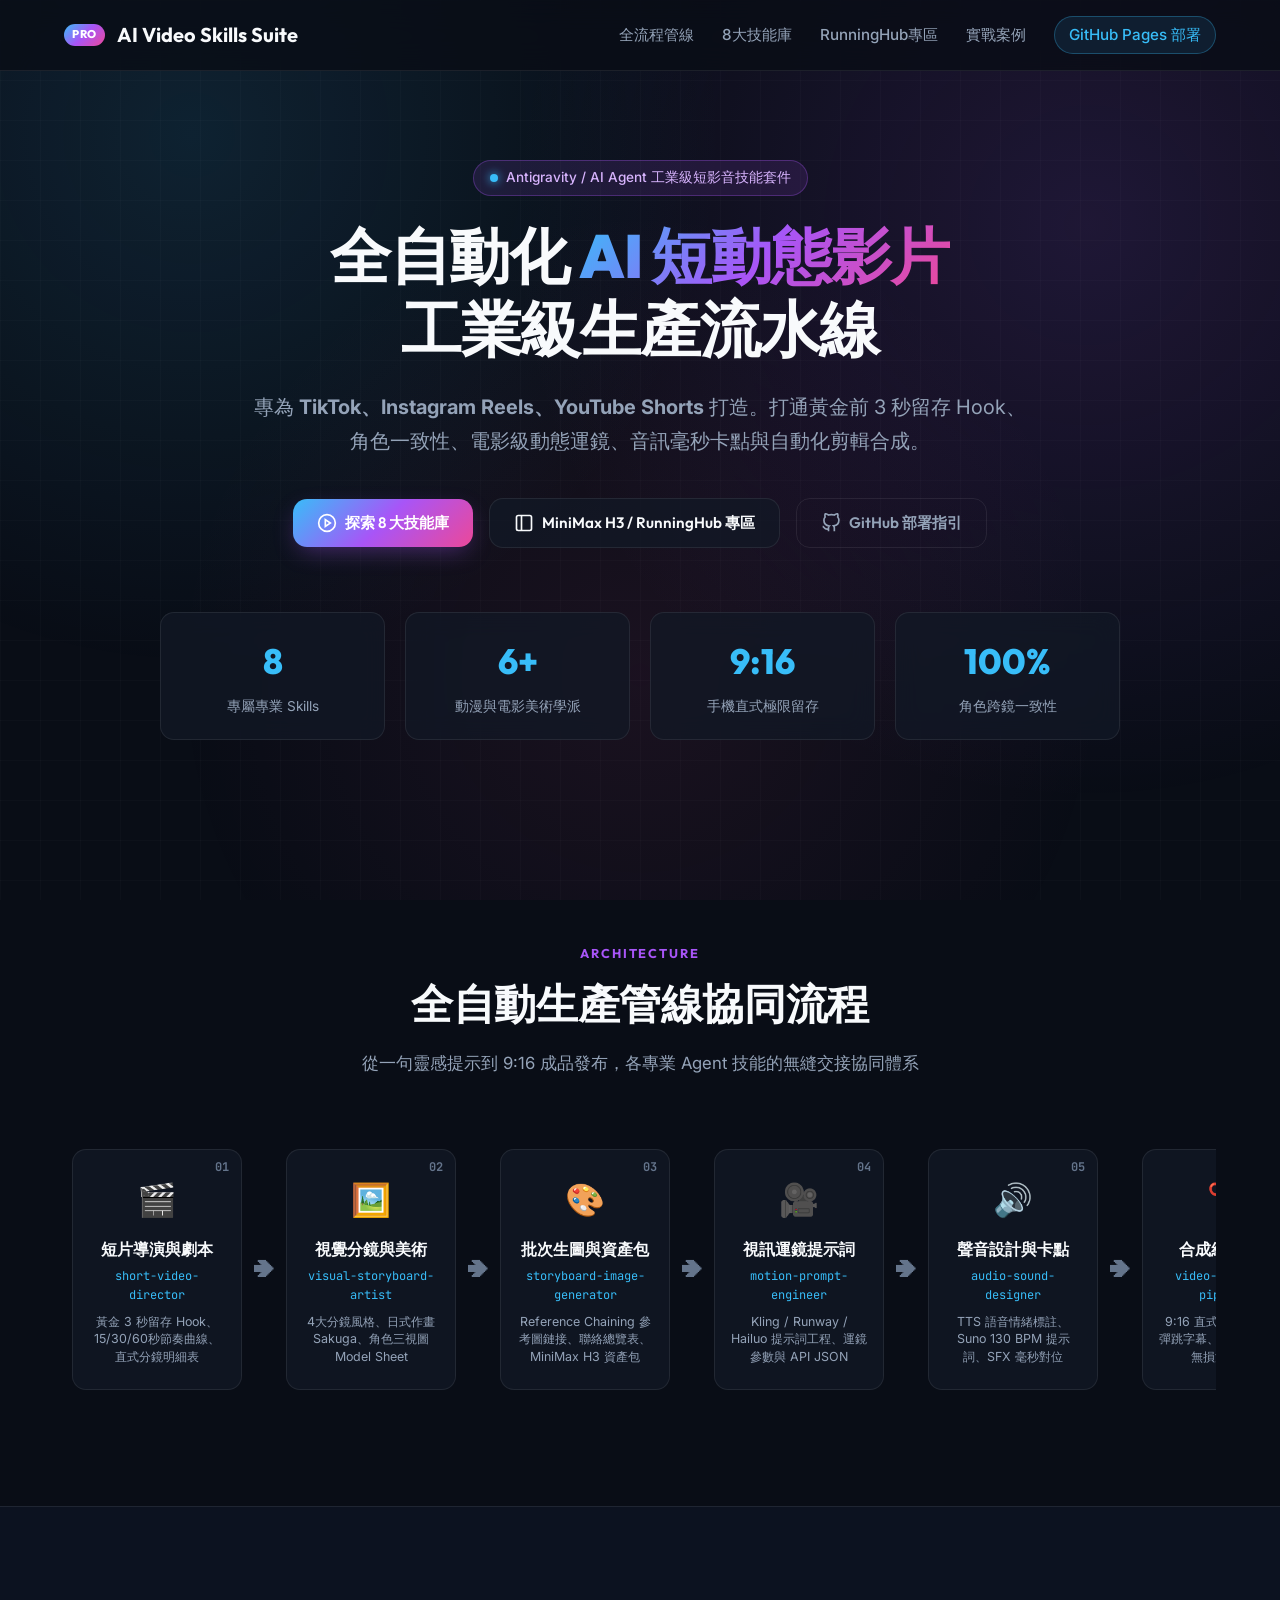
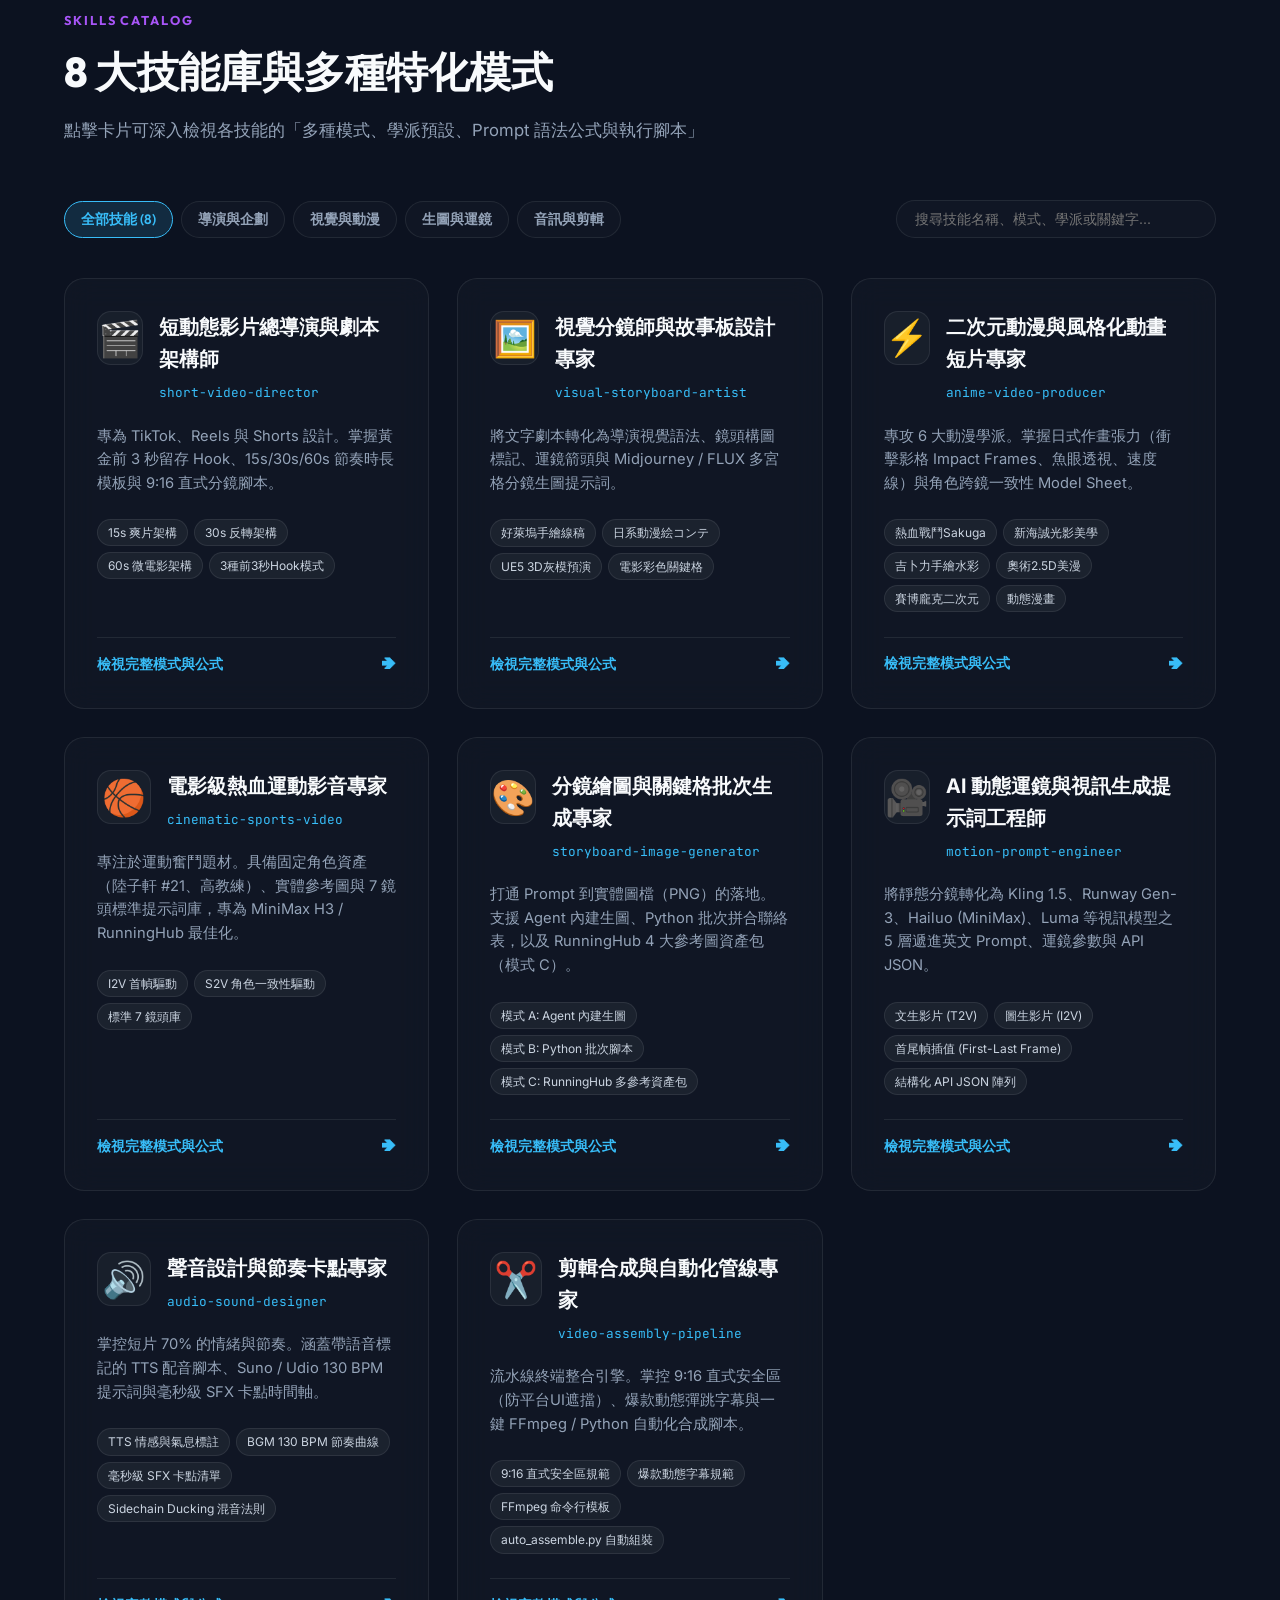
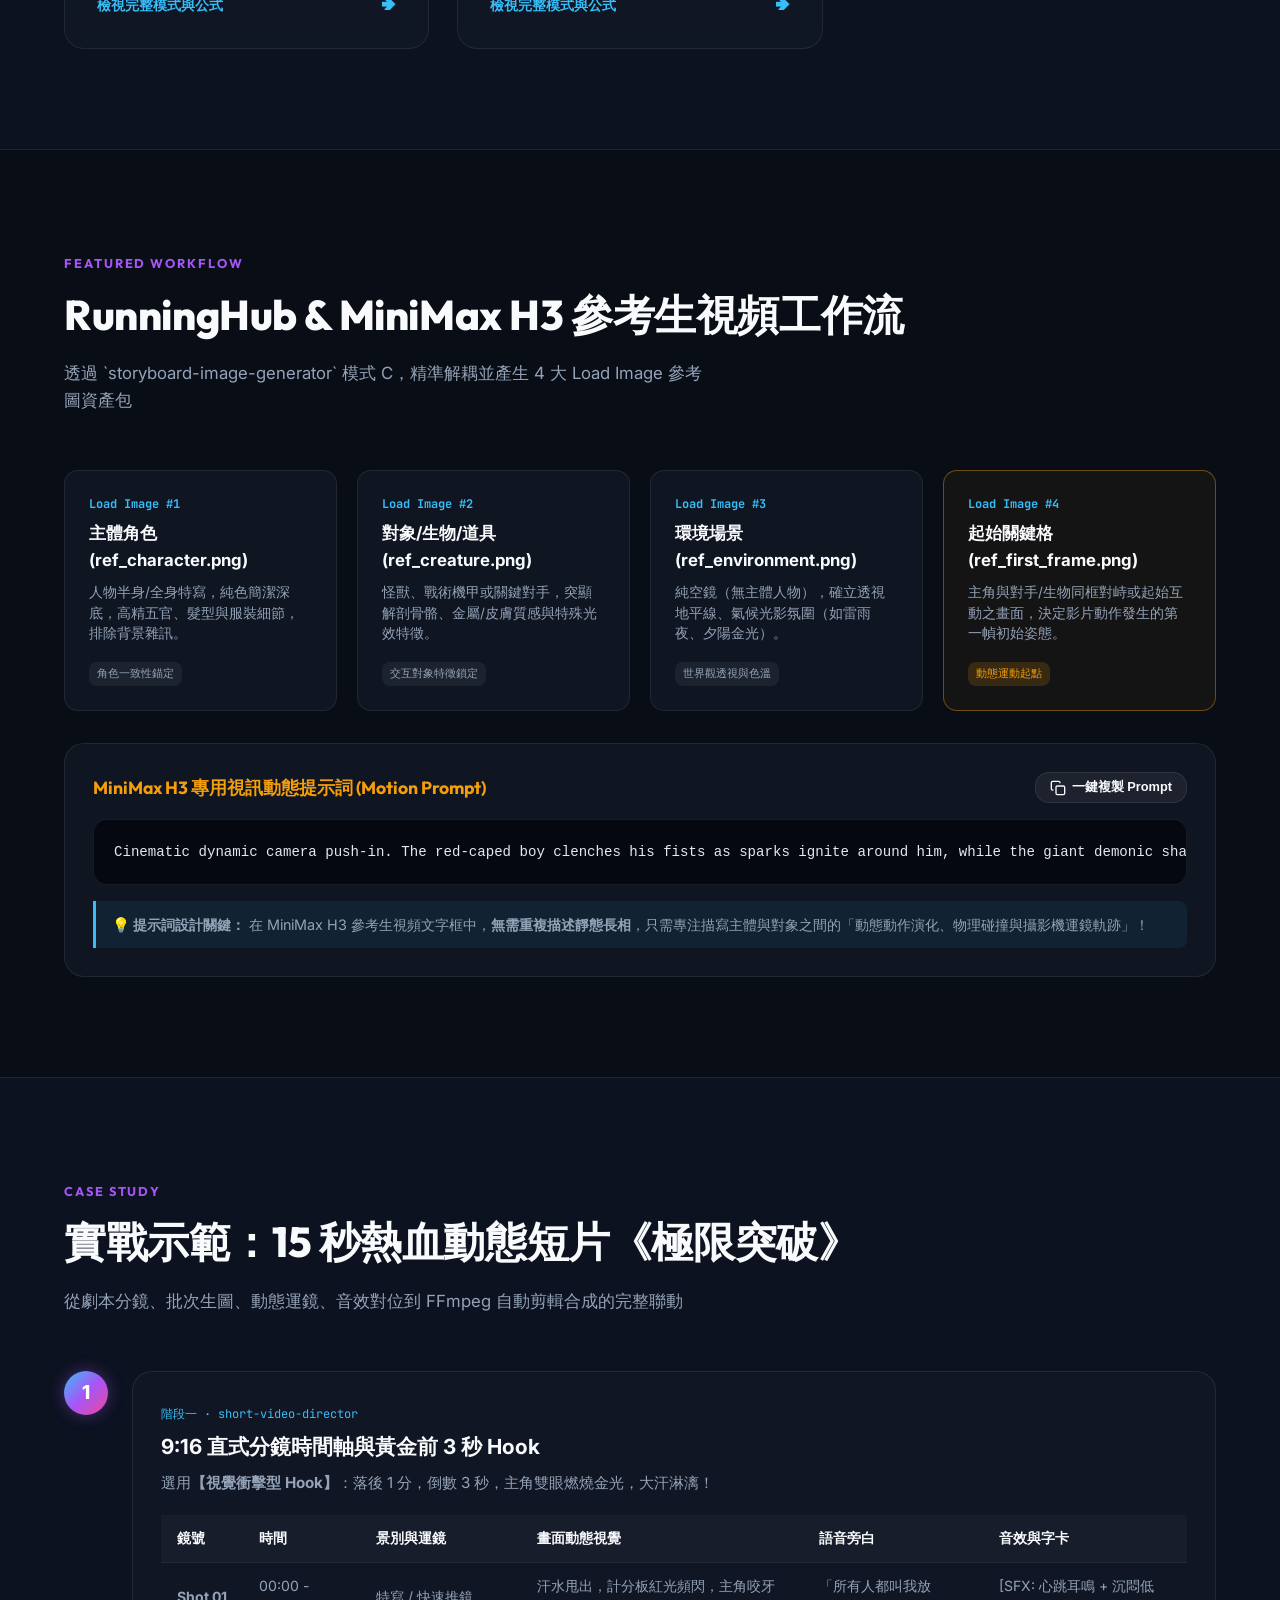
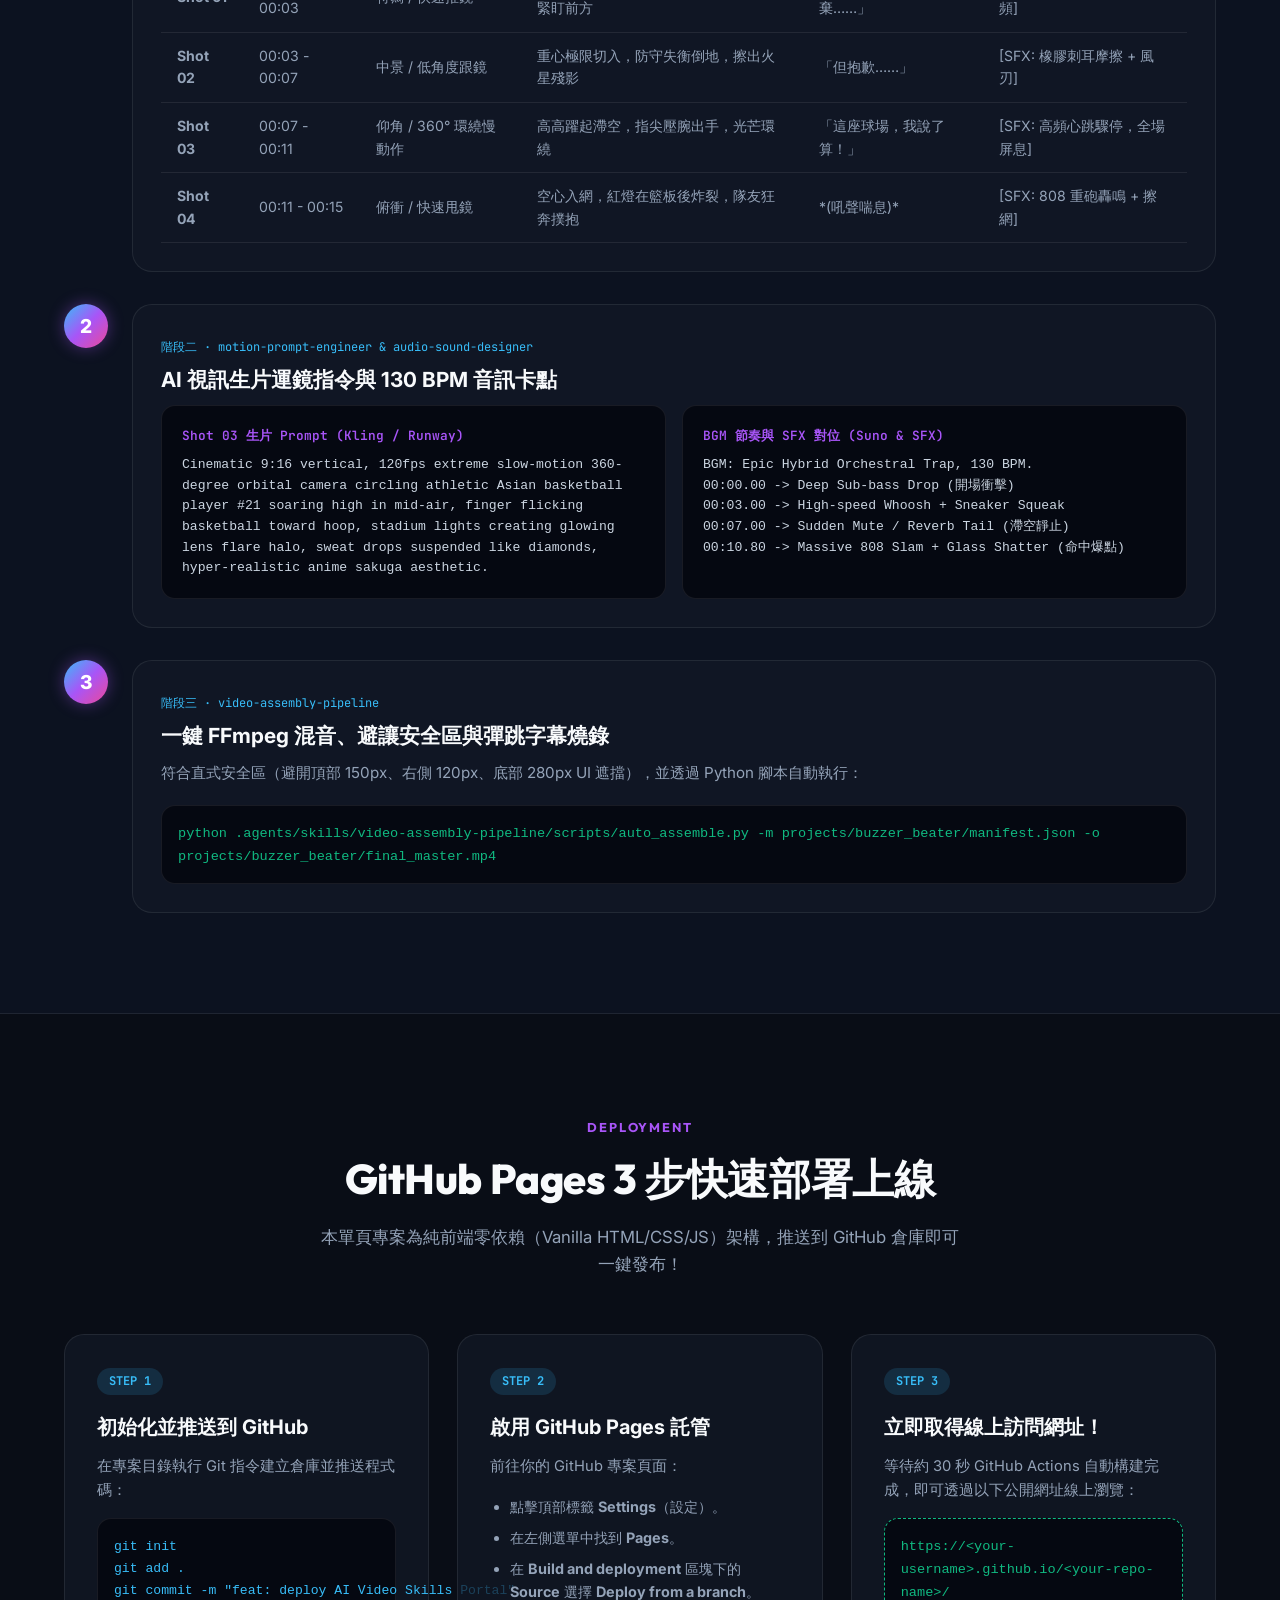
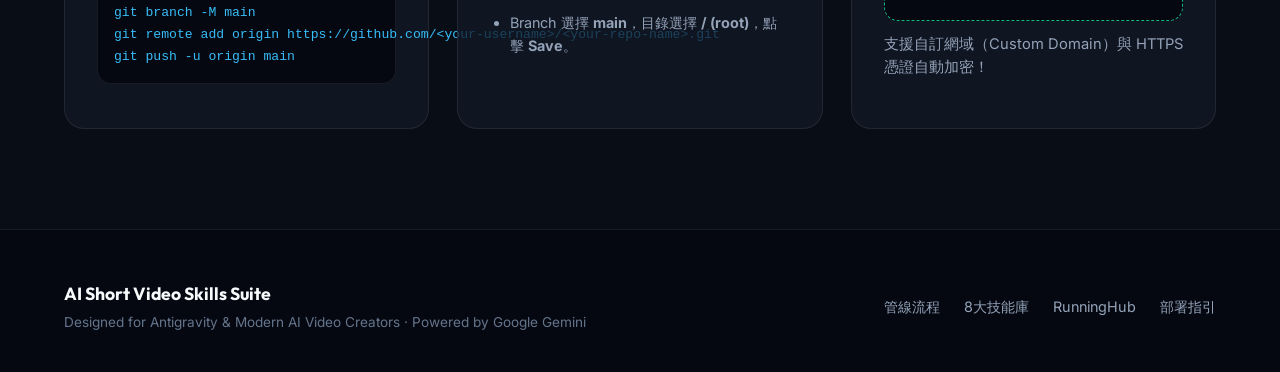
==== index.html @ 3db04e6a "first commit" ====
<!DOCTYPE html>
<html lang="zh-TW">
<head>
  <meta charset="UTF-8">
  <meta name="viewport" content="width=device-width, initial-scale=1.0">
  <title>AI 短動態影片生產管線 Skills 套件 | GitHub Pages 官方入口</title>
  <meta name="description" content="專為 Antigravity / AI Agent 與創作者打造的短影音全流程技能套件：劇本導演、多風格分鏡、批次生圖、Kling/Runway運鏡驅動、TTS與BGM音訊卡點、FFmpeg自動剪輯合成。">
  <meta property="og:title" content="AI 短動態影片生產管線 Skills 套件">
  <meta property="og:description" content="8 大模組化 AI Skills，打通從創意腳本到 9:16 直式短影音成片的工業化生產流程。">
  <meta property="og:type" content="website">

  <!-- Google Fonts -->
  <link rel="preconnect" href="https://fonts.googleapis.com">
  <link rel="preconnect" href="https://fonts.gstatic.com" crossorigin>
  <link href="https://fonts.googleapis.com/css2?family=Inter:wght@300;400;500;600;700&family=JetBrains+Mono:wght@400;500;700&family=Outfit:wght@500;600;700;800;900&display=swap" rel="stylesheet">

  <link rel="stylesheet" href="style.css">
</head>
<body>
  <!-- 背景流光與網格特效 -->
  <div class="glow-bg"></div>
  <div class="grid-overlay"></div>

  <!-- 頂部導航列 -->
  <header class="navbar" id="navbar">
    <div class="nav-container">
      <a href="#" class="nav-brand">
        <span class="brand-badge">PRO</span>
        <span class="brand-title">AI Video Skills Suite</span>
      </a>
      <nav class="nav-links">
        <a href="#pipeline">全流程管線</a>
        <a href="#skills">8大技能庫</a>
        <a href="#runninghub">RunningHub專區</a>
        <a href="#case-study">實戰案例</a>
        <a href="#deploy-guide" class="btn-nav-highlight">GitHub Pages 部署</a>
      </nav>
      <button class="mobile-toggle" id="mobileToggle" aria-label="Toggle Menu">
        <span></span><span></span><span></span>
      </button>
    </div>
  </header>

  <main>
    <!-- HERO 區塊 -->
    <section class="hero-section">
      <div class="container hero-content">
        <div class="hero-badge">
          <span class="pulsing-dot"></span> Antigravity / AI Agent 工業級短影音技能套件
        </div>
        <h1 class="hero-title">
          全自動化 <span class="gradient-text">AI 短動態影片</span><br>工業級生產流水線
        </h1>
        <p class="hero-subtitle">
          專為 <strong>TikTok、Instagram Reels、YouTube Shorts</strong> 打造。打通黃金前 3 秒留存 Hook、角色一致性、電影級動態運鏡、音訊毫秒卡點與自動化剪輯合成。
        </p>

        <div class="hero-actions">
          <a href="#skills" class="btn btn-primary">
            <svg width="20" height="20" viewBox="0 0 24 24" fill="none" stroke="currentColor" stroke-width="2"><circle cx="12" cy="12" r="10"/><polygon points="10 8 16 12 10 16 10 8"/></svg>
            探索 8 大技能庫
          </a>
          <a href="#runninghub" class="btn btn-secondary">
            <svg width="20" height="20" viewBox="0 0 24 24" fill="none" stroke="currentColor" stroke-width="2"><rect x="3" y="3" width="18" height="18" rx="2"/><line x1="9" y1="3" x2="9" y2="21"/></svg>
            MiniMax H3 / RunningHub 專區
          </a>
          <a href="#deploy-guide" class="btn btn-outline">
            <svg width="20" height="20" viewBox="0 0 24 24" fill="none" stroke="currentColor" stroke-width="2"><path d="M9 19c-5 1.5-5-2.5-7-3m14 6v-3.87a3.37 3.37 0 0 0-.94-2.61c3.14-.35 6.44-1.54 6.44-7A5.44 5.44 0 0 0 20 4.77 5.07 5.07 0 0 0 19.91 1S18.73.65 16 2.48a13.38 13.38 0 0 0-7 0C6.27.65 5.09 1 5.09 1A5.07 5.07 0 0 0 5 4.77a5.44 5.44 0 0 0-1.5 3.78c0 5.42 3.3 6.61 6.44 7A3.37 3.37 0 0 0 9 18.13V22"/></svg>
            GitHub 部署指引
          </a>
        </div>

        <!-- 數據指標列 -->
        <div class="hero-stats">
          <div class="stat-card">
            <span class="stat-num">8</span>
            <span class="stat-label">專屬專業 Skills</span>
          </div>
          <div class="stat-card">
            <span class="stat-num">6+</span>
            <span class="stat-label">動漫與電影美術學派</span>
          </div>
          <div class="stat-card">
            <span class="stat-num">9:16</span>
            <span class="stat-label">手機直式極限留存</span>
          </div>
          <div class="stat-card">
            <span class="stat-num">100%</span>
            <span class="stat-label">角色跨鏡一致性</span>
          </div>
        </div>
      </div>
    </section>

    <!-- 管線全景圖 (PIPELINE WORKFLOW) -->
    <section class="section" id="pipeline">
      <div class="container">
        <div class="section-header text-center">
          <span class="section-tag">ARCHITECTURE</span>
          <h2 class="section-title">全自動生產管線協同流程</h2>
          <p class="section-desc">從一句靈感提示到 9:16 成品發布，各專業 Agent 技能的無縫交接協同體系</p>
        </div>

        <div class="pipeline-flow-wrapper">
          <div class="pipeline-step-card" data-step="1">
            <div class="step-num">01</div>
            <div class="step-icon">🎬</div>
            <h4>短片導演與劇本</h4>
            <p class="step-skill">short-video-director</p>
            <p class="step-text">黃金 3 秒留存 Hook、15/30/60秒節奏曲線、直式分鏡明細表</p>
          </div>

          <div class="flow-arrow">➔</div>

          <div class="pipeline-step-card" data-step="2">
            <div class="step-num">02</div>
            <div class="step-icon">🖼️</div>
            <h4>視覺分鏡與美術</h4>
            <p class="step-skill">visual-storyboard-artist</p>
            <p class="step-text">4大分鏡風格、日式作畫 Sakuga、角色三視圖 Model Sheet</p>
          </div>

          <div class="flow-arrow">➔</div>

          <div class="pipeline-step-card" data-step="3">
            <div class="step-num">03</div>
            <div class="step-icon">🎨</div>
            <h4>批次生圖與資產包</h4>
            <p class="step-skill">storyboard-image-generator</p>
            <p class="step-text">Reference Chaining 參考圖鏈接、聯絡總覽表、MiniMax H3 資產包</p>
          </div>

          <div class="flow-arrow">➔</div>

          <div class="pipeline-step-card" data-step="4">
            <div class="step-num">04</div>
            <div class="step-icon">🎥</div>
            <h4>視訊運鏡提示詞</h4>
            <p class="step-skill">motion-prompt-engineer</p>
            <p class="step-text">Kling / Runway / Hailuo 提示詞工程、運鏡參數與 API JSON</p>
          </div>

          <div class="flow-arrow">➔</div>

          <div class="pipeline-step-card" data-step="5">
            <div class="step-num">05</div>
            <div class="step-icon">🔊</div>
            <h4>聲音設計與卡點</h4>
            <p class="step-skill">audio-sound-designer</p>
            <p class="step-text">TTS 語音情緒標註、Suno 130 BPM 提示詞、SFX 毫秒對位</p>
          </div>

          <div class="flow-arrow">➔</div>

          <div class="pipeline-step-card" data-step="6">
            <div class="step-num">06</div>
            <div class="step-icon">✂️</div>
            <h4>合成組裝剪輯</h4>
            <p class="step-skill">video-assembly-pipeline</p>
            <p class="step-text">9:16 直式安全區、爆款彈跳字幕、FFmpeg 一鍵無損混音組裝</p>
          </div>
        </div>
      </div>
    </section>

    <!-- 8 大技能庫展示區 (SKILLS HUB) -->
    <section class="section bg-alt" id="skills">
      <div class="container">
        <div class="section-header">
          <span class="section-tag">SKILLS CATALOG</span>
          <h2 class="section-title">8 大技能庫與多種特化模式</h2>
          <p class="section-desc">點擊卡片可深入檢視各技能的「多種模式、學派預設、Prompt 語法公式與執行腳本」</p>
        </div>

        <!-- 篩選器與搜尋列 -->
        <div class="filter-bar">
          <div class="filter-pills" id="filterPills">
            <button class="pill-btn active" data-filter="all">全部技能 (8)</button>
            <button class="pill-btn" data-filter="director">導演與企劃</button>
            <button class="pill-btn" data-filter="visual">視覺與動漫</button>
            <button class="pill-btn" data-filter="generate">生圖與運鏡</button>
            <button class="pill-btn" data-filter="audio-post">音訊與剪輯</button>
          </div>
          <div class="search-box">
            <input type="text" id="skillSearch" placeholder="搜尋技能名稱、模式、學派或關鍵字..." aria-label="Search Skills">
          </div>
        </div>

        <!-- 技能卡片網格 -->
        <div class="skills-grid" id="skillsGrid">
          <!-- 由 app.js 動態渲染 8 大 Skills 卡片 -->
        </div>
      </div>
    </section>

    <!-- RunningHub / MiniMax H3 專題展示區 (RUNNINGHUB SHOWCASE) -->
    <section class="section" id="runninghub">
      <div class="container">
        <div class="section-header">
          <span class="section-tag">FEATURED WORKFLOW</span>
          <h2 class="section-title">RunningHub & MiniMax H3 參考生視頻工作流</h2>
          <p class="section-desc">透過 `storyboard-image-generator` 模式 C，精準解耦並產生 4 大 Load Image 參考圖資產包</p>
        </div>

        <div class="rh-workflow-container">
          <div class="rh-nodes-grid">
            <div class="rh-node-card">
              <div class="node-badge">Load Image #1</div>
              <div class="node-title">主體角色 (ref_character.png)</div>
              <p class="node-desc">人物半身/全身特寫，純色簡潔深底，高精五官、髮型與服裝細節，排除背景雜訊。</p>
              <div class="node-tag">角色一致性錨定</div>
            </div>

            <div class="rh-node-card">
              <div class="node-badge">Load Image #2</div>
              <div class="node-title">對象/生物/道具 (ref_creature.png)</div>
              <p class="node-desc">怪獸、戰術機甲或關鍵對手，突顯解剖骨骼、金屬/皮膚質感與特殊光效特徵。</p>
              <div class="node-tag">交互對象特徵鎖定</div>
            </div>

            <div class="rh-node-card">
              <div class="node-badge">Load Image #3</div>
              <div class="node-title">環境場景 (ref_environment.png)</div>
              <p class="node-desc">純空鏡（無主體人物），確立透視地平線、氣候光影氛圍（如雷雨夜、夕陽金光）。</p>
              <div class="node-tag">世界觀透視與色溫</div>
            </div>

            <div class="rh-node-card highlight-node">
              <div class="node-badge">Load Image #4</div>
              <div class="node-title">起始關鍵格 (ref_first_frame.png)</div>
              <p class="node-desc">主角與對手/生物同框對峙或起始互動之畫面，決定影片動作發生的第一幀初始姿態。</p>
              <div class="node-tag highlight-tag">動態運動起點</div>
            </div>
          </div>

          <!-- 提示詞範本展示卡 -->
          <div class="rh-prompt-showcase">
            <div class="rh-prompt-header">
              <div class="tab-title">MiniMax H3 專用視訊動態提示詞 (Motion Prompt)</div>
              <button class="btn-copy" onclick="copyText('minimax-motion-prompt')">
                <svg width="16" height="16" viewBox="0 0 24 24" fill="none" stroke="currentColor" stroke-width="2"><rect x="9" y="9" width="13" height="13" rx="2" ry="2"/><path d="M5 15H4a2 2 0 0 1-2-2V4a2 2 0 0 1 2-2h9a2 2 0 0 1 2 2v1"/></svg>
                一鍵複製 Prompt
              </button>
            </div>
            <div class="code-container">
              <pre><code id="minimax-motion-prompt">Cinematic dynamic camera push-in. The red-caped boy clenches his fists as sparks ignite around him, while the giant demonic shadow beast roars violently, unleashing crackling electrical surges into the stormy sky. Heavy rain streams down, cape flapping fiercely in the wind, dramatic camera shudder on impact.</code></pre>
            </div>
            <div class="rh-tip">
              <strong>💡 提示詞設計關鍵：</strong> 在 MiniMax H3 參考生視頻文字框中，<strong>無需重複描述靜態長相</strong>，只需專注描寫主體與對象之間的「動態動作演化、物理碰撞與攝影機運鏡軌跡」！
            </div>
          </div>
        </div>
      </div>
    </section>

    <!-- 實戰全流程案例展示 (CASE STUDY) -->
    <section class="section bg-alt" id="case-study">
      <div class="container">
        <div class="section-header">
          <span class="section-tag">CASE STUDY</span>
          <h2 class="section-title">實戰示範：15 秒熱血動態短片《極限突破》</h2>
          <p class="section-desc">從劇本分鏡、批次生圖、動態運鏡、音效對位到 FFmpeg 自動剪輯合成的完整聯動</p>
        </div>

        <div class="case-timeline">
          <!-- 階段 1 -->
          <div class="case-item">
            <div class="case-marker">1</div>
            <div class="case-body">
              <div class="case-badge">階段一 · short-video-director</div>
              <h3>9:16 直式分鏡時間軸與黃金前 3 秒 Hook</h3>
              <p>選用<strong>【視覺衝擊型 Hook】</strong>：落後 1 分，倒數 3 秒，主角雙眼燃燒金光，大汗淋漓！</p>
              <div class="table-responsive">
                <table class="data-table">
                  <thead>
                    <tr>
                      <th>鏡號</th>
                      <th>時間</th>
                      <th>景別與運鏡</th>
                      <th>畫面動態視覺</th>
                      <th>語音旁白</th>
                      <th>音效與字卡</th>
                    </tr>
                  </thead>
                  <tbody>
                    <tr>
                      <td><strong>Shot 01</strong></td>
                      <td>00:00 - 00:03</td>
                      <td>特寫 / 快速推鏡</td>
                      <td>汗水甩出，計分板紅光頻閃，主角咬牙緊盯前方</td>
                      <td>「所有人都叫我放棄……」</td>
                      <td>[SFX: 心跳耳鳴 + 沉悶低頻]</td>
                    </tr>
                    <tr>
                      <td><strong>Shot 02</strong></td>
                      <td>00:03 - 00:07</td>
                      <td>中景 / 低角度跟鏡</td>
                      <td>重心極限切入，防守失衡倒地，擦出火星殘影</td>
                      <td>「但抱歉……」</td>
                      <td>[SFX: 橡膠刺耳摩擦 + 風刃]</td>
                    </tr>
                    <tr>
                      <td><strong>Shot 03</strong></td>
                      <td>00:07 - 00:11</td>
                      <td>仰角 / 360° 環繞慢動作</td>
                      <td>高高躍起滯空，指尖壓腕出手，光芒環繞</td>
                      <td>「這座球場，我說了算！」</td>
                      <td>[SFX: 高頻心跳驟停，全場屏息]</td>
                    </tr>
                    <tr>
                      <td><strong>Shot 04</strong></td>
                      <td>00:11 - 00:15</td>
                      <td>俯衝 / 快速甩鏡</td>
                      <td>空心入網，紅燈在籃板後炸裂，隊友狂奔撲抱</td>
                      <td>*(吼聲喘息)*</td>
                      <td>[SFX: 808 重砲轟鳴 + 擦網]</td>
                    </tr>
                  </tbody>
                </table>
              </div>
            </div>
          </div>

          <!-- 階段 2 -->
          <div class="case-item">
            <div class="case-marker">2</div>
            <div class="case-body">
              <div class="case-badge">階段二 · motion-prompt-engineer & audio-sound-designer</div>
              <h3>AI 視訊生片運鏡指令與 130 BPM 音訊卡點</h3>
              <div class="code-dual-grid">
                <div class="code-block-card">
                  <div class="code-title">Shot 03 生片 Prompt (Kling / Runway)</div>
                  <pre><code>Cinematic 9:16 vertical, 120fps extreme slow-motion 360-degree orbital camera circling athletic Asian basketball player #21 soaring high in mid-air, finger flicking basketball toward hoop, stadium lights creating glowing lens flare halo, sweat drops suspended like diamonds, hyper-realistic anime sakuga aesthetic.</code></pre>
                </div>
                <div class="code-block-card">
                  <div class="code-title">BGM 節奏與 SFX 對位 (Suno & SFX)</div>
                  <pre><code>BGM: Epic Hybrid Orchestral Trap, 130 BPM.
00:00.00 -> Deep Sub-bass Drop (開場衝擊)
00:03.00 -> High-speed Whoosh + Sneaker Squeak
00:07.00 -> Sudden Mute / Reverb Tail (滯空靜止)
00:10.80 -> Massive 808 Slam + Glass Shatter (命中爆點)</code></pre>
                </div>
              </div>
            </div>
          </div>

          <!-- 階段 3 -->
          <div class="case-item">
            <div class="case-marker">3</div>
            <div class="case-body">
              <div class="case-badge">階段三 · video-assembly-pipeline</div>
              <h3>一鍵 FFmpeg 混音、避讓安全區與彈跳字幕燒錄</h3>
              <p>符合直式安全區（避開頂部 150px、右側 120px、底部 280px UI 遮擋），並透過 Python 腳本自動執行：</p>
              <div class="command-box">
                <code>python .agents/skills/video-assembly-pipeline/scripts/auto_assemble.py -m projects/buzzer_beater/manifest.json -o projects/buzzer_beater/final_master.mp4</code>
              </div>
            </div>
          </div>
        </div>
      </div>
    </section>

    <!-- GITHUB PAGES 部署教學 (DEPLOY GUIDE) -->
    <section class="section" id="deploy-guide">
      <div class="container">
        <div class="section-header text-center">
          <span class="section-tag">DEPLOYMENT</span>
          <h2 class="section-title">GitHub Pages 3 步快速部署上線</h2>
          <p class="section-desc">本單頁專案為純前端零依賴（Vanilla HTML/CSS/JS）架構，推送到 GitHub 倉庫即可一鍵發布！</p>
        </div>

        <div class="deploy-steps-grid">
          <div class="deploy-card">
            <div class="step-badge">STEP 1</div>
            <h3>初始化並推送到 GitHub</h3>
            <p>在專案目錄執行 Git 指令建立倉庫並推送程式碼：</p>
            <div class="code-snippet">
              <pre><code>git init
git add .
git commit -m "feat: deploy AI Video Skills Portal"
git branch -M main
git remote add origin https://github.com/&lt;your-username&gt;/&lt;your-repo-name&gt;.git
git push -u origin main</code></pre>
            </div>
          </div>

          <div class="deploy-card">
            <div class="step-badge">STEP 2</div>
            <h3>啟用 GitHub Pages 託管</h3>
            <p>前往你的 GitHub 專案頁面：</p>
            <ul class="deploy-list">
              <li>點擊頂部標籤 <strong>Settings</strong>（設定）。</li>
              <li>在左側選單中找到 <strong>Pages</strong>。</li>
              <li>在 <strong>Build and deployment</strong> 區塊下的 <strong>Source</strong> 選擇 <strong>Deploy from a branch</strong>。</li>
              <li>Branch 選擇 <strong>main</strong>，目錄選擇 <strong>/ (root)</strong>，點擊 <strong>Save</strong>。</li>
            </ul>
          </div>

          <div class="deploy-card">
            <div class="step-badge">STEP 3</div>
            <h3>立即取得線上訪問網址！</h3>
            <p>等待約 30 秒 GitHub Actions 自動構建完成，即可透過以下公開網址線上瀏覽：</p>
            <div class="url-display">
              <code>https://&lt;your-username&gt;.github.io/&lt;your-repo-name&gt;/</code>
            </div>
            <p class="small-tip">支援自訂網域（Custom Domain）與 HTTPS 憑證自動加密！</p>
          </div>
        </div>
      </div>
    </section>
  </main>

  <!-- 技能詳細資訊彈窗抽屜 (Skill Detail Modal) -->
  <div class="modal-backdrop" id="modalBackdrop">
    <div class="modal-card" id="modalCard">
      <button class="modal-close" id="modalClose" aria-label="Close Modal">&times;</button>
      <div class="modal-header">
        <div class="modal-icon" id="modalIcon">🎬</div>
        <div>
          <h3 class="modal-title" id="modalTitle">Skill Title</h3>
          <p class="modal-id" id="modalId">skill-id</p>
        </div>
      </div>
      <div class="modal-body" id="modalBody">
        <!-- 動態注入該 Skill 的完整模式、核心職責與語法範本 -->
      </div>
    </div>
  </div>

  <!-- Toast 通知組件 -->
  <div class="toast" id="toast">已成功複製到剪貼簿！</div>

  <!-- 頁尾 -->
  <footer class="footer">
    <div class="container footer-content">
      <div class="footer-left">
        <p class="footer-title">AI Short Video Skills Suite</p>
        <p class="footer-sub">Designed for Antigravity & Modern AI Video Creators · Powered by Google Gemini</p>
      </div>
      <div class="footer-right">
        <a href="#pipeline">管線流程</a>
        <a href="#skills">8大技能庫</a>
        <a href="#runninghub">RunningHub</a>
        <a href="#deploy-guide">部署指引</a>
      </div>
    </div>
  </footer>

  <script src="app.js"></script>
</body>
</html>
---- style.css ----
/* ==========================================================================
   AI Video Skills Suite - Modern Cyberpunk / Cinematic Design System
   ========================================================================== */

:root {
  --bg-main: #090d16;
  --bg-card: rgba(18, 24, 38, 0.75);
  --bg-card-hover: rgba(26, 35, 54, 0.9);
  --bg-alt: #0c1220;
  --bg-glass: rgba(255, 255, 255, 0.03);
  
  --border-subtle: rgba(255, 255, 255, 0.08);
  --border-focus: rgba(56, 189, 248, 0.4);
  --border-glow: rgba(168, 85, 247, 0.5);

  --text-main: #f8fafc;
  --text-muted: #94a3b8;
  --text-dark: #64748b;

  --accent-cyan: #38bdf8;
  --accent-violet: #a855f7;
  --accent-gold: #f59e0b;
  --accent-emerald: #10b981;
  --accent-rose: #f43f5e;

  --gradient-brand: linear-gradient(135deg, #38bdf8 0%, #a855f7 50%, #ec4899 100%);
  --gradient-gold: linear-gradient(135deg, #fbbf24 0%, #f59e0b 100%);
  --gradient-dark: linear-gradient(180deg, rgba(15, 23, 42, 0.6) 0%, rgba(9, 13, 22, 0.9) 100%);

  --font-heading: 'Outfit', -apple-system, BlinkMacSystemFont, sans-serif;
  --font-body: 'Inter', -apple-system, BlinkMacSystemFont, sans-serif;
  --font-mono: 'JetBrains Mono', monospace;

  --radius-sm: 8px;
  --radius-md: 14px;
  --radius-lg: 20px;
  --radius-full: 9999px;

  --transition-fast: 0.2s cubic-bezier(0.4, 0, 0.2, 1);
  --transition-smooth: 0.35s cubic-bezier(0.16, 1, 0.3, 1);
}

/* Reset & Base */
*, *::before, *::after {
  box-sizing: border-box;
  margin: 0;
  padding: 0;
}

html {
  scroll-behavior: smooth;
  font-size: 16px;
}

body {
  font-family: var(--font-body);
  background-color: var(--bg-main);
  color: var(--text-main);
  line-height: 1.6;
  overflow-x: hidden;
  position: relative;
  min-height: 100vh;
}

/* Background Atmosphere */
.glow-bg {
  position: fixed;
  top: 0;
  left: 0;
  width: 100vw;
  height: 100vh;
  pointer-events: none;
  z-index: 0;
  background: 
    radial-gradient(circle at 15% 15%, rgba(56, 189, 248, 0.12) 0%, transparent 40%),
    radial-gradient(circle at 85% 25%, rgba(168, 85, 247, 0.14) 0%, transparent 45%),
    radial-gradient(circle at 50% 75%, rgba(236, 72, 153, 0.08) 0%, transparent 50%);
}

.grid-overlay {
  position: fixed;
  top: 0;
  left: 0;
  width: 100vw;
  height: 100vh;
  pointer-events: none;
  z-index: 0;
  background-image: 
    linear-gradient(to right, rgba(255, 255, 255, 0.02) 1px, transparent 1px),
    linear-gradient(to bottom, rgba(255, 255, 255, 0.02) 1px, transparent 1px);
  background-size: 40px 40px;
}

/* Containers */
.container {
  width: 100%;
  max-width: 1200px;
  margin: 0 auto;
  padding: 0 1.5rem;
  position: relative;
  z-index: 1;
}

/* Navbar */
.navbar {
  position: fixed;
  top: 0;
  left: 0;
  width: 100%;
  z-index: 1000;
  backdrop-filter: blur(16px);
  -webkit-backdrop-filter: blur(16px);
  background: rgba(9, 13, 22, 0.8);
  border-bottom: 1px solid var(--border-subtle);
  transition: var(--transition-fast);
}

.nav-container {
  display: flex;
  align-items: center;
  justify-content: space-between;
  height: 70px;
  max-width: 1200px;
  margin: 0 auto;
  padding: 0 1.5rem;
}

.nav-brand {
  display: flex;
  align-items: center;
  gap: 0.75rem;
  text-decoration: none;
  color: var(--text-main);
  font-family: var(--font-heading);
  font-weight: 700;
  font-size: 1.25rem;
}

.brand-badge {
  background: var(--gradient-brand);
  color: #fff;
  font-size: 0.7rem;
  font-weight: 800;
  padding: 2px 8px;
  border-radius: var(--radius-full);
  letter-spacing: 0.05em;
}

.nav-links {
  display: flex;
  align-items: center;
  gap: 1.75rem;
}

.nav-links a {
  text-decoration: none;
  color: var(--text-muted);
  font-size: 0.95rem;
  font-weight: 500;
  transition: var(--transition-fast);
}

.nav-links a:hover {
  color: var(--accent-cyan);
}

.btn-nav-highlight {
  background: rgba(56, 189, 248, 0.1);
  color: var(--accent-cyan) !important;
  padding: 6px 14px;
  border-radius: var(--radius-full);
  border: 1px solid rgba(56, 189, 248, 0.3);
}

.btn-nav-highlight:hover {
  background: var(--accent-cyan);
  color: #000 !important;
}

.mobile-toggle {
  display: none;
  flex-direction: column;
  gap: 5px;
  background: none;
  border: none;
  cursor: pointer;
  padding: 5px;
}

.mobile-toggle span {
  width: 24px;
  height: 2px;
  background: var(--text-main);
  border-radius: 2px;
  transition: var(--transition-fast);
}

/* Hero Section */
.hero-section {
  padding: 160px 0 100px;
  text-align: center;
  position: relative;
  z-index: 1;
}

.hero-badge {
  display: inline-flex;
  align-items: center;
  gap: 8px;
  background: rgba(168, 85, 247, 0.12);
  border: 1px solid rgba(168, 85, 247, 0.3);
  padding: 6px 16px;
  border-radius: var(--radius-full);
  color: #d8b4fe;
  font-size: 0.85rem;
  font-weight: 500;
  margin-bottom: 1.5rem;
}

.pulsing-dot {
  width: 8px;
  height: 8px;
  background: var(--accent-cyan);
  border-radius: 50%;
  box-shadow: 0 0 10px var(--accent-cyan);
  animation: pulse 2s infinite;
}

@keyframes pulse {
  0% { transform: scale(0.95); box-shadow: 0 0 0 0 rgba(56, 189, 248, 0.7); }
  70% { transform: scale(1); box-shadow: 0 0 0 10px rgba(56, 189, 248, 0); }
  100% { transform: scale(0.95); box-shadow: 0 0 0 0 rgba(56, 189, 248, 0); }
}

.hero-title {
  font-family: var(--font-heading);
  font-size: clamp(2.2rem, 5vw, 3.8rem);
  font-weight: 900;
  line-height: 1.2;
  letter-spacing: -0.02em;
  margin-bottom: 1.5rem;
}

.gradient-text {
  background: var(--gradient-brand);
  -webkit-background-clip: text;
  -webkit-text-fill-color: transparent;
}

.hero-subtitle {
  font-size: clamp(1rem, 2vw, 1.25rem);
  color: var(--text-muted);
  max-width: 780px;
  margin: 0 auto 2.5rem;
  line-height: 1.7;
}

.hero-actions {
  display: flex;
  flex-wrap: wrap;
  align-items: center;
  justify-content: center;
  gap: 1rem;
  margin-bottom: 4rem;
}

/* Buttons */
.btn {
  display: inline-flex;
  align-items: center;
  gap: 8px;
  font-family: var(--font-heading);
  font-weight: 600;
  font-size: 0.95rem;
  padding: 12px 24px;
  border-radius: var(--radius-md);
  text-decoration: none;
  cursor: pointer;
  transition: var(--transition-smooth);
}

.btn-primary {
  background: var(--gradient-brand);
  color: #fff;
  border: none;
  box-shadow: 0 8px 24px -6px rgba(168, 85, 247, 0.4);
}

.btn-primary:hover {
  transform: translateY(-2px);
  box-shadow: 0 12px 30px -4px rgba(168, 85, 247, 0.6);
}

.btn-secondary {
  background: var(--bg-card);
  color: var(--text-main);
  border: 1px solid var(--border-subtle);
}

.btn-secondary:hover {
  background: var(--bg-card-hover);
  border-color: var(--accent-cyan);
  color: var(--accent-cyan);
  transform: translateY(-2px);
}

.btn-outline {
  background: transparent;
  color: var(--text-muted);
  border: 1px solid var(--border-subtle);
}

.btn-outline:hover {
  color: var(--text-main);
  border-color: var(--text-muted);
  transform: translateY(-2px);
}

/* Hero Stats */
.hero-stats {
  display: grid;
  grid-template-columns: repeat(auto-fit, minmax(180px, 1fr));
  gap: 1.25rem;
  max-width: 960px;
  margin: 0 auto;
}

.stat-card {
  background: var(--bg-card);
  border: 1px solid var(--border-subtle);
  border-radius: var(--radius-md);
  padding: 1.25rem;
  backdrop-filter: blur(12px);
  transition: var(--transition-fast);
}

.stat-card:hover {
  border-color: rgba(255, 255, 255, 0.2);
  transform: translateY(-2px);
}

.stat-num {
  display: block;
  font-family: var(--font-heading);
  font-size: 2.2rem;
  font-weight: 800;
  color: var(--accent-cyan);
  margin-bottom: 4px;
}

.stat-label {
  font-size: 0.85rem;
  color: var(--text-muted);
}

/* Section Shared */
.section {
  padding: 100px 0;
  position: relative;
  z-index: 1;
}

.bg-alt {
  background-color: var(--bg-alt);
  border-top: 1px solid var(--border-subtle);
  border-bottom: 1px solid var(--border-subtle);
}

.section-header {
  margin-bottom: 3.5rem;
}

.section-header.text-center {
  text-align: center;
}

.section-tag {
  display: inline-block;
  color: var(--accent-violet);
  font-family: var(--font-heading);
  font-size: 0.8rem;
  font-weight: 700;
  letter-spacing: 0.15em;
  margin-bottom: 0.5rem;
}

.section-title {
  font-family: var(--font-heading);
  font-size: clamp(1.8rem, 3.5vw, 2.6rem);
  font-weight: 800;
  letter-spacing: -0.01em;
  margin-bottom: 0.75rem;
}

.section-desc {
  color: var(--text-muted);
  font-size: 1.05rem;
  max-width: 650px;
}

.text-center .section-desc {
  margin: 0 auto;
}

/* Pipeline Flow */
.pipeline-flow-wrapper {
  display: flex;
  align-items: center;
  justify-content: space-between;
  gap: 0.75rem;
  overflow-x: auto;
  padding: 1rem 0.5rem;
}

.pipeline-step-card {
  flex: 1;
  min-width: 170px;
  background: var(--bg-card);
  border: 1px solid var(--border-subtle);
  border-radius: var(--radius-md);
  padding: 1.5rem 1rem;
  text-align: center;
  position: relative;
  transition: var(--transition-smooth);
}

.pipeline-step-card:hover {
  transform: translateY(-6px);
  border-color: var(--accent-cyan);
  box-shadow: 0 10px 30px -10px rgba(56, 189, 248, 0.3);
}

.step-num {
  position: absolute;
  top: 8px;
  right: 12px;
  font-family: var(--font-mono);
  font-size: 0.75rem;
  font-weight: 700;
  color: var(--text-dark);
}

.step-icon {
  font-size: 2rem;
  margin-bottom: 0.75rem;
}

.pipeline-step-card h4 {
  font-size: 1rem;
  font-weight: 700;
  margin-bottom: 4px;
}

.step-skill {
  font-family: var(--font-mono);
  font-size: 0.75rem;
  color: var(--accent-cyan);
  margin-bottom: 8px;
}

.step-text {
  font-size: 0.78rem;
  color: var(--text-muted);
  line-height: 1.4;
}

.flow-arrow {
  color: var(--text-dark);
  font-size: 1.25rem;
  font-weight: bold;
}

/* Filter Bar */
.filter-bar {
  display: flex;
  flex-wrap: wrap;
  align-items: center;
  justify-content: space-between;
  gap: 1.5rem;
  margin-bottom: 2.5rem;
}

.filter-pills {
  display: flex;
  flex-wrap: wrap;
  gap: 0.5rem;
}

.pill-btn {
  background: var(--bg-card);
  border: 1px solid var(--border-subtle);
  color: var(--text-muted);
  font-family: var(--font-heading);
  font-size: 0.85rem;
  font-weight: 600;
  padding: 8px 16px;
  border-radius: var(--radius-full);
  cursor: pointer;
  transition: var(--transition-fast);
}

.pill-btn:hover {
  color: var(--text-main);
  border-color: var(--border-focus);
}

.pill-btn.active {
  background: rgba(56, 189, 248, 0.15);
  border-color: var(--accent-cyan);
  color: var(--accent-cyan);
}

.search-box {
  flex: 1;
  max-width: 320px;
}

.search-box input {
  width: 100%;
  background: var(--bg-card);
  border: 1px solid var(--border-subtle);
  border-radius: var(--radius-full);
  padding: 10px 18px;
  color: var(--text-main);
  font-size: 0.9rem;
  outline: none;
  transition: var(--transition-fast);
}

.search-box input:focus {
  border-color: var(--accent-cyan);
  box-shadow: 0 0 15px rgba(56, 189, 248, 0.25);
}

/* Skills Grid */
.skills-grid {
  display: grid;
  grid-template-columns: repeat(auto-fill, minmax(360px, 1fr));
  gap: 1.75rem;
}

.skill-card {
  background: var(--bg-card);
  border: 1px solid var(--border-subtle);
  border-radius: var(--radius-lg);
  padding: 2rem;
  display: flex;
  flex-direction: column;
  justify-content: space-between;
  position: relative;
  backdrop-filter: blur(14px);
  transition: var(--transition-smooth);
  cursor: pointer;
}

.skill-card:hover {
  transform: translateY(-5px);
  border-color: var(--border-glow);
  box-shadow: 0 16px 36px -12px rgba(168, 85, 247, 0.25);
}

.skill-card-header {
  display: flex;
  align-items: flex-start;
  gap: 1rem;
  margin-bottom: 1.25rem;
}

.skill-card-icon {
  font-size: 2.2rem;
  background: rgba(255, 255, 255, 0.04);
  width: 54px;
  height: 54px;
  display: flex;
  align-items: center;
  justify-content: center;
  border-radius: var(--radius-md);
  border: 1px solid var(--border-subtle);
}

.skill-card-title-group h3 {
  font-size: 1.25rem;
  font-weight: 700;
  margin-bottom: 4px;
}

.skill-card-id {
  font-family: var(--font-mono);
  font-size: 0.8rem;
  color: var(--accent-cyan);
}

.skill-card-desc {
  color: var(--text-muted);
  font-size: 0.92rem;
  line-height: 1.6;
  margin-bottom: 1.5rem;
}

.skill-card-modes {
  display: flex;
  flex-wrap: wrap;
  gap: 6px;
  margin-bottom: 1.5rem;
}

.mode-badge {
  background: rgba(255, 255, 255, 0.05);
  border: 1px solid var(--border-subtle);
  color: #cbd5e1;
  font-size: 0.75rem;
  padding: 3px 10px;
  border-radius: var(--radius-full);
}

.skill-card-footer {
  display: flex;
  align-items: center;
  justify-content: space-between;
  border-top: 1px solid var(--border-subtle);
  padding-top: 1rem;
  font-size: 0.85rem;
  color: var(--accent-cyan);
  font-weight: 600;
}

/* RunningHub Section */
.rh-workflow-container {
  display: flex;
  flex-direction: column;
  gap: 2rem;
}

.rh-nodes-grid {
  display: grid;
  grid-template-columns: repeat(auto-fit, minmax(250px, 1fr));
  gap: 1.25rem;
}

.rh-node-card {
  background: var(--bg-card);
  border: 1px solid var(--border-subtle);
  border-radius: var(--radius-md);
  padding: 1.5rem;
  position: relative;
  transition: var(--transition-fast);
}

.rh-node-card:hover {
  border-color: var(--accent-cyan);
}

.highlight-node {
  border-color: rgba(245, 158, 11, 0.4);
  background: rgba(245, 158, 11, 0.05);
}

.node-badge {
  font-family: var(--font-mono);
  font-size: 0.75rem;
  font-weight: 700;
  color: var(--accent-cyan);
  margin-bottom: 6px;
}

.node-title {
  font-size: 1.05rem;
  font-weight: 700;
  margin-bottom: 8px;
}

.node-desc {
  font-size: 0.85rem;
  color: var(--text-muted);
  line-height: 1.5;
  margin-bottom: 1rem;
}

.node-tag {
  display: inline-block;
  background: rgba(255, 255, 255, 0.06);
  font-size: 0.7rem;
  padding: 3px 8px;
  border-radius: var(--radius-sm);
  color: var(--text-muted);
}

.highlight-tag {
  background: rgba(245, 158, 11, 0.15);
  color: var(--accent-gold);
}

.rh-prompt-showcase {
  background: var(--bg-card);
  border: 1px solid var(--border-subtle);
  border-radius: var(--radius-lg);
  padding: 1.75rem;
}

.rh-prompt-header {
  display: flex;
  align-items: center;
  justify-content: space-between;
  margin-bottom: 1rem;
}

.tab-title {
  font-family: var(--font-heading);
  font-size: 1.1rem;
  font-weight: 700;
  color: var(--accent-gold);
}

.btn-copy {
  display: inline-flex;
  align-items: center;
  gap: 6px;
  background: rgba(255, 255, 255, 0.06);
  border: 1px solid var(--border-subtle);
  color: var(--text-main);
  padding: 6px 14px;
  border-radius: var(--radius-md);
  font-size: 0.8rem;
  font-weight: 600;
  cursor: pointer;
  transition: var(--transition-fast);
}

.btn-copy:hover {
  background: var(--accent-cyan);
  color: #000;
  border-color: var(--accent-cyan);
}

.code-container pre {
  background: #050811;
  padding: 1.25rem;
  border-radius: var(--radius-md);
  border: 1px solid var(--border-subtle);
  overflow-x: auto;
  font-family: var(--font-mono);
  font-size: 0.88rem;
  color: #e2e8f0;
  line-height: 1.6;
}

.rh-tip {
  margin-top: 1rem;
  font-size: 0.9rem;
  color: var(--text-muted);
  background: rgba(56, 189, 248, 0.08);
  border-left: 3px solid var(--accent-cyan);
  padding: 0.75rem 1rem;
  border-radius: 0 var(--radius-sm) var(--radius-sm) 0;
}

/* Case Study Timeline */
.case-timeline {
  display: flex;
  flex-direction: column;
  gap: 2rem;
  position: relative;
}

.case-item {
  display: flex;
  gap: 1.5rem;
}

.case-marker {
  width: 44px;
  height: 44px;
  background: var(--gradient-brand);
  color: #fff;
  font-weight: 800;
  border-radius: 50%;
  display: flex;
  align-items: center;
  justify-content: center;
  font-size: 1.2rem;
  flex-shrink: 0;
  box-shadow: 0 0 16px rgba(168, 85, 247, 0.4);
}

.case-body {
  flex: 1;
  background: var(--bg-card);
  border: 1px solid var(--border-subtle);
  border-radius: var(--radius-lg);
  padding: 1.75rem;
}

.case-badge {
  display: inline-block;
  font-family: var(--font-mono);
  font-size: 0.75rem;
  color: var(--accent-cyan);
  margin-bottom: 6px;
}

.case-body h3 {
  font-size: 1.3rem;
  font-weight: 700;
  margin-bottom: 8px;
}

.case-body p {
  color: var(--text-muted);
  margin-bottom: 1.25rem;
  font-size: 0.95rem;
}

/* Table Responsive */
.table-responsive {
  overflow-x: auto;
}

.data-table {
  width: 100%;
  border-collapse: collapse;
  font-size: 0.88rem;
  text-align: left;
}

.data-table th, .data-table td {
  padding: 12px 16px;
  border-bottom: 1px solid var(--border-subtle);
}

.data-table th {
  background: rgba(255, 255, 255, 0.03);
  color: var(--text-main);
  font-weight: 600;
}

.data-table td {
  color: var(--text-muted);
}

.code-dual-grid {
  display: grid;
  grid-template-columns: repeat(auto-fit, minmax(320px, 1fr));
  gap: 1rem;
}

.code-block-card {
  background: #050811;
  border: 1px solid var(--border-subtle);
  border-radius: var(--radius-md);
  padding: 1.25rem;
}

.code-title {
  font-family: var(--font-mono);
  font-size: 0.8rem;
  color: var(--accent-violet);
  margin-bottom: 8px;
  font-weight: 600;
}

.code-block-card pre {
  font-family: var(--font-mono);
  font-size: 0.82rem;
  color: #cbd5e1;
  line-height: 1.5;
  white-space: pre-wrap;
}

.command-box {
  background: #050811;
  border: 1px solid var(--border-subtle);
  border-radius: var(--radius-md);
  padding: 1rem;
  font-family: var(--font-mono);
  font-size: 0.85rem;
  color: var(--accent-emerald);
  overflow-x: auto;
}

/* Deploy Steps Grid */
.deploy-steps-grid {
  display: grid;
  grid-template-columns: repeat(auto-fit, minmax(320px, 1fr));
  gap: 1.75rem;
}

.deploy-card {
  background: var(--bg-card);
  border: 1px solid var(--border-subtle);
  border-radius: var(--radius-lg);
  padding: 2rem;
  position: relative;
}

.step-badge {
  display: inline-block;
  background: rgba(56, 189, 248, 0.15);
  color: var(--accent-cyan);
  font-family: var(--font-mono);
  font-size: 0.75rem;
  font-weight: 700;
  padding: 4px 12px;
  border-radius: var(--radius-full);
  margin-bottom: 1rem;
}

.deploy-card h3 {
  font-size: 1.25rem;
  font-weight: 700;
  margin-bottom: 0.75rem;
}

.deploy-card p {
  color: var(--text-muted);
  font-size: 0.92rem;
  margin-bottom: 1rem;
}

.code-snippet pre {
  background: #050811;
  border: 1px solid var(--border-subtle);
  border-radius: var(--radius-md);
  padding: 1rem;
  font-family: var(--font-mono);
  font-size: 0.82rem;
  color: #38bdf8;
  line-height: 1.6;
}

.deploy-list {
  padding-left: 1.25rem;
  color: var(--text-muted);
  font-size: 0.9rem;
  display: flex;
  flex-direction: column;
  gap: 8px;
}

.url-display {
  background: #050811;
  border: 1px dashed var(--accent-emerald);
  border-radius: var(--radius-md);
  padding: 1rem;
  font-family: var(--font-mono);
  font-size: 0.85rem;
  color: var(--accent-emerald);
  margin-bottom: 0.75rem;
}

.small-tip {
  font-size: 0.8rem;
  color: var(--text-dark);
}

/* Modal */
.modal-backdrop {
  position: fixed;
  top: 0;
  left: 0;
  width: 100vw;
  height: 100vh;
  background: rgba(0, 0, 0, 0.8);
  backdrop-filter: blur(8px);
  z-index: 2000;
  display: flex;
  align-items: center;
  justify-content: center;
  padding: 1.5rem;
  opacity: 0;
  pointer-events: none;
  transition: var(--transition-fast);
}

.modal-backdrop.active {
  opacity: 1;
  pointer-events: auto;
}

.modal-card {
  background: #0d1322;
  border: 1px solid var(--border-glow);
  border-radius: var(--radius-lg);
  max-width: 820px;
  width: 100%;
  max-height: 85vh;
  overflow-y: auto;
  padding: 2.5rem;
  position: relative;
  box-shadow: 0 24px 60px -12px rgba(0, 0, 0, 0.8);
  transform: translateY(20px);
  transition: var(--transition-smooth);
}

.modal-backdrop.active .modal-card {
  transform: translateY(0);
}

.modal-close {
  position: absolute;
  top: 20px;
  right: 20px;
  background: none;
  border: none;
  color: var(--text-muted);
  font-size: 1.8rem;
  cursor: pointer;
  line-height: 1;
  transition: var(--transition-fast);
}

.modal-close:hover {
  color: #fff;
}

.modal-header {
  display: flex;
  align-items: center;
  gap: 1.25rem;
  margin-bottom: 2rem;
  border-bottom: 1px solid var(--border-subtle);
  padding-bottom: 1.5rem;
}

.modal-icon {
  font-size: 2.8rem;
  background: rgba(255, 255, 255, 0.05);
  width: 68px;
  height: 68px;
  display: flex;
  align-items: center;
  justify-content: center;
  border-radius: var(--radius-md);
}

.modal-title {
  font-size: 1.6rem;
  font-weight: 800;
  margin-bottom: 4px;
}

.modal-id {
  font-family: var(--font-mono);
  font-size: 0.88rem;
  color: var(--accent-cyan);
}

.modal-body {
  display: flex;
  flex-direction: column;
  gap: 2rem;
}

.modal-section-title {
  font-family: var(--font-heading);
  font-size: 1.15rem;
  font-weight: 700;
  color: var(--accent-violet);
  margin-bottom: 0.75rem;
  display: flex;
  align-items: center;
  gap: 8px;
}

.modal-modes-list {
  display: grid;
  grid-template-columns: repeat(auto-fit, minmax(280px, 1fr));
  gap: 1rem;
}

.modal-mode-item {
  background: rgba(255, 255, 255, 0.03);
  border: 1px solid var(--border-subtle);
  border-radius: var(--radius-md);
  padding: 1.25rem;
}

.modal-mode-item h4 {
  font-size: 1rem;
  font-weight: 700;
  color: var(--text-main);
  margin-bottom: 6px;
}

.modal-mode-item p {
  font-size: 0.85rem;
  color: var(--text-muted);
  line-height: 1.5;
}

/* Toast */
.toast {
  position: fixed;
  bottom: 30px;
  right: 30px;
  background: var(--gradient-brand);
  color: #fff;
  padding: 12px 24px;
  border-radius: var(--radius-full);
  font-weight: 600;
  font-size: 0.9rem;
  box-shadow: 0 10px 25px -5px rgba(0, 0, 0, 0.5);
  z-index: 3000;
  opacity: 0;
  transform: translateY(20px);
  pointer-events: none;
  transition: var(--transition-fast);
}

.toast.show {
  opacity: 1;
  transform: translateY(0);
}

/* Footer */
.footer {
  border-top: 1px solid var(--border-subtle);
  padding: 50px 0;
  background: #050811;
  position: relative;
  z-index: 1;
}

.footer-content {
  display: flex;
  flex-wrap: wrap;
  align-items: center;
  justify-content: space-between;
  gap: 1.5rem;
}

.footer-title {
  font-family: var(--font-heading);
  font-weight: 700;
  font-size: 1.1rem;
  margin-bottom: 4px;
}

.footer-sub {
  color: var(--text-dark);
  font-size: 0.85rem;
}

.footer-right {
  display: flex;
  gap: 1.5rem;
}

.footer-right a {
  text-decoration: none;
  color: var(--text-muted);
  font-size: 0.9rem;
  transition: var(--transition-fast);
}

.footer-right a:hover {
  color: var(--accent-cyan);
}

/* Responsive */
@media (max-width: 900px) {
  .pipeline-flow-wrapper {
    flex-direction: column;
  }
  .flow-arrow {
    transform: rotate(90deg);
  }
  .nav-links {
    display: none;
  }
  .mobile-toggle {
    display: flex;
  }
}
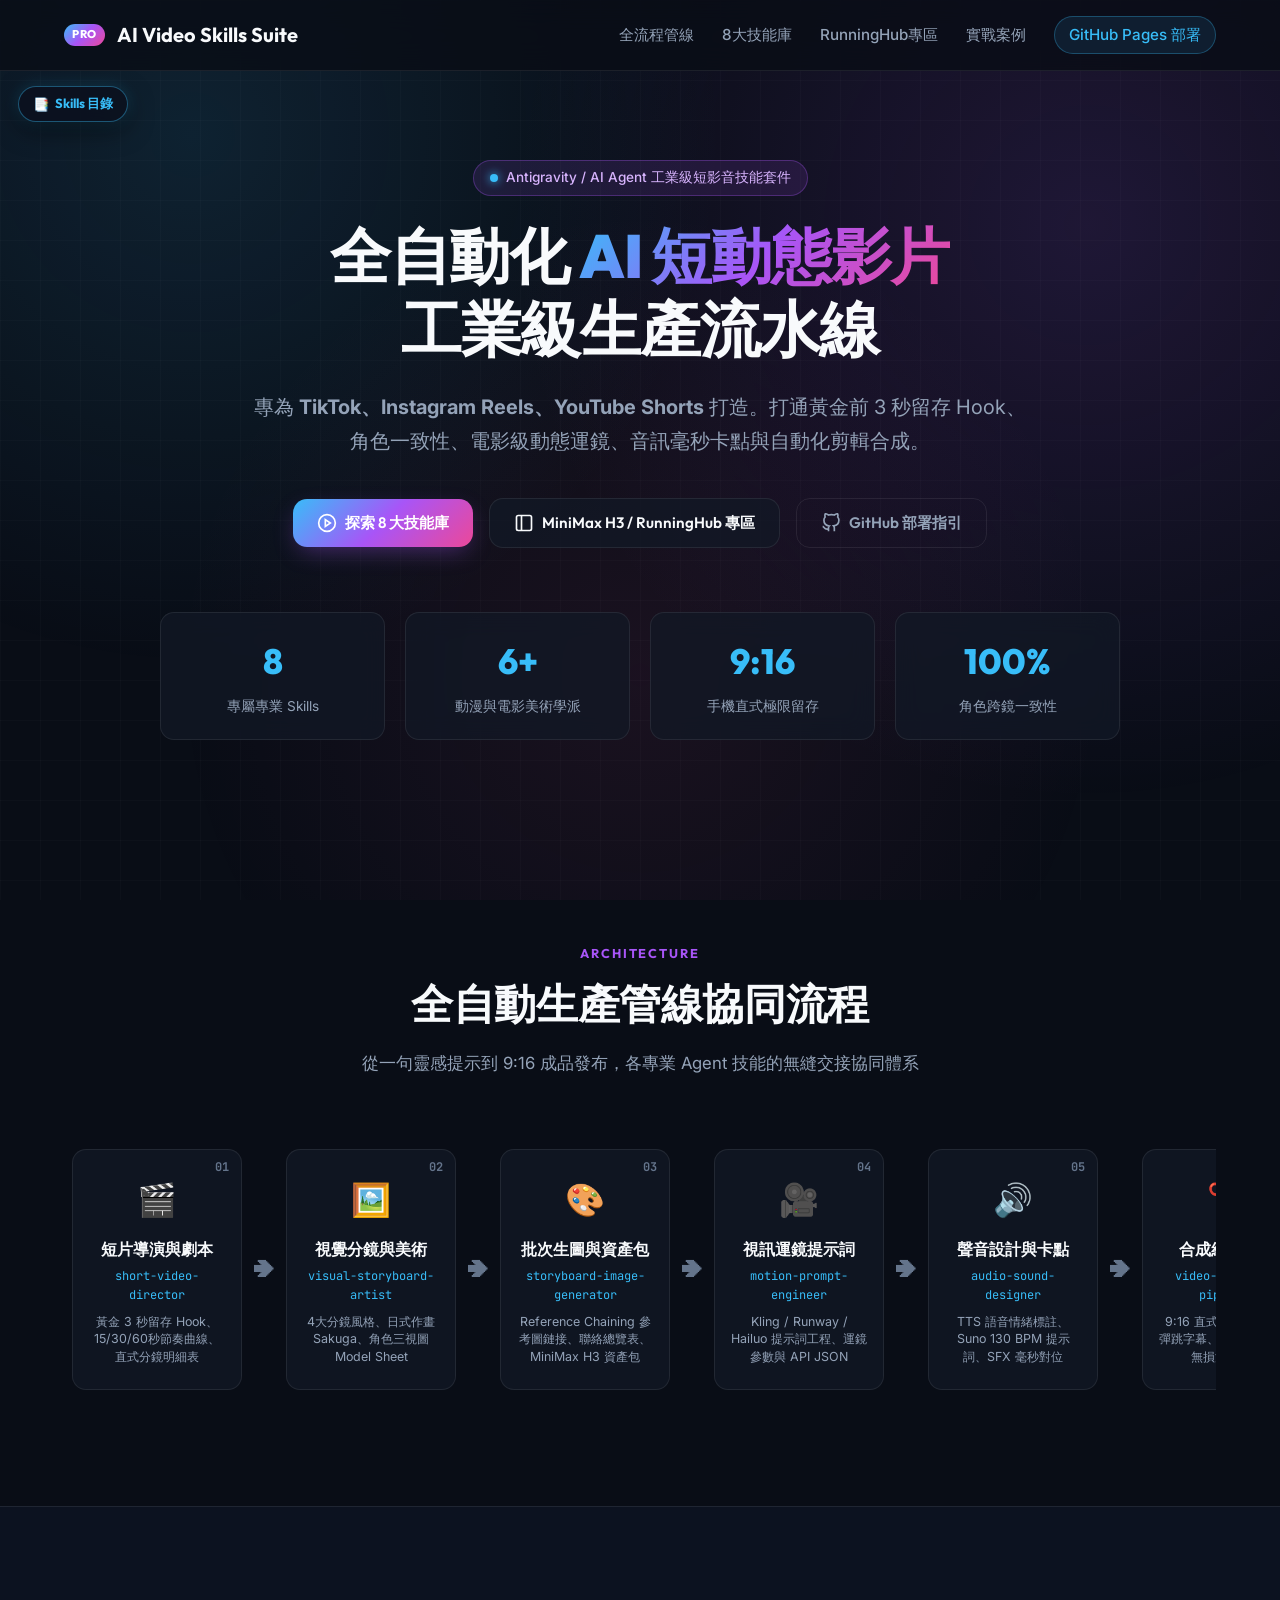
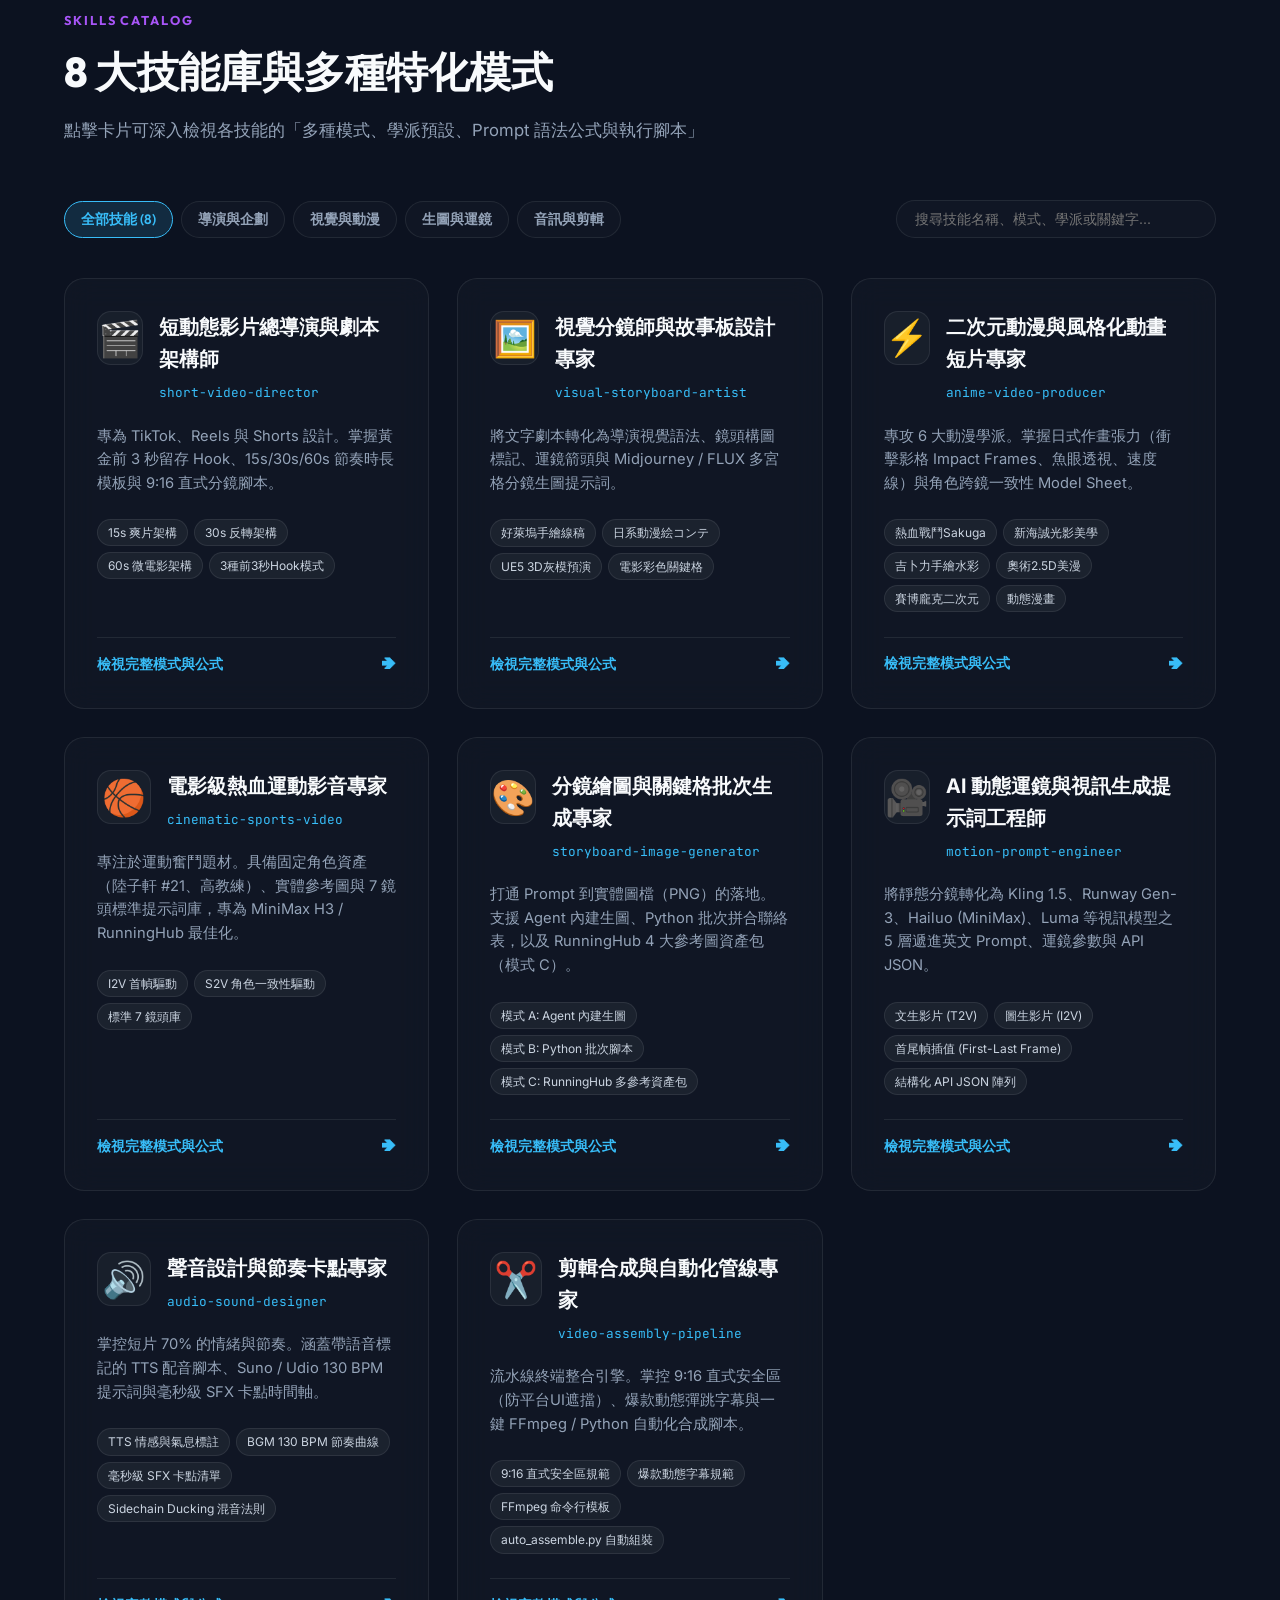
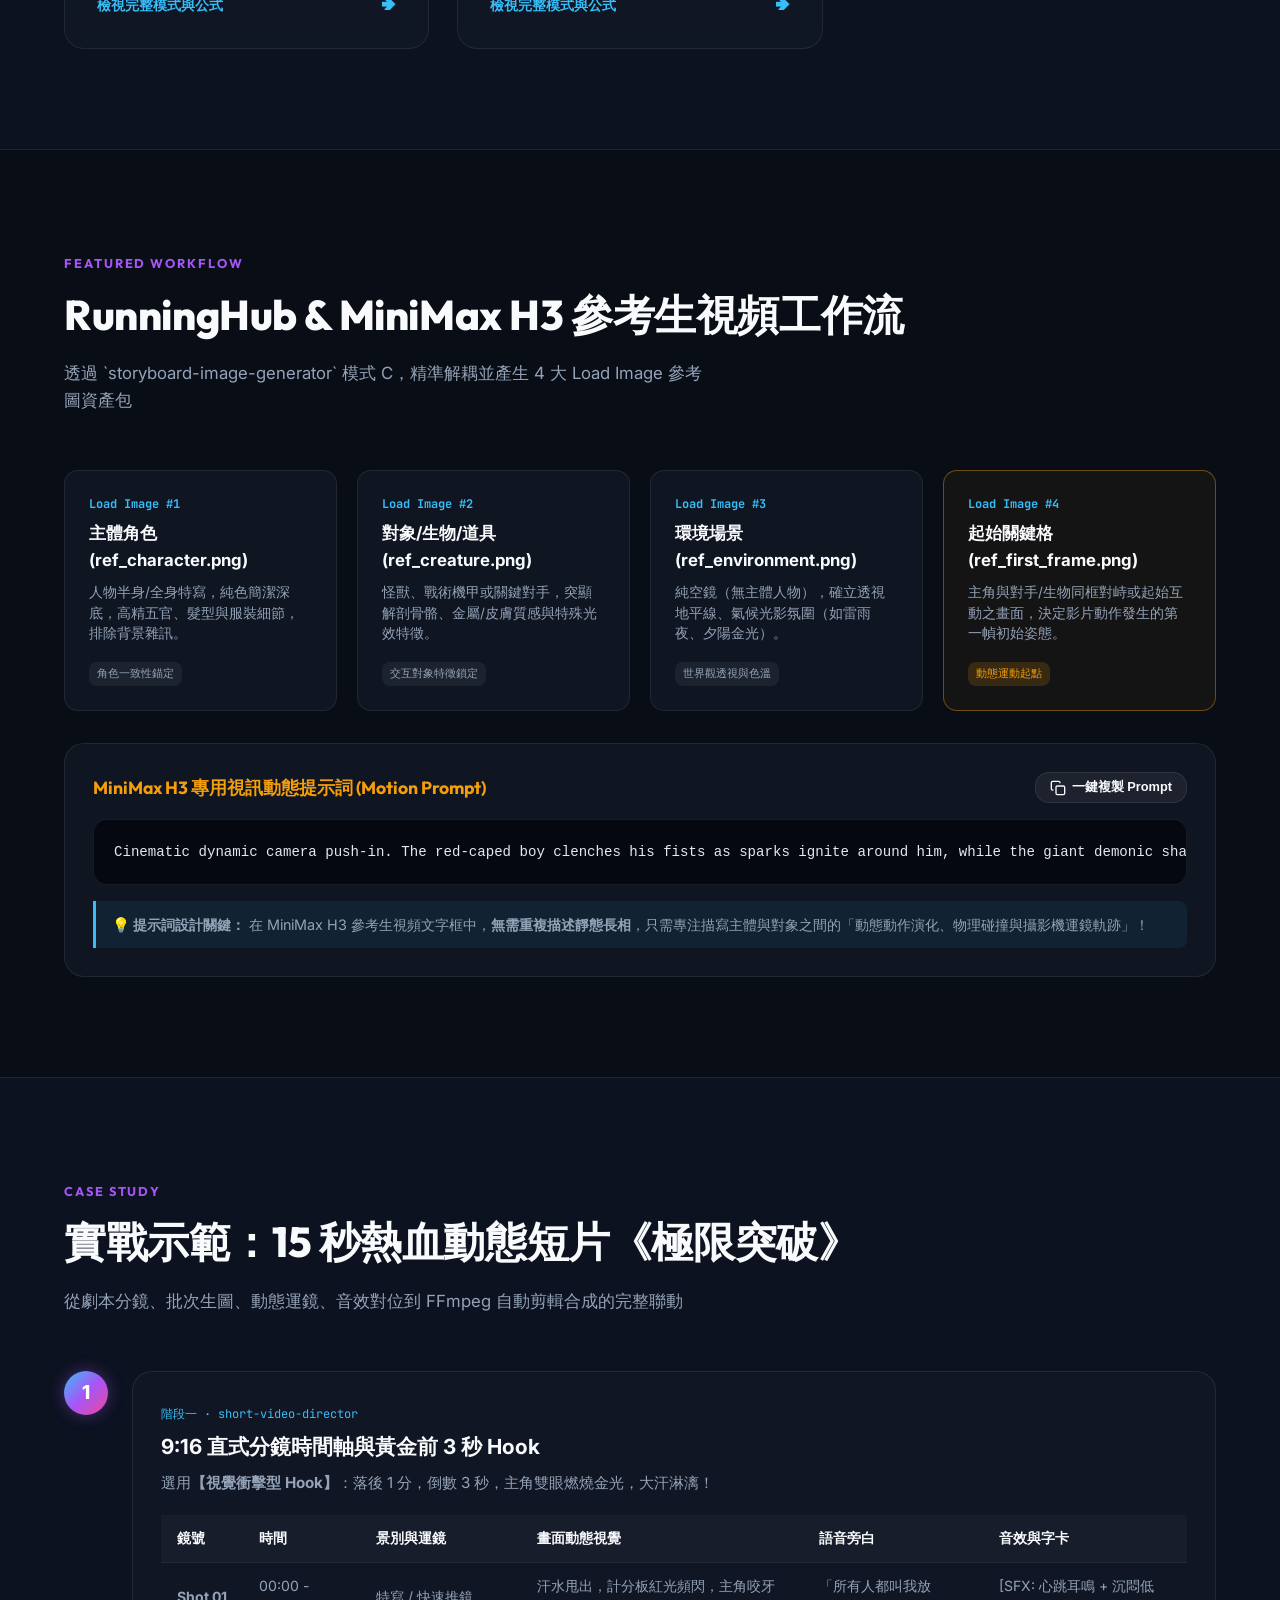
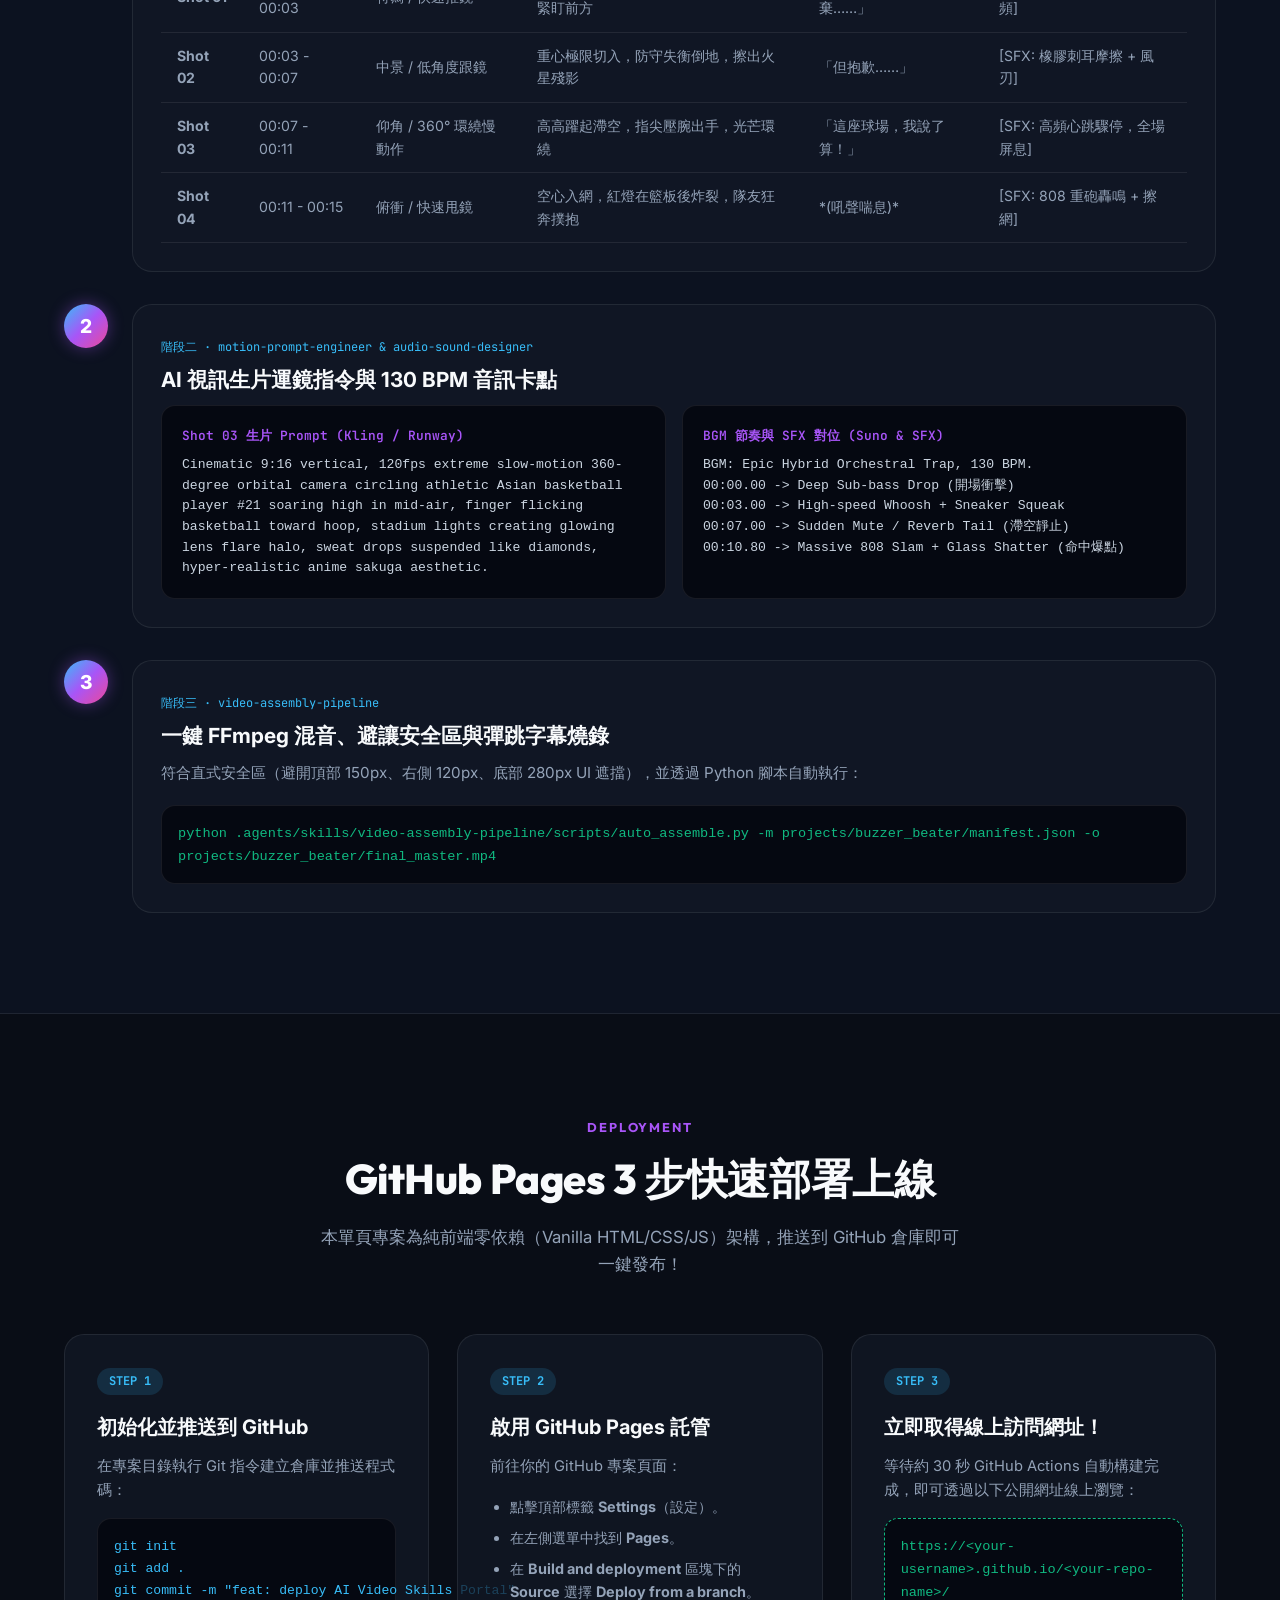
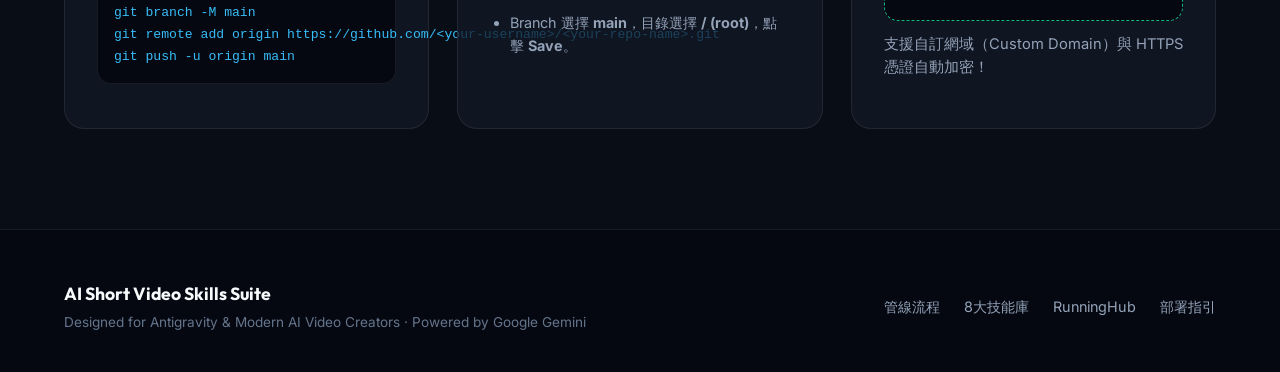
==== commit e39e4925: "V0.0.1" ====
--- a/index.html
+++ b/index.html
@@ -41,7 +41,32 @@
     </div>
   </header>
 
-  <main>
+  <!-- 畫面最左側 Skills 名稱目錄 (Left Sidebar Navigation) -->
+  <aside class="skills-sidebar" id="skillsSidebar">
+    <div class="sidebar-header">
+      <div class="sidebar-title-group">
+        <span class="sidebar-icon">📑</span>
+        <span class="sidebar-title">Skills 目錄</span>
+      </div>
+      <button class="sidebar-toggle-btn" id="sidebarToggleBtn" title="收合目錄" aria-label="Toggle Sidebar">◀</button>
+    </div>
+    <div class="sidebar-body">
+      <ul class="sidebar-list" id="sidebarList">
+        <!-- 由 JavaScript 動態生成 -AAA / -BBB 格式目錄 -->
+      </ul>
+    </div>
+    <div class="sidebar-footer">
+      <span class="sidebar-counter">共 8 個技能模組</span>
+    </div>
+  </aside>
+
+  <!-- 左側目錄浮動快捷開關（收合或小螢幕時顯示） -->
+  <button class="sidebar-floating-btn" id="sidebarFloatingBtn" title="開啟 Skills 目錄" aria-label="Open Skills Directory">
+    <span class="floating-icon">📑</span>
+    <span class="floating-text">Skills 目錄</span>
+  </button>
+
+  <main id="mainContent">
     <!-- HERO 區塊 -->
     <section class="hero-section">
       <div class="container hero-content">
--- a/style.css
+++ b/style.css
@@ -1171,3 +1171,242 @@
     display: flex;
   }
 }
+
+/* ==========================================================================
+   畫面最左側 Skills 名稱目錄 (Left Sidebar Navigation)
+   規格：-AAA / -BBB 格式
+   ========================================================================== */
+
+.skills-sidebar {
+  position: fixed;
+  left: 18px;
+  top: 86px;
+  width: 255px;
+  max-height: calc(100vh - 106px);
+  background: rgba(12, 17, 30, 0.94);
+  backdrop-filter: blur(20px);
+  -webkit-backdrop-filter: blur(20px);
+  border: 1px solid var(--border-subtle);
+  border-radius: var(--radius-lg);
+  z-index: 950;
+  display: flex;
+  flex-direction: column;
+  box-shadow: 0 16px 40px rgba(0, 0, 0, 0.6), 0 0 24px rgba(56, 189, 248, 0.08);
+  transition: transform var(--transition-smooth), opacity var(--transition-smooth), visibility var(--transition-smooth);
+}
+
+.skills-sidebar.collapsed {
+  transform: translateX(-290px);
+  opacity: 0;
+  pointer-events: none;
+  visibility: hidden;
+}
+
+.sidebar-header {
+  display: flex;
+  align-items: center;
+  justify-content: space-between;
+  padding: 1rem 1.1rem 0.8rem;
+  border-bottom: 1px solid var(--border-subtle);
+}
+
+.sidebar-title-group {
+  display: flex;
+  align-items: center;
+  gap: 8px;
+}
+
+.sidebar-icon {
+  font-size: 1.15rem;
+}
+
+.sidebar-title {
+  font-family: var(--font-heading);
+  font-size: 0.95rem;
+  font-weight: 700;
+  color: var(--text-main);
+  letter-spacing: 0.02em;
+}
+
+.sidebar-toggle-btn {
+  background: rgba(255, 255, 255, 0.06);
+  border: 1px solid var(--border-subtle);
+  color: var(--text-muted);
+  width: 26px;
+  height: 26px;
+  border-radius: 6px;
+  display: flex;
+  align-items: center;
+  justify-content: center;
+  cursor: pointer;
+  font-size: 0.75rem;
+  transition: var(--transition-fast);
+}
+
+.sidebar-toggle-btn:hover {
+  background: rgba(255, 255, 255, 0.15);
+  color: #fff;
+  border-color: var(--border-focus);
+}
+
+.sidebar-body {
+  padding: 0.6rem 0.5rem;
+  overflow-y: auto;
+  flex: 1;
+}
+
+/* 滾動條美化 */
+.sidebar-body::-webkit-scrollbar {
+  width: 5px;
+}
+.sidebar-body::-webkit-scrollbar-thumb {
+  background: rgba(255, 255, 255, 0.12);
+  border-radius: 10px;
+}
+
+.sidebar-list {
+  list-style: none;
+  display: flex;
+  flex-direction: column;
+  gap: 3px;
+}
+
+/* -AAA 規格項目 */
+.sidebar-item-link {
+  display: flex;
+  align-items: center;
+  gap: 7px;
+  padding: 8px 10px;
+  border-radius: var(--radius-sm);
+  text-decoration: none;
+  color: #94a3b8;
+  font-family: var(--font-mono);
+  font-size: 0.81rem;
+  transition: var(--transition-fast);
+  border-left: 2px solid transparent;
+}
+
+.sidebar-item-link .hyphen {
+  color: var(--accent-cyan);
+  font-weight: 800;
+  font-size: 0.95rem;
+  line-height: 1;
+}
+
+.sidebar-item-link .skill-name {
+  white-space: nowrap;
+  overflow: hidden;
+  text-overflow: ellipsis;
+  flex: 1;
+}
+
+.sidebar-item-link:hover {
+  background: rgba(56, 189, 248, 0.09);
+  color: #fff;
+  transform: translateX(4px);
+}
+
+.sidebar-item-link:hover .hyphen {
+  color: var(--accent-violet);
+}
+
+.sidebar-item-link.active {
+  background: rgba(56, 189, 248, 0.16);
+  color: var(--accent-cyan);
+  border-left-color: var(--accent-cyan);
+  font-weight: 700;
+}
+
+.sidebar-footer {
+  padding: 0.75rem 1.1rem;
+  border-top: 1px solid var(--border-subtle);
+  font-size: 0.75rem;
+  color: var(--text-dark);
+  display: flex;
+  align-items: center;
+  justify-content: space-between;
+}
+
+/* 左側浮動快速開關按鈕 (收合時或小螢幕使用) */
+.sidebar-floating-btn {
+  position: fixed;
+  left: 18px;
+  top: 86px;
+  z-index: 940;
+  background: rgba(12, 17, 30, 0.9);
+  border: 1px solid var(--border-focus);
+  color: var(--accent-cyan);
+  font-family: var(--font-heading);
+  font-size: 0.82rem;
+  font-weight: 700;
+  padding: 8px 14px;
+  border-radius: var(--radius-full);
+  cursor: pointer;
+  display: none;
+  align-items: center;
+  gap: 6px;
+  box-shadow: 0 8px 24px rgba(0, 0, 0, 0.5), 0 0 16px rgba(56, 189, 248, 0.2);
+  backdrop-filter: blur(14px);
+  transition: var(--transition-fast);
+}
+
+.sidebar-floating-btn.visible {
+  display: flex;
+}
+
+.sidebar-floating-btn:hover {
+  background: var(--accent-cyan);
+  color: #000;
+  transform: scale(1.05);
+  box-shadow: 0 10px 28px rgba(56, 189, 248, 0.4);
+}
+
+/* 卡片定位高亮動畫 (當從左側目錄點擊跳轉時觸發) */
+@keyframes cardGlowPulse {
+  0% {
+    box-shadow: 0 0 0 0 rgba(56, 189, 248, 0.8);
+    border-color: var(--accent-cyan);
+    transform: scale(1.02);
+  }
+  50% {
+    box-shadow: 0 0 35px 8px rgba(168, 85, 247, 0.6);
+    border-color: var(--accent-violet);
+    transform: scale(1.02);
+  }
+  100% {
+    box-shadow: 0 16px 36px -12px rgba(168, 85, 247, 0.25);
+    border-color: var(--border-subtle);
+    transform: scale(1);
+  }
+}
+
+.skill-card.highlight-pulse {
+  animation: cardGlowPulse 2s cubic-bezier(0.2, 0.8, 0.2, 1);
+}
+
+/* 超寬螢幕排版保護（避免側邊欄覆蓋內容） */
+@media (min-width: 1540px) {
+  .skills-sidebar {
+    left: calc((100vw - 1460px) / 2);
+  }
+}
+
+/* 中小螢幕預設收合為浮動按鈕 */
+@media (max-width: 1280px) {
+  .skills-sidebar {
+    transform: translateX(-290px);
+    opacity: 0;
+    pointer-events: none;
+    visibility: hidden;
+  }
+  .skills-sidebar.open-mobile {
+    transform: translateX(0);
+    opacity: 1;
+    pointer-events: auto;
+    visibility: visible;
+  }
+  .sidebar-floating-btn {
+    display: flex;
+  }
+}
+
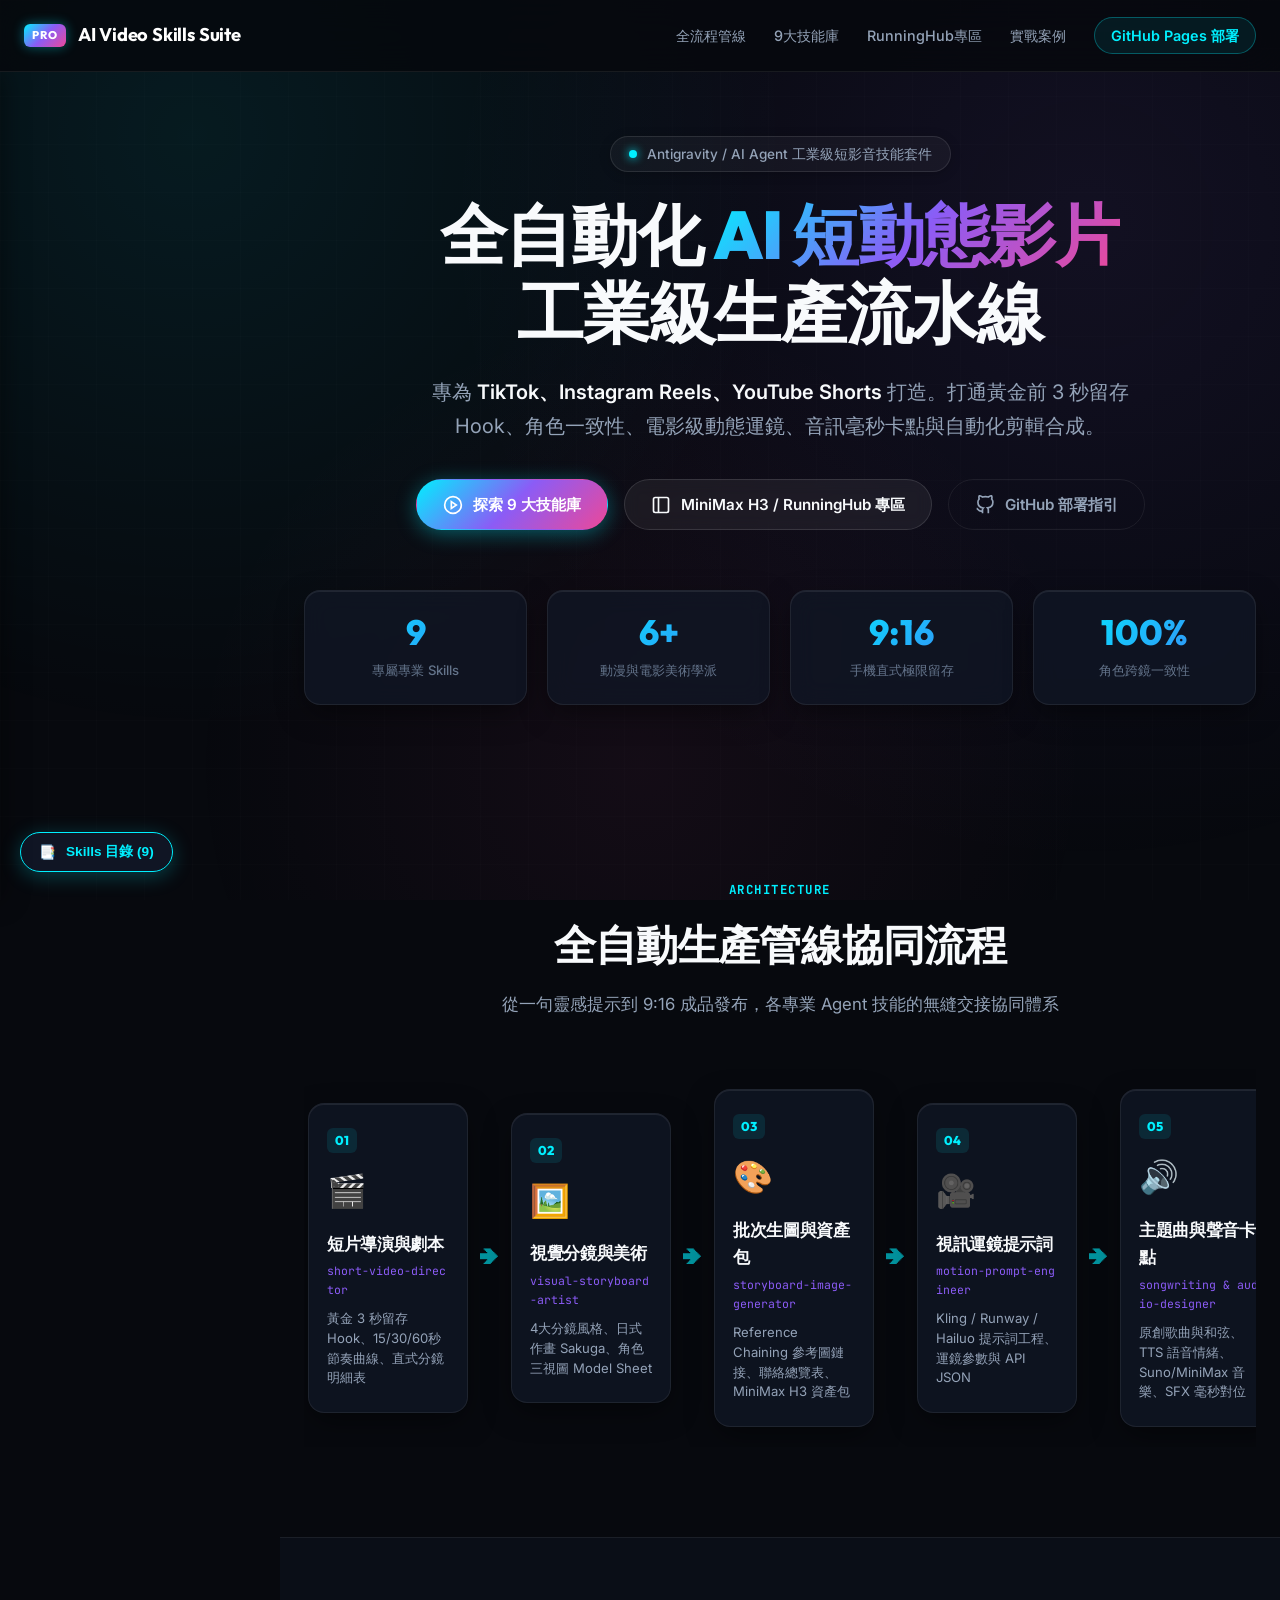
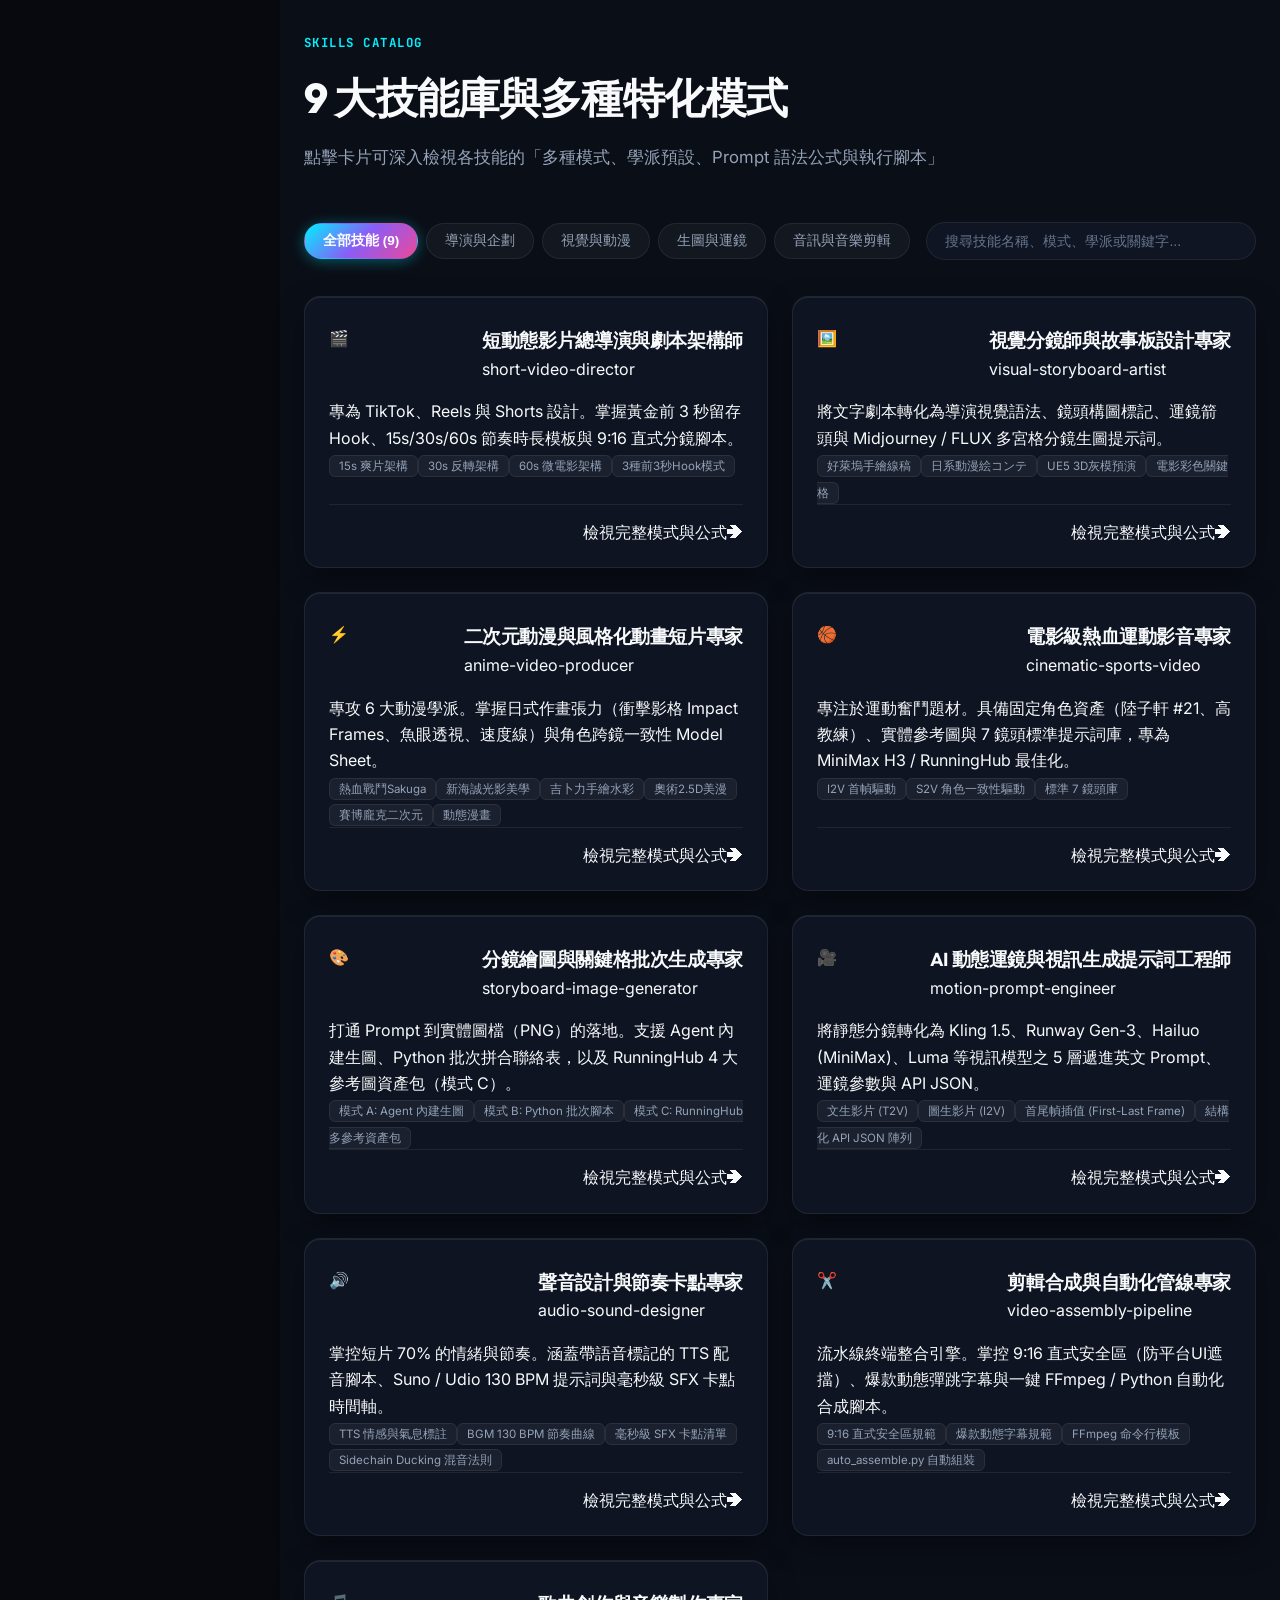
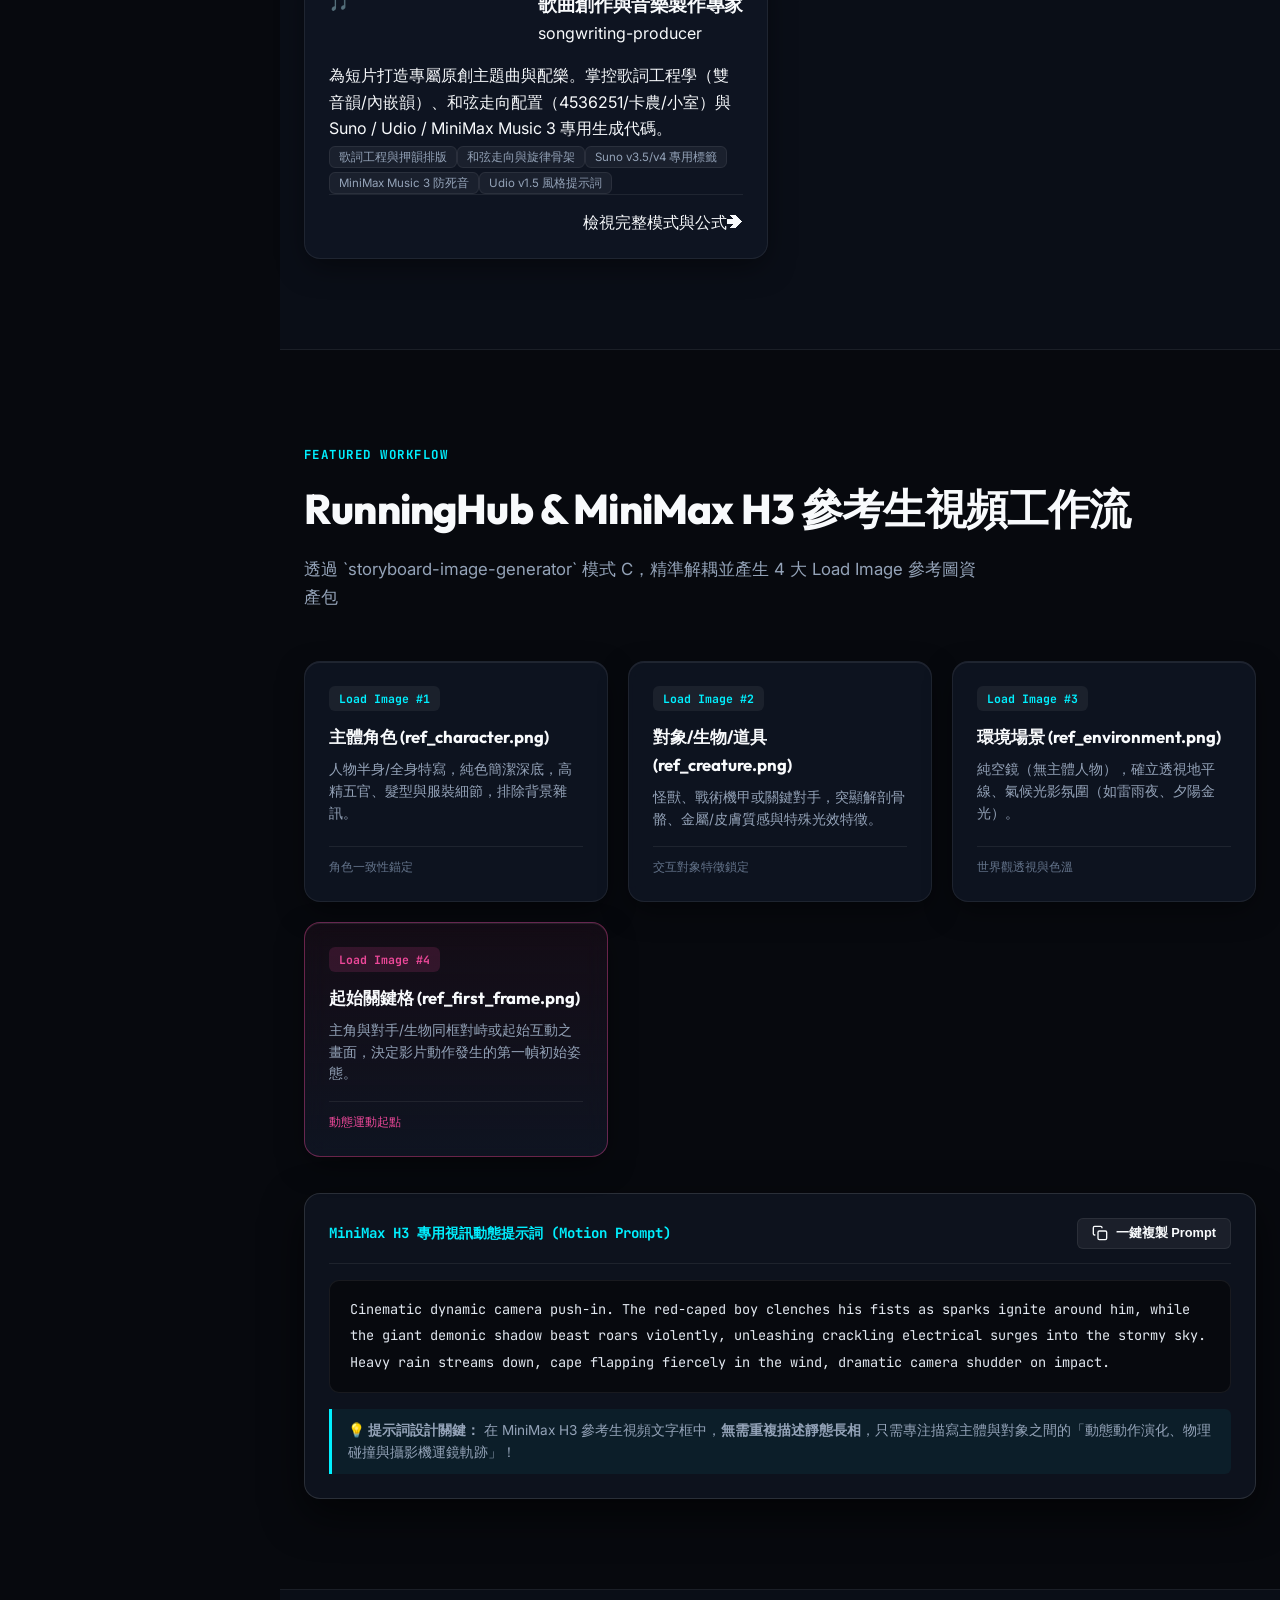
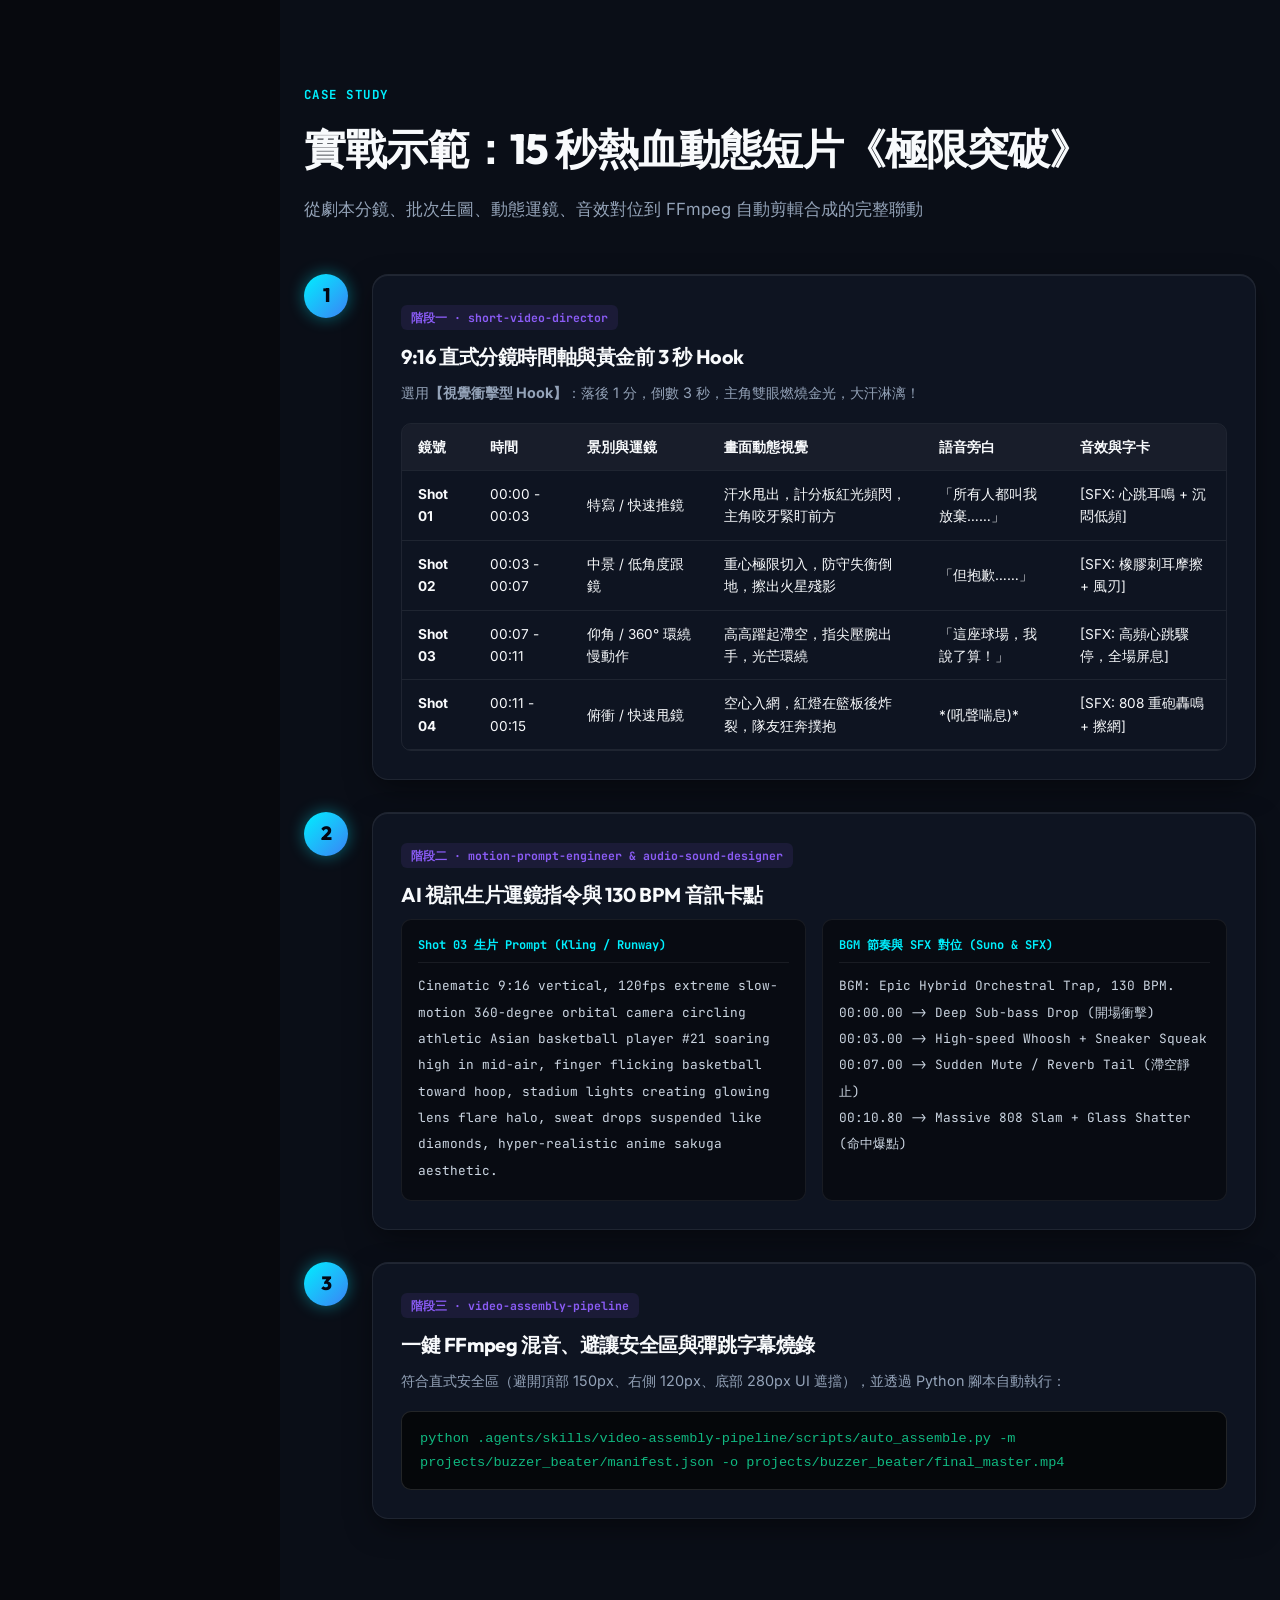
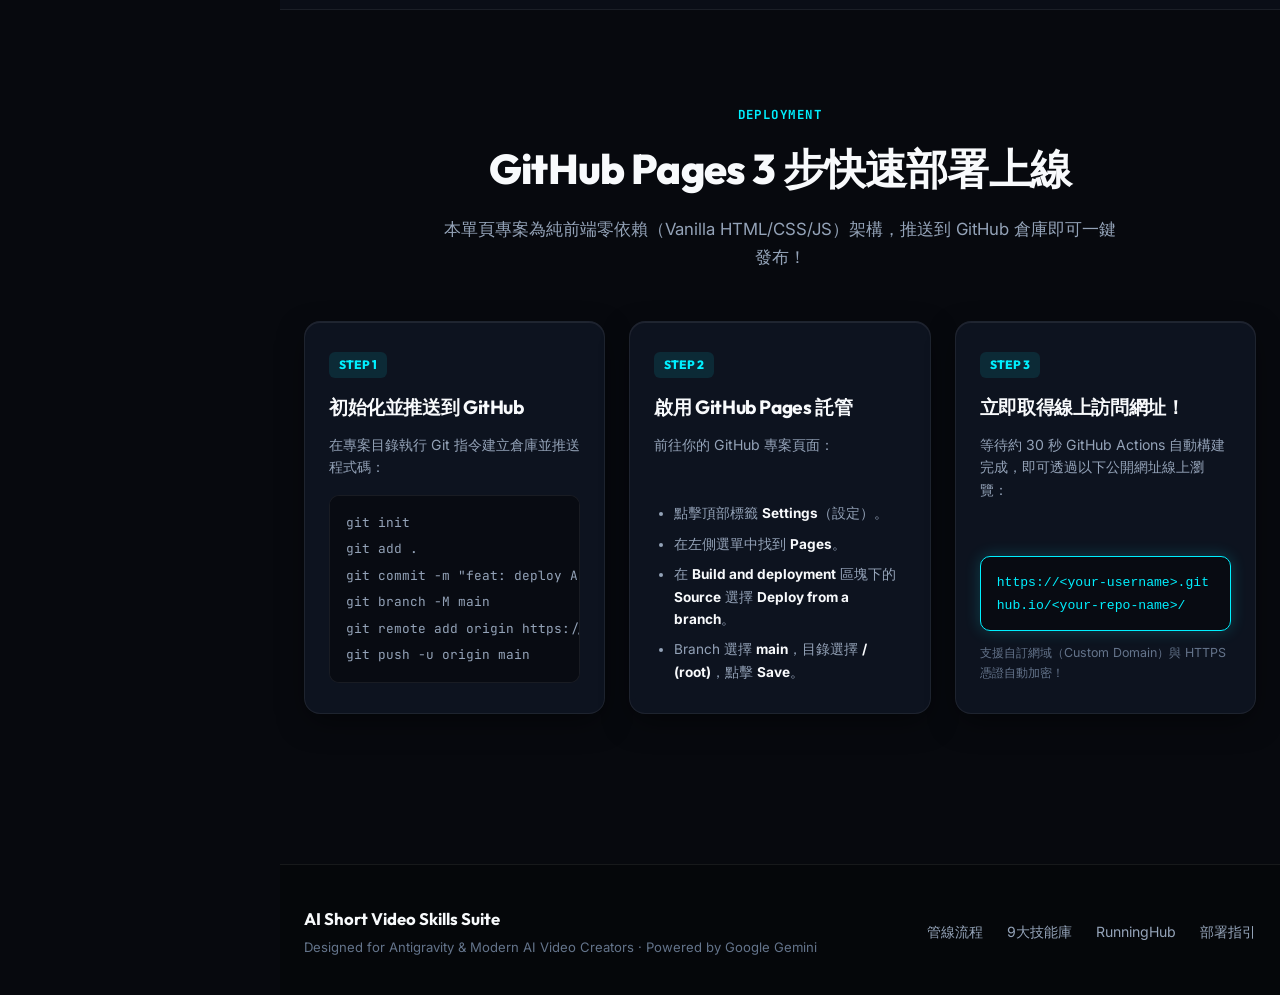
==== commit 59d666c2: "V002" ====
--- a/index.html
+++ b/index.html
@@ -6,7 +6,7 @@
   <title>AI 短動態影片生產管線 Skills 套件 | GitHub Pages 官方入口</title>
   <meta name="description" content="專為 Antigravity / AI Agent 與創作者打造的短影音全流程技能套件：劇本導演、多風格分鏡、批次生圖、Kling/Runway運鏡驅動、TTS與BGM音訊卡點、FFmpeg自動剪輯合成。">
   <meta property="og:title" content="AI 短動態影片生產管線 Skills 套件">
-  <meta property="og:description" content="8 大模組化 AI Skills，打通從創意腳本到 9:16 直式短影音成片的工業化生產流程。">
+  <meta property="og:description" content="9 大模組化 AI Skills，打通從創意腳本到 9:16 直式短影音成片的工業化生產流程。">
   <meta property="og:type" content="website">
 
   <!-- Google Fonts -->
@@ -14,7 +14,7 @@
   <link rel="preconnect" href="https://fonts.gstatic.com" crossorigin>
   <link href="https://fonts.googleapis.com/css2?family=Inter:wght@300;400;500;600;700&family=JetBrains+Mono:wght@400;500;700&family=Outfit:wght@500;600;700;800;900&display=swap" rel="stylesheet">
 
-  <link rel="stylesheet" href="style.css">
+  <link rel="stylesheet" href="style.css?v=2.2">
 </head>
 <body>
   <!-- 背景流光與網格特效 -->
@@ -30,7 +30,7 @@
       </a>
       <nav class="nav-links">
         <a href="#pipeline">全流程管線</a>
-        <a href="#skills">8大技能庫</a>
+        <a href="#skills">9大技能庫</a>
         <a href="#runninghub">RunningHub專區</a>
         <a href="#case-study">實戰案例</a>
         <a href="#deploy-guide" class="btn-nav-highlight">GitHub Pages 部署</a>
@@ -41,29 +41,112 @@
     </div>
   </header>
 
-  <!-- 畫面最左側 Skills 名稱目錄 (Left Sidebar Navigation) -->
+  <!-- 畫面左側 SKILL 名稱目錄 (Left Sidebar Navigation) -->
   <aside class="skills-sidebar" id="skillsSidebar">
     <div class="sidebar-header">
       <div class="sidebar-title-group">
         <span class="sidebar-icon">📑</span>
-        <span class="sidebar-title">Skills 目錄</span>
+        <span class="sidebar-title">SKILL 目錄</span>
       </div>
       <button class="sidebar-toggle-btn" id="sidebarToggleBtn" title="收合目錄" aria-label="Toggle Sidebar">◀</button>
     </div>
     <div class="sidebar-body">
       <ul class="sidebar-list" id="sidebarList">
-        <!-- 由 JavaScript 動態生成 -AAA / -BBB 格式目錄 -->
+        <li class="sidebar-item">
+          <a href="#skill-short-video-director" class="sidebar-item-link" data-id="short-video-director" title="short-video-director (短動態影片總導演與劇本架構師)">
+            <span class="item-icon">🎬</span>
+            <div class="item-text">
+              <span class="skill-name">short-video-director</span>
+              <span class="skill-desc">短影片總導演與劇本</span>
+            </div>
+          </a>
+        </li>
+        <li class="sidebar-item">
+          <a href="#skill-visual-storyboard-artist" class="sidebar-item-link" data-id="visual-storyboard-artist" title="visual-storyboard-artist (視覺分鏡師與故事板設計專家)">
+            <span class="item-icon">🖼️</span>
+            <div class="item-text">
+              <span class="skill-name">visual-storyboard-artist</span>
+              <span class="skill-desc">視覺分鏡與故事板</span>
+            </div>
+          </a>
+        </li>
+        <li class="sidebar-item">
+          <a href="#skill-anime-video-producer" class="sidebar-item-link" data-id="anime-video-producer" title="anime-video-producer (二次元動漫與風格化動畫短片專家)">
+            <span class="item-icon">⚡</span>
+            <div class="item-text">
+              <span class="skill-name">anime-video-producer</span>
+              <span class="skill-desc">二次元動漫短片專家</span>
+            </div>
+          </a>
+        </li>
+        <li class="sidebar-item">
+          <a href="#skill-cinematic-sports-video" class="sidebar-item-link" data-id="cinematic-sports-video" title="cinematic-sports-video (電影級熱血運動影音專家)">
+            <span class="item-icon">🏀</span>
+            <div class="item-text">
+              <span class="skill-name">cinematic-sports-video</span>
+              <span class="skill-desc">電影級熱血運動影音</span>
+            </div>
+          </a>
+        </li>
+        <li class="sidebar-item">
+          <a href="#skill-storyboard-image-generator" class="sidebar-item-link" data-id="storyboard-image-generator" title="storyboard-image-generator (分鏡繪圖與關鍵格批次生成專家)">
+            <span class="item-icon">🎨</span>
+            <div class="item-text">
+              <span class="skill-name">storyboard-image-generator</span>
+              <span class="skill-desc">分鏡繪圖與批次生圖</span>
+            </div>
+          </a>
+        </li>
+        <li class="sidebar-item">
+          <a href="#skill-motion-prompt-engineer" class="sidebar-item-link" data-id="motion-prompt-engineer" title="motion-prompt-engineer (AI 動態運鏡與視訊生成提示詞工程師)">
+            <span class="item-icon">🎥</span>
+            <div class="item-text">
+              <span class="skill-name">motion-prompt-engineer</span>
+              <span class="skill-desc">AI動態運鏡提示詞</span>
+            </div>
+          </a>
+        </li>
+        <li class="sidebar-item">
+          <a href="#skill-audio-sound-designer" class="sidebar-item-link" data-id="audio-sound-designer" title="audio-sound-designer (聲音設計與節奏卡點專家)">
+            <span class="item-icon">🔊</span>
+            <div class="item-text">
+              <span class="skill-name">audio-sound-designer</span>
+              <span class="skill-desc">聲音設計與節奏卡點</span>
+            </div>
+          </a>
+        </li>
+        <li class="sidebar-item">
+          <a href="#skill-video-assembly-pipeline" class="sidebar-item-link" data-id="video-assembly-pipeline" title="video-assembly-pipeline (剪輯合成與自動化管線專家)">
+            <span class="item-icon">✂️</span>
+            <div class="item-text">
+              <span class="skill-name">video-assembly-pipeline</span>
+              <span class="skill-desc">剪輯合成與自動管線</span>
+            </div>
+          </a>
+        </li>
+        <li class="sidebar-item">
+          <a href="#skill-songwriting-producer" class="sidebar-item-link" data-id="songwriting-producer" title="songwriting-producer (歌曲創作與音樂製作專家)">
+            <span class="item-icon">🎵</span>
+            <div class="item-text">
+              <span class="skill-name">songwriting-producer</span>
+              <span class="skill-desc">歌曲創作與音樂製作</span>
+            </div>
+          </a>
+        </li>
       </ul>
     </div>
     <div class="sidebar-footer">
-      <span class="sidebar-counter">共 8 個技能模組</span>
+      <span class="sidebar-counter">9 大專業模組</span>
     </div>
   </aside>
+
+  <!-- 手機端目錄遮罩 -->
+  <div class="sidebar-backdrop" id="sidebarBackdrop"></div>
 
   <!-- 左側目錄浮動快捷開關（收合或小螢幕時顯示） -->
   <button class="sidebar-floating-btn" id="sidebarFloatingBtn" title="開啟 Skills 目錄" aria-label="Open Skills Directory">
     <span class="floating-icon">📑</span>
-    <span class="floating-text">Skills 目錄</span>
+    <span class="floating-text">Skills 目錄 (9)</span>
   </button>
 
   <main id="mainContent">
@@ -83,7 +166,7 @@
         <div class="hero-actions">
           <a href="#skills" class="btn btn-primary">
             <svg width="20" height="20" viewBox="0 0 24 24" fill="none" stroke="currentColor" stroke-width="2"><circle cx="12" cy="12" r="10"/><polygon points="10 8 16 12 10 16 10 8"/></svg>
-            探索 8 大技能庫
+            探索 9 大技能庫
           </a>
           <a href="#runninghub" class="btn btn-secondary">
             <svg width="20" height="20" viewBox="0 0 24 24" fill="none" stroke="currentColor" stroke-width="2"><rect x="3" y="3" width="18" height="18" rx="2"/><line x1="9" y1="3" x2="9" y2="21"/></svg>
@@ -98,7 +181,7 @@
         <!-- 數據指標列 -->
         <div class="hero-stats">
           <div class="stat-card">
-            <span class="stat-num">8</span>
+            <span class="stat-num">9</span>
             <span class="stat-label">專屬專業 Skills</span>
           </div>
           <div class="stat-card">
@@ -170,9 +253,9 @@
           <div class="pipeline-step-card" data-step="5">
             <div class="step-num">05</div>
             <div class="step-icon">🔊</div>
-            <h4>聲音設計與卡點</h4>
-            <p class="step-skill">audio-sound-designer</p>
-            <p class="step-text">TTS 語音情緒標註、Suno 130 BPM 提示詞、SFX 毫秒對位</p>
+            <h4>主題曲與聲音卡點</h4>
+            <p class="step-skill">songwriting & audio-designer</p>
+            <p class="step-text">原創歌曲與和弦、TTS 語音情緒、Suno/MiniMax 音樂、SFX 毫秒對位</p>
           </div>
 
           <div class="flow-arrow">➔</div>
@@ -193,18 +276,18 @@
       <div class="container">
         <div class="section-header">
           <span class="section-tag">SKILLS CATALOG</span>
-          <h2 class="section-title">8 大技能庫與多種特化模式</h2>
+          <h2 class="section-title">9 大技能庫與多種特化模式</h2>
           <p class="section-desc">點擊卡片可深入檢視各技能的「多種模式、學派預設、Prompt 語法公式與執行腳本」</p>
         </div>
 
         <!-- 篩選器與搜尋列 -->
         <div class="filter-bar">
           <div class="filter-pills" id="filterPills">
-            <button class="pill-btn active" data-filter="all">全部技能 (8)</button>
+            <button class="pill-btn active" data-filter="all">全部技能 (9)</button>
             <button class="pill-btn" data-filter="director">導演與企劃</button>
             <button class="pill-btn" data-filter="visual">視覺與動漫</button>
             <button class="pill-btn" data-filter="generate">生圖與運鏡</button>
-            <button class="pill-btn" data-filter="audio-post">音訊與剪輯</button>
+            <button class="pill-btn" data-filter="audio-post">音訊與音樂剪輯</button>
           </div>
           <div class="search-box">
             <input type="text" id="skillSearch" placeholder="搜尋技能名稱、模式、學派或關鍵字..." aria-label="Search Skills">
@@ -464,13 +547,13 @@
       </div>
       <div class="footer-right">
         <a href="#pipeline">管線流程</a>
-        <a href="#skills">8大技能庫</a>
+        <a href="#skills">9大技能庫</a>
         <a href="#runninghub">RunningHub</a>
         <a href="#deploy-guide">部署指引</a>
       </div>
     </div>
   </footer>
 
-  <script src="app.js"></script>
+  <script src="app.js?v=2.2"></script>
 </body>
 </html>
--- a/style.css
+++ b/style.css
@@ -1,46 +1,72 @@
 /* ==========================================================================
-   AI Video Skills Suite - Modern Cyberpunk / Cinematic Design System
+   AI Short Video Skills Suite - Complete Design System & Stylesheet
+   Theme: Next-Gen Futuristic Cyberpunk / Glassmorphism Dark Mode
    ========================================================================== */
 
+/* --------------------------------------------------------------------------
+   1. Design Tokens & CSS Variables
+   -------------------------------------------------------------------------- */
 :root {
-  --bg-main: #090d16;
-  --bg-card: rgba(18, 24, 38, 0.75);
-  --bg-card-hover: rgba(26, 35, 54, 0.9);
-  --bg-alt: #0c1220;
-  --bg-glass: rgba(255, 255, 255, 0.03);
-  
-  --border-subtle: rgba(255, 255, 255, 0.08);
-  --border-focus: rgba(56, 189, 248, 0.4);
-  --border-glow: rgba(168, 85, 247, 0.5);
-
-  --text-main: #f8fafc;
-  --text-muted: #94a3b8;
-  --text-dark: #64748b;
-
-  --accent-cyan: #38bdf8;
-  --accent-violet: #a855f7;
-  --accent-gold: #f59e0b;
+  /* Color Palette - Deep Dark Obsidian & Electric Accents */
+  --bg-base: #07090e;
+  --bg-primary: #0a0e17;
+  --bg-surface: #111726;
+  --bg-surface-elevated: #161f33;
+  --bg-card: rgba(17, 23, 38, 0.75);
+  --bg-card-hover: rgba(22, 31, 51, 0.88);
+  --bg-glass: rgba(10, 14, 23, 0.82);
+
+  /* Borders & Dividers */
+  --border-subtle: rgba(255, 255, 255, 0.07);
+  --border-medium: rgba(255, 255, 255, 0.12);
+  --border-focus: rgba(0, 240, 255, 0.6);
+  --border-glow: rgba(0, 240, 255, 0.25);
+
+  /* Brand Accents & Gradients */
+  --accent-cyan: #00f0ff;
+  --accent-cyan-rgb: 0, 240, 255;
+  --accent-purple: #8b5cf6;
+  --accent-pink: #ec4899;
+  --accent-amber: #f59e0b;
   --accent-emerald: #10b981;
-  --accent-rose: #f43f5e;
-
-  --gradient-brand: linear-gradient(135deg, #38bdf8 0%, #a855f7 50%, #ec4899 100%);
-  --gradient-gold: linear-gradient(135deg, #fbbf24 0%, #f59e0b 100%);
-  --gradient-dark: linear-gradient(180deg, rgba(15, 23, 42, 0.6) 0%, rgba(9, 13, 22, 0.9) 100%);
-
-  --font-heading: 'Outfit', -apple-system, BlinkMacSystemFont, sans-serif;
-  --font-body: 'Inter', -apple-system, BlinkMacSystemFont, sans-serif;
-  --font-mono: 'JetBrains Mono', monospace;
-
-  --radius-sm: 8px;
-  --radius-md: 14px;
-  --radius-lg: 20px;
+  --accent-crimson: #ef4444;
+
+  --gradient-brand: linear-gradient(135deg, #00f0ff 0%, #8b5cf6 50%, #ec4899 100%);
+  --gradient-cyan: linear-gradient(135deg, #00f0ff 0%, #3b82f6 100%);
+  --gradient-purple: linear-gradient(135deg, #8b5cf6 0%, #ec4899 100%);
+  --gradient-card: linear-gradient(180deg, rgba(255, 255, 255, 0.03) 0%, rgba(255, 255, 255, 0.01) 100%);
+
+  /* Typography Colors */
+  --text-primary: #f8fafc;
+  --text-secondary: #94a3b8;
+  --text-muted: #64748b;
+  --text-inverse: #030712;
+
+  /* Dimensions & Spacings */
+  --sidebar-width: 280px;
+  --navbar-height: 72px;
+  --radius-sm: 6px;
+  --radius-md: 10px;
+  --radius-lg: 16px;
+  --radius-xl: 24px;
   --radius-full: 9999px;
 
-  --transition-fast: 0.2s cubic-bezier(0.4, 0, 0.2, 1);
-  --transition-smooth: 0.35s cubic-bezier(0.16, 1, 0.3, 1);
-}
-
-/* Reset & Base */
+  /* Shadows & Glows */
+  --shadow-sm: 0 2px 8px rgba(0, 0, 0, 0.3);
+  --shadow-md: 0 8px 24px rgba(0, 0, 0, 0.45);
+  --shadow-lg: 0 16px 40px rgba(0, 0, 0, 0.6);
+  --shadow-cyan-glow: 0 0 24px rgba(0, 240, 255, 0.25);
+  --shadow-card: 0 10px 30px -5px rgba(0, 0, 0, 0.5), inset 0 1px 0 rgba(255, 255, 255, 0.08);
+
+  /* Transitions */
+  --transition-fast: 0.15s cubic-bezier(0.4, 0, 0.2, 1);
+  --transition-normal: 0.25s cubic-bezier(0.4, 0, 0.2, 1);
+  --transition-slow: 0.4s cubic-bezier(0.16, 1, 0.3, 1);
+}
+
+/* --------------------------------------------------------------------------
+   2. Reset & Global Base
+   -------------------------------------------------------------------------- */
 *, *::before, *::after {
   box-sizing: border-box;
   margin: 0;
@@ -49,20 +75,38 @@
 
 html {
   scroll-behavior: smooth;
+  color-scheme: dark;
   font-size: 16px;
 }
 
 body {
-  font-family: var(--font-body);
-  background-color: var(--bg-main);
-  color: var(--text-main);
-  line-height: 1.6;
+  font-family: 'Inter', -apple-system, BlinkMacSystemFont, "Segoe UI", Roboto, sans-serif;
+  background-color: var(--bg-base);
+  color: var(--text-primary);
+  line-height: 1.65;
   overflow-x: hidden;
   position: relative;
   min-height: 100vh;
 }
 
-/* Background Atmosphere */
+/* Custom Scrollbars */
+::-webkit-scrollbar {
+  width: 8px;
+  height: 8px;
+}
+::-webkit-scrollbar-track {
+  background: var(--bg-base);
+}
+::-webkit-scrollbar-thumb {
+  background: #1e293b;
+  border-radius: 4px;
+  border: 2px solid var(--bg-base);
+}
+::-webkit-scrollbar-thumb:hover {
+  background: var(--accent-cyan);
+}
+
+/* Ambient Background Lights & Grid */
 .glow-bg {
   position: fixed;
   top: 0;
@@ -71,10 +115,10 @@
   height: 100vh;
   pointer-events: none;
   z-index: 0;
-  background: 
-    radial-gradient(circle at 15% 15%, rgba(56, 189, 248, 0.12) 0%, transparent 40%),
-    radial-gradient(circle at 85% 25%, rgba(168, 85, 247, 0.14) 0%, transparent 45%),
-    radial-gradient(circle at 50% 75%, rgba(236, 72, 153, 0.08) 0%, transparent 50%);
+  background:
+    radial-gradient(circle at 15% 15%, rgba(0, 240, 255, 0.08) 0%, transparent 45%),
+    radial-gradient(circle at 85% 25%, rgba(139, 92, 246, 0.09) 0%, transparent 50%),
+    radial-gradient(circle at 50% 85%, rgba(236, 72, 153, 0.06) 0%, transparent 45%);
 }
 
 .grid-overlay {
@@ -86,54 +130,77 @@
   pointer-events: none;
   z-index: 0;
   background-image: 
-    linear-gradient(to right, rgba(255, 255, 255, 0.02) 1px, transparent 1px),
-    linear-gradient(to bottom, rgba(255, 255, 255, 0.02) 1px, transparent 1px);
-  background-size: 40px 40px;
-}
-
-/* Containers */
+    linear-gradient(rgba(255, 255, 255, 0.015) 1px, transparent 1px),
+    linear-gradient(90deg, rgba(255, 255, 255, 0.015) 1px, transparent 1px);
+  background-size: 48px 48px;
+  opacity: 0.8;
+}
+
+/* Layout Container */
 .container {
   width: 100%;
-  max-width: 1200px;
-  margin: 0 auto;
-  padding: 0 1.5rem;
+  max-width: 1240px;
+  margin-left: auto;
+  margin-right: auto;
+  padding-left: 24px;
+  padding-right: 24px;
   position: relative;
   z-index: 1;
 }
 
-/* Navbar */
+/* Typography Utilities */
+h1, h2, h3, h4, h5, h6 {
+  font-family: 'Outfit', sans-serif;
+  color: var(--text-primary);
+  font-weight: 700;
+  letter-spacing: -0.02em;
+}
+
+.gradient-text {
+  background: var(--gradient-brand);
+  -webkit-background-clip: text;
+  -webkit-text-fill-color: transparent;
+  display: inline-block;
+}
+
+.text-center {
+  text-align: center;
+}
+
+/* --------------------------------------------------------------------------
+   3. Top Navbar
+   -------------------------------------------------------------------------- */
 .navbar {
   position: fixed;
   top: 0;
   left: 0;
+  right: 0;
+  height: var(--navbar-height);
+  background: rgba(7, 9, 14, 0.85);
+  backdrop-filter: blur(20px);
+  -webkit-backdrop-filter: blur(20px);
+  border-bottom: 1px solid var(--border-subtle);
+  z-index: 1000;
+  display: flex;
+  align-items: center;
+}
+
+.nav-container {
   width: 100%;
-  z-index: 1000;
-  backdrop-filter: blur(16px);
-  -webkit-backdrop-filter: blur(16px);
-  background: rgba(9, 13, 22, 0.8);
-  border-bottom: 1px solid var(--border-subtle);
-  transition: var(--transition-fast);
-}
-
-.nav-container {
+  max-width: 1560px;
+  margin: 0 auto;
+  padding: 0 24px;
   display: flex;
   align-items: center;
   justify-content: space-between;
-  height: 70px;
-  max-width: 1200px;
-  margin: 0 auto;
-  padding: 0 1.5rem;
 }
 
 .nav-brand {
   display: flex;
   align-items: center;
-  gap: 0.75rem;
+  gap: 12px;
   text-decoration: none;
-  color: var(--text-main);
-  font-family: var(--font-heading);
-  font-weight: 700;
-  font-size: 1.25rem;
+  font-family: 'Outfit', sans-serif;
 }
 
 .brand-badge {
@@ -142,22 +209,31 @@
   font-size: 0.7rem;
   font-weight: 800;
   padding: 2px 8px;
-  border-radius: var(--radius-full);
-  letter-spacing: 0.05em;
+  border-radius: var(--radius-sm);
+  letter-spacing: 0.08em;
+  box-shadow: 0 0 12px rgba(0, 240, 255, 0.4);
+}
+
+.brand-title {
+  font-size: 1.15rem;
+  font-weight: 700;
+  color: #fff;
+  letter-spacing: -0.01em;
 }
 
 .nav-links {
   display: flex;
   align-items: center;
-  gap: 1.75rem;
+  gap: 28px;
 }
 
 .nav-links a {
+  color: var(--text-secondary);
   text-decoration: none;
-  color: var(--text-muted);
-  font-size: 0.95rem;
+  font-size: 0.9rem;
   font-weight: 500;
-  transition: var(--transition-fast);
+  transition: color var(--transition-fast);
+  position: relative;
 }
 
 .nav-links a:hover {
@@ -165,16 +241,20 @@
 }
 
 .btn-nav-highlight {
-  background: rgba(56, 189, 248, 0.1);
+  background: rgba(0, 240, 255, 0.08);
+  border: 1px solid rgba(0, 240, 255, 0.3) !important;
   color: var(--accent-cyan) !important;
-  padding: 6px 14px;
+  padding: 6px 16px;
   border-radius: var(--radius-full);
-  border: 1px solid rgba(56, 189, 248, 0.3);
+  font-weight: 600 !important;
+  transition: all var(--transition-normal) !important;
 }
 
 .btn-nav-highlight:hover {
-  background: var(--accent-cyan);
-  color: #000 !important;
+  background: var(--accent-cyan) !important;
+  color: var(--text-inverse) !important;
+  box-shadow: 0 0 16px rgba(0, 240, 255, 0.5);
+  transform: translateY(-1px);
 }
 
 .mobile-toggle {
@@ -184,642 +264,1018 @@
   background: none;
   border: none;
   cursor: pointer;
-  padding: 5px;
+  padding: 4px;
 }
 
 .mobile-toggle span {
-  width: 24px;
+  width: 22px;
   height: 2px;
-  background: var(--text-main);
+  background: var(--text-primary);
   border-radius: 2px;
-  transition: var(--transition-fast);
-}
-
-/* Hero Section */
+  transition: all var(--transition-fast);
+}
+
+/* --------------------------------------------------------------------------
+   4. Left Sidebar Navigation (SKILL 目錄)
+   -------------------------------------------------------------------------- */
+.skills-sidebar {
+  position: fixed;
+  top: var(--navbar-height);
+  left: 0;
+  bottom: 0;
+  width: var(--sidebar-width);
+  background: rgba(10, 14, 23, 0.92);
+  backdrop-filter: blur(24px);
+  -webkit-backdrop-filter: blur(24px);
+  border-right: 1px solid var(--border-subtle);
+  z-index: 950;
+  display: flex;
+  flex-direction: column;
+  transition: transform var(--transition-slow);
+  box-shadow: 4px 0 24px rgba(0, 0, 0, 0.4);
+}
+
+.skills-sidebar.collapsed {
+  transform: translateX(-100%);
+}
+
+.sidebar-header {
+  display: flex;
+  align-items: center;
+  justify-content: space-between;
+  padding: 20px 20px 16px;
+  border-bottom: 1px solid var(--border-subtle);
+}
+
+.sidebar-title-group {
+  display: flex;
+  align-items: center;
+  gap: 10px;
+}
+
+.sidebar-icon {
+  font-size: 1.15rem;
+}
+
+.sidebar-title {
+  font-family: 'Outfit', sans-serif;
+  font-size: 0.95rem;
+  font-weight: 700;
+  letter-spacing: 0.06em;
+  color: var(--text-primary);
+}
+
+.sidebar-toggle-btn {
+  background: rgba(255, 255, 255, 0.05);
+  border: 1px solid var(--border-subtle);
+  color: var(--text-secondary);
+  width: 28px;
+  height: 28px;
+  border-radius: var(--radius-sm);
+  display: flex;
+  align-items: center;
+  justify-content: center;
+  cursor: pointer;
+  font-size: 0.75rem;
+  transition: all var(--transition-fast);
+}
+
+.sidebar-toggle-btn:hover {
+  background: var(--accent-cyan);
+  border-color: var(--accent-cyan);
+  color: var(--text-inverse);
+  box-shadow: 0 0 10px rgba(0, 240, 255, 0.4);
+}
+
+.sidebar-body {
+  flex: 1;
+  overflow-y: auto;
+  padding: 14px 10px;
+}
+
+.sidebar-list {
+  list-style: none;
+  display: flex;
+  flex-direction: column;
+  gap: 6px;
+}
+
+.sidebar-item {
+  width: 100%;
+}
+
+.sidebar-item-link {
+  display: flex;
+  align-items: center;
+  gap: 12px;
+  padding: 10px 14px;
+  border-radius: var(--radius-md);
+  color: var(--text-secondary);
+  text-decoration: none;
+  transition: all var(--transition-normal);
+  border: 1px solid transparent;
+  position: relative;
+  overflow: hidden;
+}
+
+.sidebar-item-link .item-icon {
+  font-size: 1.25rem;
+  flex-shrink: 0;
+  transition: transform var(--transition-fast);
+}
+
+.sidebar-item-link .item-text {
+  display: flex;
+  flex-direction: column;
+  min-width: 0;
+  overflow: hidden;
+}
+
+.sidebar-item-link .skill-name {
+  font-family: 'JetBrains Mono', monospace;
+  font-size: 0.8rem;
+  font-weight: 600;
+  color: var(--text-primary);
+  white-space: nowrap;
+  text-overflow: ellipsis;
+  overflow: hidden;
+  transition: color var(--transition-fast);
+}
+
+.sidebar-item-link .skill-desc {
+  font-size: 0.72rem;
+  color: var(--text-muted);
+  white-space: nowrap;
+  text-overflow: ellipsis;
+  overflow: hidden;
+  margin-top: 1px;
+}
+
+/* Fallback for hyphen generated format */
+.sidebar-item-link .hyphen {
+  color: var(--text-muted);
+  font-weight: bold;
+}
+
+/* Hover & Active State */
+.sidebar-item-link:hover {
+  background: rgba(255, 255, 255, 0.04);
+  color: var(--text-primary);
+  border-color: rgba(255, 255, 255, 0.08);
+  transform: translateX(3px);
+}
+
+.sidebar-item-link:hover .item-icon {
+  transform: scale(1.15);
+}
+
+.sidebar-item-link.active {
+  background: linear-gradient(90deg, rgba(0, 240, 255, 0.12) 0%, rgba(0, 240, 255, 0.02) 100%);
+  border-color: rgba(0, 240, 255, 0.35);
+  color: var(--accent-cyan);
+  box-shadow: inset 3px 0 0 var(--accent-cyan);
+}
+
+.sidebar-item-link.active .skill-name {
+  color: var(--accent-cyan);
+}
+
+.sidebar-item-link.active .skill-desc {
+  color: rgba(0, 240, 255, 0.7);
+}
+
+.sidebar-footer {
+  padding: 16px 20px;
+  border-top: 1px solid var(--border-subtle);
+  background: rgba(7, 9, 14, 0.5);
+}
+
+.sidebar-counter {
+  display: inline-flex;
+  align-items: center;
+  gap: 8px;
+  font-size: 0.78rem;
+  font-weight: 500;
+  color: var(--text-muted);
+}
+
+.sidebar-counter::before {
+  content: "";
+  width: 7px;
+  height: 7px;
+  border-radius: 50%;
+  background: var(--accent-emerald);
+  box-shadow: 0 0 8px var(--accent-emerald);
+  display: inline-block;
+  animation: pulse-emerald 2s infinite;
+}
+
+/* Floating Quick Open Button */
+.sidebar-floating-btn {
+  position: fixed;
+  left: 20px;
+  bottom: 28px;
+  background: rgba(17, 23, 38, 0.95);
+  backdrop-filter: blur(16px);
+  -webkit-backdrop-filter: blur(16px);
+  border: 1px solid var(--accent-cyan);
+  color: var(--accent-cyan);
+  padding: 10px 18px;
+  border-radius: var(--radius-full);
+  z-index: 940;
+  cursor: pointer;
+  display: none;
+  align-items: center;
+  gap: 10px;
+  font-size: 0.85rem;
+  font-weight: 600;
+  box-shadow: 0 4px 20px rgba(0, 240, 255, 0.25);
+  transition: all var(--transition-normal);
+}
+
+.sidebar-floating-btn:hover {
+  background: var(--accent-cyan);
+  color: var(--text-inverse);
+  box-shadow: 0 0 24px rgba(0, 240, 255, 0.5);
+  transform: translateY(-2px);
+}
+
+.sidebar-floating-btn.visible {
+  display: inline-flex;
+}
+
+.sidebar-backdrop {
+  position: fixed;
+  inset: 0;
+  background: rgba(0, 0, 0, 0.6);
+  backdrop-filter: blur(4px);
+  z-index: 945;
+  opacity: 0;
+  pointer-events: none;
+  transition: opacity var(--transition-normal);
+}
+
+/* Layout Offset for Desktop with Sidebar */
+@media (min-width: 1280px) {
+  #mainContent, .footer {
+    margin-left: var(--sidebar-width);
+    transition: margin-left var(--transition-slow);
+  }
+
+  body.sidebar-collapsed #mainContent,
+  body.sidebar-collapsed .footer {
+    margin-left: 0;
+  }
+}
+
+/* --------------------------------------------------------------------------
+   5. Hero Section
+   -------------------------------------------------------------------------- */
 .hero-section {
-  padding: 160px 0 100px;
+  padding-top: calc(var(--navbar-height) + 64px);
+  padding-bottom: 80px;
+  position: relative;
   text-align: center;
-  position: relative;
-  z-index: 1;
+}
+
+.hero-content {
+  display: flex;
+  flex-direction: column;
+  align-items: center;
 }
 
 .hero-badge {
   display: inline-flex;
   align-items: center;
-  gap: 8px;
-  background: rgba(168, 85, 247, 0.12);
-  border: 1px solid rgba(168, 85, 247, 0.3);
-  padding: 6px 16px;
+  gap: 10px;
+  padding: 6px 18px;
   border-radius: var(--radius-full);
-  color: #d8b4fe;
+  background: rgba(255, 255, 255, 0.04);
+  border: 1px solid rgba(255, 255, 255, 0.1);
+  color: var(--text-secondary);
   font-size: 0.85rem;
   font-weight: 500;
-  margin-bottom: 1.5rem;
+  margin-bottom: 24px;
+  box-shadow: 0 2px 12px rgba(0, 0, 0, 0.2);
 }
 
 .pulsing-dot {
   width: 8px;
   height: 8px;
+  border-radius: 50%;
   background: var(--accent-cyan);
-  border-radius: 50%;
   box-shadow: 0 0 10px var(--accent-cyan);
-  animation: pulse 2s infinite;
-}
-
-@keyframes pulse {
-  0% { transform: scale(0.95); box-shadow: 0 0 0 0 rgba(56, 189, 248, 0.7); }
-  70% { transform: scale(1); box-shadow: 0 0 0 10px rgba(56, 189, 248, 0); }
-  100% { transform: scale(0.95); box-shadow: 0 0 0 0 rgba(56, 189, 248, 0); }
+  animation: pulse-cyan 1.8s infinite;
 }
 
 .hero-title {
-  font-family: var(--font-heading);
-  font-size: clamp(2.2rem, 5vw, 3.8rem);
+  font-size: clamp(2.4rem, 5.5vw, 4.2rem);
+  line-height: 1.15;
   font-weight: 900;
-  line-height: 1.2;
-  letter-spacing: -0.02em;
-  margin-bottom: 1.5rem;
-}
-
-.gradient-text {
-  background: var(--gradient-brand);
-  -webkit-background-clip: text;
-  -webkit-text-fill-color: transparent;
+  margin-bottom: 24px;
+  max-width: 900px;
 }
 
 .hero-subtitle {
-  font-size: clamp(1rem, 2vw, 1.25rem);
-  color: var(--text-muted);
-  max-width: 780px;
-  margin: 0 auto 2.5rem;
+  font-size: clamp(1.05rem, 2vw, 1.25rem);
+  color: var(--text-secondary);
+  max-width: 720px;
+  margin-bottom: 36px;
+  font-weight: 400;
   line-height: 1.7;
 }
 
+.hero-subtitle strong {
+  color: var(--text-primary);
+  font-weight: 600;
+}
+
 .hero-actions {
   display: flex;
   flex-wrap: wrap;
   align-items: center;
   justify-content: center;
-  gap: 1rem;
-  margin-bottom: 4rem;
-}
-
-/* Buttons */
+  gap: 16px;
+  margin-bottom: 60px;
+}
+
+/* Button System */
 .btn {
   display: inline-flex;
   align-items: center;
-  gap: 8px;
-  font-family: var(--font-heading);
+  gap: 10px;
+  padding: 12px 26px;
+  border-radius: var(--radius-full);
+  font-size: 0.95rem;
   font-weight: 600;
-  font-size: 0.95rem;
-  padding: 12px 24px;
-  border-radius: var(--radius-md);
   text-decoration: none;
   cursor: pointer;
-  transition: var(--transition-smooth);
+  transition: all var(--transition-normal);
+  border: 1px solid transparent;
+}
+
+.btn svg {
+  flex-shrink: 0;
 }
 
 .btn-primary {
   background: var(--gradient-brand);
   color: #fff;
-  border: none;
-  box-shadow: 0 8px 24px -6px rgba(168, 85, 247, 0.4);
+  box-shadow: 0 4px 20px rgba(0, 240, 255, 0.35);
 }
 
 .btn-primary:hover {
+  box-shadow: 0 6px 30px rgba(0, 240, 255, 0.6);
   transform: translateY(-2px);
-  box-shadow: 0 12px 30px -4px rgba(168, 85, 247, 0.6);
 }
 
 .btn-secondary {
-  background: var(--bg-card);
-  color: var(--text-main);
-  border: 1px solid var(--border-subtle);
+  background: rgba(255, 255, 255, 0.06);
+  border-color: var(--border-medium);
+  color: var(--text-primary);
+  backdrop-filter: blur(8px);
 }
 
 .btn-secondary:hover {
-  background: var(--bg-card-hover);
+  background: rgba(255, 255, 255, 0.12);
+  border-color: rgba(255, 255, 255, 0.25);
+  transform: translateY(-2px);
+}
+
+.btn-outline {
+  background: transparent;
+  border-color: var(--border-subtle);
+  color: var(--text-secondary);
+}
+
+.btn-outline:hover {
   border-color: var(--accent-cyan);
   color: var(--accent-cyan);
+  background: rgba(0, 240, 255, 0.04);
   transform: translateY(-2px);
 }
 
-.btn-outline {
-  background: transparent;
-  color: var(--text-muted);
-  border: 1px solid var(--border-subtle);
-}
-
-.btn-outline:hover {
-  color: var(--text-main);
-  border-color: var(--text-muted);
-  transform: translateY(-2px);
-}
-
-/* Hero Stats */
+/* Stats Cards Bar */
 .hero-stats {
   display: grid;
-  grid-template-columns: repeat(auto-fit, minmax(180px, 1fr));
-  gap: 1.25rem;
+  grid-template-columns: repeat(4, 1fr);
+  gap: 20px;
+  width: 100%;
   max-width: 960px;
-  margin: 0 auto;
 }
 
 .stat-card {
   background: var(--bg-card);
   border: 1px solid var(--border-subtle);
-  border-radius: var(--radius-md);
-  padding: 1.25rem;
   backdrop-filter: blur(12px);
-  transition: var(--transition-fast);
+  -webkit-backdrop-filter: blur(12px);
+  padding: 22px 16px;
+  border-radius: var(--radius-lg);
+  box-shadow: var(--shadow-card);
+  transition: all var(--transition-normal);
 }
 
 .stat-card:hover {
-  border-color: rgba(255, 255, 255, 0.2);
-  transform: translateY(-2px);
+  border-color: rgba(0, 240, 255, 0.3);
+  transform: translateY(-4px);
+  box-shadow: 0 12px 30px rgba(0, 0, 0, 0.4), var(--shadow-cyan-glow);
 }
 
 .stat-num {
-  display: block;
-  font-family: var(--font-heading);
+  font-family: 'Outfit', sans-serif;
   font-size: 2.2rem;
   font-weight: 800;
-  color: var(--accent-cyan);
+  background: var(--gradient-cyan);
+  -webkit-background-clip: text;
+  -webkit-text-fill-color: transparent;
+  display: block;
+  line-height: 1.1;
   margin-bottom: 4px;
 }
 
 .stat-label {
-  font-size: 0.85rem;
+  font-size: 0.82rem;
   color: var(--text-muted);
-}
-
-/* Section Shared */
+  font-weight: 500;
+}
+
+/* --------------------------------------------------------------------------
+   6. Sections General
+   -------------------------------------------------------------------------- */
 .section {
-  padding: 100px 0;
+  padding: 90px 0;
   position: relative;
-  z-index: 1;
-}
-
-.bg-alt {
-  background-color: var(--bg-alt);
+}
+
+.section.bg-alt {
+  background: rgba(17, 23, 38, 0.4);
   border-top: 1px solid var(--border-subtle);
   border-bottom: 1px solid var(--border-subtle);
 }
 
 .section-header {
-  margin-bottom: 3.5rem;
-}
-
-.section-header.text-center {
-  text-align: center;
+  margin-bottom: 50px;
 }
 
 .section-tag {
   display: inline-block;
-  color: var(--accent-violet);
-  font-family: var(--font-heading);
-  font-size: 0.8rem;
+  font-family: 'JetBrains Mono', monospace;
+  font-size: 0.78rem;
   font-weight: 700;
-  letter-spacing: 0.15em;
-  margin-bottom: 0.5rem;
+  letter-spacing: 0.12em;
+  color: var(--accent-cyan);
+  text-transform: uppercase;
+  margin-bottom: 10px;
 }
 
 .section-title {
-  font-family: var(--font-heading);
   font-size: clamp(1.8rem, 3.5vw, 2.6rem);
   font-weight: 800;
-  letter-spacing: -0.01em;
-  margin-bottom: 0.75rem;
+  margin-bottom: 12px;
 }
 
 .section-desc {
-  color: var(--text-muted);
   font-size: 1.05rem;
-  max-width: 650px;
-}
-
-.text-center .section-desc {
-  margin: 0 auto;
-}
-
-/* Pipeline Flow */
+  color: var(--text-secondary);
+  max-width: 680px;
+}
+
+.section-header.text-center .section-desc {
+  margin-left: auto;
+  margin-right: auto;
+}
+
+/* --------------------------------------------------------------------------
+   7. Pipeline Section (協同流程)
+   -------------------------------------------------------------------------- */
 .pipeline-flow-wrapper {
   display: flex;
   align-items: center;
   justify-content: space-between;
-  gap: 0.75rem;
+  gap: 12px;
   overflow-x: auto;
-  padding: 1rem 0.5rem;
+  padding: 20px 4px;
 }
 
 .pipeline-step-card {
   flex: 1;
-  min-width: 170px;
+  min-width: 160px;
   background: var(--bg-card);
   border: 1px solid var(--border-subtle);
-  border-radius: var(--radius-md);
-  padding: 1.5rem 1rem;
-  text-align: center;
+  backdrop-filter: blur(12px);
+  padding: 24px 18px;
+  border-radius: var(--radius-lg);
+  box-shadow: var(--shadow-card);
   position: relative;
-  transition: var(--transition-smooth);
+  transition: all var(--transition-normal);
+  display: flex;
+  flex-direction: column;
 }
 
 .pipeline-step-card:hover {
+  border-color: var(--accent-cyan);
   transform: translateY(-6px);
-  border-color: var(--accent-cyan);
-  box-shadow: 0 10px 30px -10px rgba(56, 189, 248, 0.3);
+  box-shadow: 0 14px 30px rgba(0, 0, 0, 0.5), var(--shadow-cyan-glow);
 }
 
 .step-num {
-  position: absolute;
-  top: 8px;
-  right: 12px;
-  font-family: var(--font-mono);
-  font-size: 0.75rem;
-  font-weight: 700;
-  color: var(--text-dark);
+  font-family: 'Outfit', sans-serif;
+  font-size: 0.8rem;
+  font-weight: 800;
+  color: var(--accent-cyan);
+  background: rgba(0, 240, 255, 0.1);
+  padding: 2px 8px;
+  border-radius: var(--radius-sm);
+  align-self: flex-start;
+  margin-bottom: 12px;
 }
 
 .step-icon {
   font-size: 2rem;
-  margin-bottom: 0.75rem;
+  margin-bottom: 12px;
 }
 
 .pipeline-step-card h4 {
-  font-size: 1rem;
-  font-weight: 700;
+  font-size: 1.05rem;
   margin-bottom: 4px;
 }
 
 .step-skill {
-  font-family: var(--font-mono);
-  font-size: 0.75rem;
+  font-family: 'JetBrains Mono', monospace;
+  font-size: 0.72rem;
+  color: var(--accent-purple);
+  margin-bottom: 10px;
+  word-break: break-all;
+}
+
+.step-text {
+  font-size: 0.82rem;
+  color: var(--text-secondary);
+  line-height: 1.5;
+}
+
+.flow-arrow {
   color: var(--accent-cyan);
-  margin-bottom: 8px;
-}
-
-.step-text {
-  font-size: 0.78rem;
-  color: var(--text-muted);
-  line-height: 1.4;
-}
-
-.flow-arrow {
-  color: var(--text-dark);
-  font-size: 1.25rem;
-  font-weight: bold;
-}
-
-/* Filter Bar */
+  font-size: 1.2rem;
+  opacity: 0.6;
+  flex-shrink: 0;
+  user-select: none;
+}
+
+/* --------------------------------------------------------------------------
+   8. Skills Hub & Filtering
+   -------------------------------------------------------------------------- */
 .filter-bar {
   display: flex;
   flex-wrap: wrap;
   align-items: center;
   justify-content: space-between;
-  gap: 1.5rem;
-  margin-bottom: 2.5rem;
+  gap: 16px;
+  margin-bottom: 36px;
 }
 
 .filter-pills {
   display: flex;
   flex-wrap: wrap;
-  gap: 0.5rem;
+  gap: 8px;
 }
 
 .pill-btn {
-  background: var(--bg-card);
+  background: rgba(255, 255, 255, 0.04);
   border: 1px solid var(--border-subtle);
-  color: var(--text-muted);
-  font-family: var(--font-heading);
+  color: var(--text-secondary);
+  padding: 8px 18px;
+  border-radius: var(--radius-full);
   font-size: 0.85rem;
+  font-weight: 500;
+  cursor: pointer;
+  transition: all var(--transition-fast);
+}
+
+.pill-btn:hover {
+  background: rgba(255, 255, 255, 0.08);
+  color: var(--text-primary);
+  border-color: var(--border-medium);
+}
+
+.pill-btn.active {
+  background: var(--gradient-brand);
+  color: #fff;
+  border-color: transparent;
+  box-shadow: 0 2px 14px rgba(0, 240, 255, 0.35);
   font-weight: 600;
-  padding: 8px 16px;
-  border-radius: var(--radius-full);
-  cursor: pointer;
-  transition: var(--transition-fast);
-}
-
-.pill-btn:hover {
-  color: var(--text-main);
-  border-color: var(--border-focus);
-}
-
-.pill-btn.active {
-  background: rgba(56, 189, 248, 0.15);
-  border-color: var(--accent-cyan);
-  color: var(--accent-cyan);
 }
 
 .search-box {
   flex: 1;
-  max-width: 320px;
+  max-width: 380px;
+  min-width: 260px;
 }
 
 .search-box input {
   width: 100%;
-  background: var(--bg-card);
+  background: rgba(17, 23, 38, 0.85);
   border: 1px solid var(--border-subtle);
+  color: var(--text-primary);
+  padding: 10px 18px;
   border-radius: var(--radius-full);
-  padding: 10px 18px;
-  color: var(--text-main);
-  font-size: 0.9rem;
+  font-size: 0.88rem;
   outline: none;
-  transition: var(--transition-fast);
+  transition: all var(--transition-normal);
 }
 
 .search-box input:focus {
   border-color: var(--accent-cyan);
-  box-shadow: 0 0 15px rgba(56, 189, 248, 0.25);
+  box-shadow: 0 0 16px rgba(0, 240, 255, 0.25);
+  background: rgba(22, 31, 51, 0.95);
+}
+
+.search-box input::placeholder {
+  color: var(--text-muted);
 }
 
 /* Skills Grid */
 .skills-grid {
   display: grid;
-  grid-template-columns: repeat(auto-fill, minmax(360px, 1fr));
-  gap: 1.75rem;
+  grid-template-columns: repeat(auto-fill, minmax(320px, 1fr));
+  gap: 24px;
 }
 
 .skill-card {
   background: var(--bg-card);
   border: 1px solid var(--border-subtle);
+  backdrop-filter: blur(14px);
+  -webkit-backdrop-filter: blur(14px);
   border-radius: var(--radius-lg);
-  padding: 2rem;
+  padding: 28px 24px 22px;
+  box-shadow: var(--shadow-card);
+  cursor: pointer;
+  transition: all var(--transition-normal);
   display: flex;
   flex-direction: column;
   justify-content: space-between;
   position: relative;
-  backdrop-filter: blur(14px);
-  transition: var(--transition-smooth);
-  cursor: pointer;
+  overflow: hidden;
+}
+
+.skill-card::before {
+  content: "";
+  position: absolute;
+  top: 0;
+  left: 0;
+  right: 0;
+  height: 2px;
+  background: var(--gradient-brand);
+  opacity: 0;
+  transition: opacity var(--transition-normal);
 }
 
 .skill-card:hover {
+  border-color: rgba(0, 240, 255, 0.35);
   transform: translateY(-5px);
-  border-color: var(--border-glow);
-  box-shadow: 0 16px 36px -12px rgba(168, 85, 247, 0.25);
+  box-shadow: 0 18px 40px rgba(0, 0, 0, 0.5), var(--shadow-cyan-glow);
+  background: var(--bg-card-hover);
+}
+
+.skill-card:hover::before {
+  opacity: 1;
+}
+
+/* Highlight pulse when triggered from left sidebar */
+@keyframes highlightPulse {
+  0% {
+    box-shadow: 0 0 0 0 rgba(0, 240, 255, 0.8), 0 10px 30px rgba(0, 0, 0, 0.5);
+    border-color: var(--accent-cyan);
+    transform: scale(1.02);
+  }
+  50% {
+    box-shadow: 0 0 35px 8px rgba(0, 240, 255, 0.6), 0 15px 40px rgba(0, 0, 0, 0.6);
+    border-color: var(--accent-cyan);
+    transform: scale(1.02);
+  }
+  100% {
+    box-shadow: var(--shadow-card);
+    transform: scale(1);
+  }
+}
+
+.skill-card.highlight-pulse {
+  animation: highlightPulse 1.4s cubic-bezier(0.16, 1, 0.3, 1);
 }
 
 .skill-card-header {
   display: flex;
   align-items: flex-start;
-  gap: 1rem;
-  margin-bottom: 1.25rem;
-}
-
-.skill-card-icon {
+  justify-content: space-between;
+  gap: 14px;
+  margin-bottom: 16px;
+}
+
+.skill-icon {
   font-size: 2.2rem;
-  background: rgba(255, 255, 255, 0.04);
-  width: 54px;
-  height: 54px;
-  display: flex;
-  align-items: center;
-  justify-content: center;
-  border-radius: var(--radius-md);
-  border: 1px solid var(--border-subtle);
-}
-
-.skill-card-title-group h3 {
+  line-height: 1;
+  filter: drop-shadow(0 2px 8px rgba(0, 0, 0, 0.4));
+}
+
+.skill-id-badge {
+  font-family: 'JetBrains Mono', monospace;
+  font-size: 0.72rem;
+  font-weight: 600;
+  color: var(--accent-cyan);
+  background: rgba(0, 240, 255, 0.08);
+  border: 1px solid rgba(0, 240, 255, 0.2);
+  padding: 3px 10px;
+  border-radius: var(--radius-full);
+}
+
+.skill-name-zh {
   font-size: 1.25rem;
   font-weight: 700;
-  margin-bottom: 4px;
-}
-
-.skill-card-id {
-  font-family: var(--font-mono);
-  font-size: 0.8rem;
-  color: var(--accent-cyan);
-}
-
-.skill-card-desc {
-  color: var(--text-muted);
-  font-size: 0.92rem;
+  margin-bottom: 10px;
+  color: var(--text-primary);
+  line-height: 1.35;
+}
+
+.skill-desc {
+  font-size: 0.88rem;
+  color: var(--text-secondary);
   line-height: 1.6;
-  margin-bottom: 1.5rem;
-}
-
-.skill-card-modes {
+  margin-bottom: 20px;
+}
+
+.skill-modes-list {
   display: flex;
   flex-wrap: wrap;
   gap: 6px;
-  margin-bottom: 1.5rem;
+  margin-bottom: 22px;
 }
 
 .mode-badge {
+  font-size: 0.72rem;
+  padding: 3px 9px;
+  border-radius: var(--radius-sm);
   background: rgba(255, 255, 255, 0.05);
   border: 1px solid var(--border-subtle);
-  color: #cbd5e1;
-  font-size: 0.75rem;
-  padding: 3px 10px;
-  border-radius: var(--radius-full);
+  color: var(--text-secondary);
 }
 
 .skill-card-footer {
   display: flex;
   align-items: center;
-  justify-content: space-between;
+  justify-content: flex-end;
+  padding-top: 14px;
   border-top: 1px solid var(--border-subtle);
-  padding-top: 1rem;
-  font-size: 0.85rem;
+}
+
+.btn-inspect {
+  display: inline-flex;
+  align-items: center;
+  gap: 6px;
+  font-size: 0.8rem;
+  font-weight: 600;
   color: var(--accent-cyan);
-  font-weight: 600;
-}
-
-/* RunningHub Section */
+  transition: transform var(--transition-fast);
+}
+
+.skill-card:hover .btn-inspect {
+  transform: translateX(3px);
+}
+
+/* --------------------------------------------------------------------------
+   9. RunningHub / MiniMax H3 Section
+   -------------------------------------------------------------------------- */
 .rh-workflow-container {
   display: flex;
   flex-direction: column;
-  gap: 2rem;
+  gap: 36px;
 }
 
 .rh-nodes-grid {
   display: grid;
-  grid-template-columns: repeat(auto-fit, minmax(250px, 1fr));
-  gap: 1.25rem;
+  grid-template-columns: repeat(auto-fit, minmax(260px, 1fr));
+  gap: 20px;
 }
 
 .rh-node-card {
   background: var(--bg-card);
   border: 1px solid var(--border-subtle);
-  border-radius: var(--radius-md);
-  padding: 1.5rem;
-  position: relative;
-  transition: var(--transition-fast);
+  backdrop-filter: blur(12px);
+  padding: 24px;
+  border-radius: var(--radius-lg);
+  box-shadow: var(--shadow-card);
+  transition: all var(--transition-normal);
+  display: flex;
+  flex-direction: column;
 }
 
 .rh-node-card:hover {
   border-color: var(--accent-cyan);
-}
-
-.highlight-node {
-  border-color: rgba(245, 158, 11, 0.4);
-  background: rgba(245, 158, 11, 0.05);
+  transform: translateY(-4px);
+  box-shadow: 0 12px 30px rgba(0, 0, 0, 0.4), var(--shadow-cyan-glow);
+}
+
+.rh-node-card.highlight-node {
+  border-color: rgba(236, 72, 153, 0.4);
+  background: linear-gradient(180deg, rgba(236, 72, 153, 0.06) 0%, rgba(17, 23, 38, 0.8) 100%);
 }
 
 .node-badge {
-  font-family: var(--font-mono);
-  font-size: 0.75rem;
+  font-family: 'JetBrains Mono', monospace;
+  font-size: 0.72rem;
   font-weight: 700;
+  padding: 3px 10px;
+  border-radius: var(--radius-sm);
+  background: rgba(255, 255, 255, 0.06);
   color: var(--accent-cyan);
-  margin-bottom: 6px;
+  align-self: flex-start;
+  margin-bottom: 12px;
+}
+
+.highlight-node .node-badge {
+  background: rgba(236, 72, 153, 0.15);
+  color: var(--accent-pink);
 }
 
 .node-title {
   font-size: 1.05rem;
   font-weight: 700;
   margin-bottom: 8px;
+  font-family: 'Outfit', sans-serif;
 }
 
 .node-desc {
   font-size: 0.85rem;
+  color: var(--text-secondary);
+  line-height: 1.6;
+  margin-bottom: 16px;
+  flex: 1;
+}
+
+.node-tag {
+  font-size: 0.75rem;
   color: var(--text-muted);
-  line-height: 1.5;
-  margin-bottom: 1rem;
-}
-
-.node-tag {
-  display: inline-block;
-  background: rgba(255, 255, 255, 0.06);
-  font-size: 0.7rem;
-  padding: 3px 8px;
-  border-radius: var(--radius-sm);
-  color: var(--text-muted);
+  font-weight: 500;
+  padding-top: 10px;
+  border-top: 1px solid var(--border-subtle);
 }
 
 .highlight-tag {
-  background: rgba(245, 158, 11, 0.15);
-  color: var(--accent-gold);
-}
-
+  color: var(--accent-pink);
+}
+
+/* Prompt Showcase Box */
 .rh-prompt-showcase {
-  background: var(--bg-card);
-  border: 1px solid var(--border-subtle);
+  background: #0d121d;
+  border: 1px solid var(--border-medium);
   border-radius: var(--radius-lg);
-  padding: 1.75rem;
+  padding: 24px;
+  box-shadow: var(--shadow-lg);
 }
 
 .rh-prompt-header {
   display: flex;
   align-items: center;
   justify-content: space-between;
-  margin-bottom: 1rem;
+  flex-wrap: wrap;
+  gap: 12px;
+  margin-bottom: 16px;
+  padding-bottom: 14px;
+  border-bottom: 1px solid var(--border-subtle);
 }
 
 .tab-title {
-  font-family: var(--font-heading);
-  font-size: 1.1rem;
+  font-family: 'JetBrains Mono', monospace;
+  font-size: 0.88rem;
   font-weight: 700;
-  color: var(--accent-gold);
+  color: var(--accent-cyan);
 }
 
 .btn-copy {
   display: inline-flex;
   align-items: center;
-  gap: 6px;
+  gap: 8px;
   background: rgba(255, 255, 255, 0.06);
   border: 1px solid var(--border-subtle);
-  color: var(--text-main);
+  color: var(--text-primary);
   padding: 6px 14px;
-  border-radius: var(--radius-md);
+  border-radius: var(--radius-sm);
   font-size: 0.8rem;
   font-weight: 600;
   cursor: pointer;
-  transition: var(--transition-fast);
+  transition: all var(--transition-fast);
 }
 
 .btn-copy:hover {
   background: var(--accent-cyan);
-  color: #000;
   border-color: var(--accent-cyan);
-}
-
-.code-container pre {
-  background: #050811;
-  padding: 1.25rem;
+  color: var(--text-inverse);
+  box-shadow: 0 0 12px rgba(0, 240, 255, 0.4);
+}
+
+.code-container {
+  background: #07090e;
+  border: 1px solid var(--border-subtle);
   border-radius: var(--radius-md);
-  border: 1px solid var(--border-subtle);
+  padding: 16px 20px;
   overflow-x: auto;
-  font-family: var(--font-mono);
-  font-size: 0.88rem;
+  margin-bottom: 16px;
+}
+
+.code-container pre code {
+  font-family: 'JetBrains Mono', monospace;
+  font-size: 0.85rem;
   color: #e2e8f0;
-  line-height: 1.6;
+  line-height: 1.65;
+  white-space: pre-wrap;
+  word-break: break-word;
 }
 
 .rh-tip {
-  margin-top: 1rem;
-  font-size: 0.9rem;
-  color: var(--text-muted);
-  background: rgba(56, 189, 248, 0.08);
+  font-size: 0.85rem;
+  color: var(--text-secondary);
+  background: rgba(0, 240, 255, 0.05);
   border-left: 3px solid var(--accent-cyan);
-  padding: 0.75rem 1rem;
+  padding: 10px 16px;
   border-radius: 0 var(--radius-sm) var(--radius-sm) 0;
 }
 
-/* Case Study Timeline */
+/* --------------------------------------------------------------------------
+   10. Case Study Timeline
+   -------------------------------------------------------------------------- */
 .case-timeline {
   display: flex;
   flex-direction: column;
-  gap: 2rem;
+  gap: 32px;
   position: relative;
 }
 
 .case-item {
   display: flex;
-  gap: 1.5rem;
+  gap: 24px;
+  position: relative;
 }
 
 .case-marker {
   width: 44px;
   height: 44px;
-  background: var(--gradient-brand);
-  color: #fff;
+  border-radius: 50%;
+  background: var(--gradient-cyan);
+  color: var(--text-inverse);
+  font-family: 'Outfit', sans-serif;
+  font-size: 1.2rem;
   font-weight: 800;
-  border-radius: 50%;
   display: flex;
   align-items: center;
   justify-content: center;
-  font-size: 1.2rem;
   flex-shrink: 0;
-  box-shadow: 0 0 16px rgba(168, 85, 247, 0.4);
+  box-shadow: 0 0 16px rgba(0, 240, 255, 0.4);
 }
 
 .case-body {
   flex: 1;
   background: var(--bg-card);
   border: 1px solid var(--border-subtle);
+  backdrop-filter: blur(12px);
+  padding: 28px;
   border-radius: var(--radius-lg);
-  padding: 1.75rem;
+  box-shadow: var(--shadow-card);
 }
 
 .case-badge {
   display: inline-block;
-  font-family: var(--font-mono);
-  font-size: 0.75rem;
-  color: var(--accent-cyan);
-  margin-bottom: 6px;
+  font-family: 'JetBrains Mono', monospace;
+  font-size: 0.72rem;
+  font-weight: 700;
+  color: var(--accent-purple);
+  background: rgba(139, 92, 246, 0.1);
+  padding: 3px 10px;
+  border-radius: var(--radius-sm);
+  margin-bottom: 10px;
 }
 
 .case-body h3 {
-  font-size: 1.3rem;
-  font-weight: 700;
+  font-size: 1.25rem;
   margin-bottom: 8px;
 }
 
 .case-body p {
-  color: var(--text-muted);
-  margin-bottom: 1.25rem;
-  font-size: 0.95rem;
-}
-
-/* Table Responsive */
+  color: var(--text-secondary);
+  font-size: 0.9rem;
+  margin-bottom: 18px;
+}
+
+/* Data Tables */
 .table-responsive {
   overflow-x: auto;
+  border-radius: var(--radius-md);
+  border: 1px solid var(--border-subtle);
 }
 
 .data-table {
   width: 100%;
   border-collapse: collapse;
-  font-size: 0.88rem;
   text-align: left;
+  font-size: 0.85rem;
 }
 
 .data-table th, .data-table td {
@@ -828,585 +1284,468 @@
 }
 
 .data-table th {
-  background: rgba(255, 255, 255, 0.03);
-  color: var(--text-main);
+  background: rgba(255, 255, 255, 0.04);
+  color: var(--text-primary);
   font-weight: 600;
-}
-
-.data-table td {
-  color: var(--text-muted);
-}
-
+  white-space: nowrap;
+}
+
+.data-table tbody tr:hover {
+  background: rgba(255, 255, 255, 0.02);
+}
+
+/* Code Dual Grid */
 .code-dual-grid {
   display: grid;
-  grid-template-columns: repeat(auto-fit, minmax(320px, 1fr));
-  gap: 1rem;
+  grid-template-columns: repeat(auto-fit, minmax(280px, 1fr));
+  gap: 16px;
 }
 
 .code-block-card {
-  background: #050811;
+  background: #080b12;
   border: 1px solid var(--border-subtle);
   border-radius: var(--radius-md);
-  padding: 1.25rem;
+  padding: 16px;
 }
 
 .code-title {
-  font-family: var(--font-mono);
+  font-family: 'JetBrains Mono', monospace;
+  font-size: 0.75rem;
+  font-weight: 700;
+  color: var(--accent-cyan);
+  margin-bottom: 10px;
+  padding-bottom: 6px;
+  border-bottom: 1px solid var(--border-subtle);
+}
+
+.code-block-card pre code {
+  font-family: 'JetBrains Mono', monospace;
   font-size: 0.8rem;
-  color: var(--accent-violet);
-  margin-bottom: 8px;
-  font-weight: 600;
-}
-
-.code-block-card pre {
-  font-family: var(--font-mono);
-  font-size: 0.82rem;
   color: #cbd5e1;
-  line-height: 1.5;
+  line-height: 1.6;
   white-space: pre-wrap;
 }
 
 .command-box {
-  background: #050811;
-  border: 1px solid var(--border-subtle);
+  background: #05070a;
+  border: 1px solid var(--border-medium);
   border-radius: var(--radius-md);
-  padding: 1rem;
-  font-family: var(--font-mono);
+  padding: 14px 18px;
+  font-family: 'JetBrains Mono', monospace;
   font-size: 0.85rem;
   color: var(--accent-emerald);
   overflow-x: auto;
 }
 
-/* Deploy Steps Grid */
+/* --------------------------------------------------------------------------
+   11. Deploy Guide Section
+   -------------------------------------------------------------------------- */
 .deploy-steps-grid {
   display: grid;
-  grid-template-columns: repeat(auto-fit, minmax(320px, 1fr));
-  gap: 1.75rem;
+  grid-template-columns: repeat(auto-fit, minmax(300px, 1fr));
+  gap: 24px;
 }
 
 .deploy-card {
   background: var(--bg-card);
   border: 1px solid var(--border-subtle);
+  backdrop-filter: blur(12px);
+  padding: 30px 24px;
   border-radius: var(--radius-lg);
-  padding: 2rem;
-  position: relative;
+  box-shadow: var(--shadow-card);
+  display: flex;
+  flex-direction: column;
 }
 
 .step-badge {
-  display: inline-block;
-  background: rgba(56, 189, 248, 0.15);
+  font-family: 'Outfit', sans-serif;
+  font-size: 0.75rem;
+  font-weight: 800;
   color: var(--accent-cyan);
-  font-family: var(--font-mono);
-  font-size: 0.75rem;
-  font-weight: 700;
-  padding: 4px 12px;
-  border-radius: var(--radius-full);
-  margin-bottom: 1rem;
+  background: rgba(0, 240, 255, 0.1);
+  padding: 3px 10px;
+  border-radius: var(--radius-sm);
+  align-self: flex-start;
+  margin-bottom: 14px;
 }
 
 .deploy-card h3 {
-  font-size: 1.25rem;
-  font-weight: 700;
-  margin-bottom: 0.75rem;
+  font-size: 1.2rem;
+  margin-bottom: 10px;
 }
 
 .deploy-card p {
-  color: var(--text-muted);
-  font-size: 0.92rem;
-  margin-bottom: 1rem;
-}
-
-.code-snippet pre {
-  background: #050811;
+  font-size: 0.88rem;
+  color: var(--text-secondary);
+  line-height: 1.6;
+  margin-bottom: 16px;
+}
+
+.code-snippet {
+  background: #080b12;
   border: 1px solid var(--border-subtle);
   border-radius: var(--radius-md);
-  padding: 1rem;
-  font-family: var(--font-mono);
-  font-size: 0.82rem;
-  color: #38bdf8;
-  line-height: 1.6;
+  padding: 14px 16px;
+  overflow-x: auto;
+  margin-top: auto;
+}
+
+.code-snippet pre code {
+  font-family: 'JetBrains Mono', monospace;
+  font-size: 0.8rem;
+  color: #94a3b8;
+  line-height: 1.5;
 }
 
 .deploy-list {
-  padding-left: 1.25rem;
-  color: var(--text-muted);
-  font-size: 0.9rem;
+  padding-left: 20px;
+  color: var(--text-secondary);
+  font-size: 0.85rem;
   display: flex;
   flex-direction: column;
   gap: 8px;
+  margin-top: auto;
+}
+
+.deploy-list strong {
+  color: var(--text-primary);
 }
 
 .url-display {
-  background: #050811;
-  border: 1px dashed var(--accent-emerald);
+  background: #080b12;
+  border: 1px solid var(--accent-cyan);
   border-radius: var(--radius-md);
-  padding: 1rem;
-  font-family: var(--font-mono);
-  font-size: 0.85rem;
-  color: var(--accent-emerald);
-  margin-bottom: 0.75rem;
+  padding: 14px 16px;
+  font-family: 'JetBrains Mono', monospace;
+  font-size: 0.82rem;
+  color: var(--accent-cyan);
+  word-break: break-all;
+  box-shadow: 0 0 16px rgba(0, 240, 255, 0.2);
+  margin-top: auto;
+  margin-bottom: 12px;
 }
 
 .small-tip {
-  font-size: 0.8rem;
-  color: var(--text-dark);
-}
-
-/* Modal */
+  font-size: 0.78rem !important;
+  color: var(--text-muted) !important;
+  margin-bottom: 0 !important;
+}
+
+/* --------------------------------------------------------------------------
+   12. Modal Drawer & Detail View
+   -------------------------------------------------------------------------- */
 .modal-backdrop {
   position: fixed;
-  top: 0;
-  left: 0;
-  width: 100vw;
-  height: 100vh;
-  background: rgba(0, 0, 0, 0.8);
-  backdrop-filter: blur(8px);
+  inset: 0;
+  background: rgba(0, 0, 0, 0.75);
+  backdrop-filter: blur(12px);
+  -webkit-backdrop-filter: blur(12px);
   z-index: 2000;
   display: flex;
   align-items: center;
   justify-content: center;
-  padding: 1.5rem;
+  padding: 24px;
   opacity: 0;
   pointer-events: none;
-  transition: var(--transition-fast);
-}
-
+  transition: opacity var(--transition-normal);
+}
+
+.modal-backdrop.show,
 .modal-backdrop.active {
   opacity: 1;
   pointer-events: auto;
 }
 
 .modal-card {
-  background: #0d1322;
-  border: 1px solid var(--border-glow);
-  border-radius: var(--radius-lg);
-  max-width: 820px;
+  background: #0e1422;
+  border: 1px solid var(--border-medium);
+  border-radius: var(--radius-xl);
   width: 100%;
-  max-height: 85vh;
+  max-width: 780px;
+  max-height: 88vh;
   overflow-y: auto;
-  padding: 2.5rem;
+  box-shadow: var(--shadow-lg), 0 0 40px rgba(0, 240, 255, 0.2);
+  padding: 32px;
   position: relative;
-  box-shadow: 0 24px 60px -12px rgba(0, 0, 0, 0.8);
-  transform: translateY(20px);
-  transition: var(--transition-smooth);
-}
-
+  transform: scale(0.95);
+  transition: transform var(--transition-normal);
+}
+
+.modal-backdrop.show .modal-card,
 .modal-backdrop.active .modal-card {
-  transform: translateY(0);
+  transform: scale(1);
 }
 
 .modal-close {
   position: absolute;
   top: 20px;
   right: 20px;
-  background: none;
-  border: none;
-  color: var(--text-muted);
-  font-size: 1.8rem;
+  width: 36px;
+  height: 36px;
+  background: rgba(255, 255, 255, 0.05);
+  border: 1px solid var(--border-subtle);
+  border-radius: 50%;
+  color: var(--text-secondary);
+  font-size: 1.5rem;
+  line-height: 1;
+  display: flex;
+  align-items: center;
+  justify-content: center;
   cursor: pointer;
-  line-height: 1;
-  transition: var(--transition-fast);
+  transition: all var(--transition-fast);
 }
 
 .modal-close:hover {
+  background: var(--accent-crimson);
   color: #fff;
+  border-color: var(--accent-crimson);
 }
 
 .modal-header {
   display: flex;
   align-items: center;
-  gap: 1.25rem;
-  margin-bottom: 2rem;
+  gap: 18px;
+  margin-bottom: 24px;
+  padding-bottom: 20px;
   border-bottom: 1px solid var(--border-subtle);
-  padding-bottom: 1.5rem;
 }
 
 .modal-icon {
   font-size: 2.8rem;
-  background: rgba(255, 255, 255, 0.05);
-  width: 68px;
-  height: 68px;
-  display: flex;
-  align-items: center;
-  justify-content: center;
-  border-radius: var(--radius-md);
+  line-height: 1;
 }
 
 .modal-title {
-  font-size: 1.6rem;
+  font-size: 1.5rem;
   font-weight: 800;
   margin-bottom: 4px;
 }
 
 .modal-id {
-  font-family: var(--font-mono);
-  font-size: 0.88rem;
+  font-family: 'JetBrains Mono', monospace;
+  font-size: 0.85rem;
   color: var(--accent-cyan);
 }
 
 .modal-body {
   display: flex;
   flex-direction: column;
-  gap: 2rem;
+  gap: 20px;
 }
 
 .modal-section-title {
-  font-family: var(--font-heading);
-  font-size: 1.15rem;
+  font-size: 1.1rem;
   font-weight: 700;
-  color: var(--accent-violet);
-  margin-bottom: 0.75rem;
+  color: var(--text-primary);
+  margin-bottom: 10px;
   display: flex;
   align-items: center;
   gap: 8px;
 }
 
-.modal-modes-list {
-  display: grid;
-  grid-template-columns: repeat(auto-fit, minmax(280px, 1fr));
-  gap: 1rem;
-}
-
-.modal-mode-item {
-  background: rgba(255, 255, 255, 0.03);
+.modal-section-title::before {
+  content: "";
+  width: 4px;
+  height: 16px;
+  background: var(--accent-cyan);
+  border-radius: 2px;
+}
+
+.modal-pill-group {
+  display: flex;
+  flex-wrap: wrap;
+  gap: 8px;
+}
+
+.modal-pill {
+  font-size: 0.8rem;
+  padding: 6px 14px;
+  border-radius: var(--radius-full);
+  background: rgba(255, 255, 255, 0.06);
+  border: 1px solid var(--border-subtle);
+  color: var(--text-secondary);
+}
+
+.modal-code-block {
+  background: #07090e;
   border: 1px solid var(--border-subtle);
   border-radius: var(--radius-md);
-  padding: 1.25rem;
-}
-
-.modal-mode-item h4 {
-  font-size: 1rem;
-  font-weight: 700;
-  color: var(--text-main);
-  margin-bottom: 6px;
-}
-
-.modal-mode-item p {
-  font-size: 0.85rem;
-  color: var(--text-muted);
-  line-height: 1.5;
-}
-
-/* Toast */
+  padding: 16px;
+  font-family: 'JetBrains Mono', monospace;
+  font-size: 0.82rem;
+  color: #e2e8f0;
+  line-height: 1.6;
+  white-space: pre-wrap;
+  word-break: break-word;
+}
+
+/* --------------------------------------------------------------------------
+   13. Toast Notification
+   -------------------------------------------------------------------------- */
 .toast {
   position: fixed;
   bottom: 30px;
-  right: 30px;
-  background: var(--gradient-brand);
+  left: 50%;
+  transform: translateX(-50%) translateY(50px);
+  background: rgba(16, 185, 129, 0.95);
   color: #fff;
-  padding: 12px 24px;
+  padding: 10px 22px;
   border-radius: var(--radius-full);
+  font-size: 0.88rem;
   font-weight: 600;
-  font-size: 0.9rem;
-  box-shadow: 0 10px 25px -5px rgba(0, 0, 0, 0.5);
   z-index: 3000;
+  box-shadow: 0 4px 20px rgba(16, 185, 129, 0.4);
   opacity: 0;
-  transform: translateY(20px);
   pointer-events: none;
-  transition: var(--transition-fast);
+  transition: all var(--transition-normal);
 }
 
 .toast.show {
   opacity: 1;
-  transform: translateY(0);
-}
-
-/* Footer */
+  transform: translateX(-50%) translateY(0);
+}
+
+/* --------------------------------------------------------------------------
+   14. Footer
+   -------------------------------------------------------------------------- */
 .footer {
+  background: #05070a;
   border-top: 1px solid var(--border-subtle);
-  padding: 50px 0;
-  background: #050811;
-  position: relative;
-  z-index: 1;
+  padding: 40px 0;
+  margin-top: 60px;
 }
 
 .footer-content {
   display: flex;
+  align-items: center;
+  justify-content: space-between;
   flex-wrap: wrap;
-  align-items: center;
-  justify-content: space-between;
-  gap: 1.5rem;
+  gap: 20px;
 }
 
 .footer-title {
-  font-family: var(--font-heading);
+  font-family: 'Outfit', sans-serif;
+  font-size: 1.05rem;
   font-weight: 700;
-  font-size: 1.1rem;
+  color: var(--text-primary);
   margin-bottom: 4px;
 }
 
 .footer-sub {
-  color: var(--text-dark);
-  font-size: 0.85rem;
+  font-size: 0.82rem;
+  color: var(--text-muted);
 }
 
 .footer-right {
   display: flex;
-  gap: 1.5rem;
+  align-items: center;
+  gap: 24px;
 }
 
 .footer-right a {
+  color: var(--text-secondary);
   text-decoration: none;
-  color: var(--text-muted);
-  font-size: 0.9rem;
-  transition: var(--transition-fast);
+  font-size: 0.88rem;
+  transition: color var(--transition-fast);
 }
 
 .footer-right a:hover {
   color: var(--accent-cyan);
 }
 
-/* Responsive */
-@media (max-width: 900px) {
-  .pipeline-flow-wrapper {
-    flex-direction: column;
-  }
-  .flow-arrow {
-    transform: rotate(90deg);
-  }
+/* --------------------------------------------------------------------------
+   15. Animations & Keyframes
+   -------------------------------------------------------------------------- */
+@keyframes pulse-cyan {
+  0%, 100% {
+    transform: scale(1);
+    opacity: 1;
+    box-shadow: 0 0 10px var(--accent-cyan);
+  }
+  50% {
+    transform: scale(1.2);
+    opacity: 0.8;
+    box-shadow: 0 0 16px var(--accent-cyan);
+  }
+}
+
+@keyframes pulse-emerald {
+  0%, 100% {
+    transform: scale(1);
+    box-shadow: 0 0 6px var(--accent-emerald);
+  }
+  50% {
+    transform: scale(1.25);
+    box-shadow: 0 0 12px var(--accent-emerald);
+  }
+}
+
+/* --------------------------------------------------------------------------
+   16. Responsive Media Queries
+   -------------------------------------------------------------------------- */
+@media (max-width: 1280px) {
+  .skills-sidebar {
+    transform: translateX(-100%);
+  }
+
+  .skills-sidebar.open-mobile {
+    transform: translateX(0);
+  }
+
+  .sidebar-floating-btn {
+    display: inline-flex;
+  }
+
+  .sidebar-backdrop.active {
+    opacity: 1;
+    pointer-events: auto;
+  }
+}
+
+@media (max-width: 992px) {
+  .hero-stats {
+    grid-template-columns: repeat(2, 1fr);
+  }
+
   .nav-links {
     display: none;
   }
+
   .mobile-toggle {
     display: flex;
   }
-}
-
-/* ==========================================================================
-   畫面最左側 Skills 名稱目錄 (Left Sidebar Navigation)
-   規格：-AAA / -BBB 格式
-   ========================================================================== */
-
-.skills-sidebar {
-  position: fixed;
-  left: 18px;
-  top: 86px;
-  width: 255px;
-  max-height: calc(100vh - 106px);
-  background: rgba(12, 17, 30, 0.94);
-  backdrop-filter: blur(20px);
-  -webkit-backdrop-filter: blur(20px);
-  border: 1px solid var(--border-subtle);
-  border-radius: var(--radius-lg);
-  z-index: 950;
-  display: flex;
-  flex-direction: column;
-  box-shadow: 0 16px 40px rgba(0, 0, 0, 0.6), 0 0 24px rgba(56, 189, 248, 0.08);
-  transition: transform var(--transition-smooth), opacity var(--transition-smooth), visibility var(--transition-smooth);
-}
-
-.skills-sidebar.collapsed {
-  transform: translateX(-290px);
-  opacity: 0;
-  pointer-events: none;
-  visibility: hidden;
-}
-
-.sidebar-header {
-  display: flex;
-  align-items: center;
-  justify-content: space-between;
-  padding: 1rem 1.1rem 0.8rem;
-  border-bottom: 1px solid var(--border-subtle);
-}
-
-.sidebar-title-group {
-  display: flex;
-  align-items: center;
-  gap: 8px;
-}
-
-.sidebar-icon {
-  font-size: 1.15rem;
-}
-
-.sidebar-title {
-  font-family: var(--font-heading);
-  font-size: 0.95rem;
-  font-weight: 700;
-  color: var(--text-main);
-  letter-spacing: 0.02em;
-}
-
-.sidebar-toggle-btn {
-  background: rgba(255, 255, 255, 0.06);
-  border: 1px solid var(--border-subtle);
-  color: var(--text-muted);
-  width: 26px;
-  height: 26px;
-  border-radius: 6px;
-  display: flex;
-  align-items: center;
-  justify-content: center;
-  cursor: pointer;
-  font-size: 0.75rem;
-  transition: var(--transition-fast);
-}
-
-.sidebar-toggle-btn:hover {
-  background: rgba(255, 255, 255, 0.15);
-  color: #fff;
-  border-color: var(--border-focus);
-}
-
-.sidebar-body {
-  padding: 0.6rem 0.5rem;
-  overflow-y: auto;
-  flex: 1;
-}
-
-/* 滾動條美化 */
-.sidebar-body::-webkit-scrollbar {
-  width: 5px;
-}
-.sidebar-body::-webkit-scrollbar-thumb {
-  background: rgba(255, 255, 255, 0.12);
-  border-radius: 10px;
-}
-
-.sidebar-list {
-  list-style: none;
-  display: flex;
-  flex-direction: column;
-  gap: 3px;
-}
-
-/* -AAA 規格項目 */
-.sidebar-item-link {
-  display: flex;
-  align-items: center;
-  gap: 7px;
-  padding: 8px 10px;
-  border-radius: var(--radius-sm);
-  text-decoration: none;
-  color: #94a3b8;
-  font-family: var(--font-mono);
-  font-size: 0.81rem;
-  transition: var(--transition-fast);
-  border-left: 2px solid transparent;
-}
-
-.sidebar-item-link .hyphen {
-  color: var(--accent-cyan);
-  font-weight: 800;
-  font-size: 0.95rem;
-  line-height: 1;
-}
-
-.sidebar-item-link .skill-name {
-  white-space: nowrap;
-  overflow: hidden;
-  text-overflow: ellipsis;
-  flex: 1;
-}
-
-.sidebar-item-link:hover {
-  background: rgba(56, 189, 248, 0.09);
-  color: #fff;
-  transform: translateX(4px);
-}
-
-.sidebar-item-link:hover .hyphen {
-  color: var(--accent-violet);
-}
-
-.sidebar-item-link.active {
-  background: rgba(56, 189, 248, 0.16);
-  color: var(--accent-cyan);
-  border-left-color: var(--accent-cyan);
-  font-weight: 700;
-}
-
-.sidebar-footer {
-  padding: 0.75rem 1.1rem;
-  border-top: 1px solid var(--border-subtle);
-  font-size: 0.75rem;
-  color: var(--text-dark);
-  display: flex;
-  align-items: center;
-  justify-content: space-between;
-}
-
-/* 左側浮動快速開關按鈕 (收合時或小螢幕使用) */
-.sidebar-floating-btn {
-  position: fixed;
-  left: 18px;
-  top: 86px;
-  z-index: 940;
-  background: rgba(12, 17, 30, 0.9);
-  border: 1px solid var(--border-focus);
-  color: var(--accent-cyan);
-  font-family: var(--font-heading);
-  font-size: 0.82rem;
-  font-weight: 700;
-  padding: 8px 14px;
-  border-radius: var(--radius-full);
-  cursor: pointer;
-  display: none;
-  align-items: center;
-  gap: 6px;
-  box-shadow: 0 8px 24px rgba(0, 0, 0, 0.5), 0 0 16px rgba(56, 189, 248, 0.2);
-  backdrop-filter: blur(14px);
-  transition: var(--transition-fast);
-}
-
-.sidebar-floating-btn.visible {
-  display: flex;
-}
-
-.sidebar-floating-btn:hover {
-  background: var(--accent-cyan);
-  color: #000;
-  transform: scale(1.05);
-  box-shadow: 0 10px 28px rgba(56, 189, 248, 0.4);
-}
-
-/* 卡片定位高亮動畫 (當從左側目錄點擊跳轉時觸發) */
-@keyframes cardGlowPulse {
-  0% {
-    box-shadow: 0 0 0 0 rgba(56, 189, 248, 0.8);
-    border-color: var(--accent-cyan);
-    transform: scale(1.02);
-  }
-  50% {
-    box-shadow: 0 0 35px 8px rgba(168, 85, 247, 0.6);
-    border-color: var(--accent-violet);
-    transform: scale(1.02);
-  }
-  100% {
-    box-shadow: 0 16px 36px -12px rgba(168, 85, 247, 0.25);
-    border-color: var(--border-subtle);
-    transform: scale(1);
-  }
-}
-
-.skill-card.highlight-pulse {
-  animation: cardGlowPulse 2s cubic-bezier(0.2, 0.8, 0.2, 1);
-}
-
-/* 超寬螢幕排版保護（避免側邊欄覆蓋內容） */
-@media (min-width: 1540px) {
-  .skills-sidebar {
-    left: calc((100vw - 1460px) / 2);
-  }
-}
-
-/* 中小螢幕預設收合為浮動按鈕 */
-@media (max-width: 1280px) {
-  .skills-sidebar {
-    transform: translateX(-290px);
-    opacity: 0;
-    pointer-events: none;
-    visibility: hidden;
-  }
-  .skills-sidebar.open-mobile {
-    transform: translateX(0);
-    opacity: 1;
-    pointer-events: auto;
-    visibility: visible;
-  }
-  .sidebar-floating-btn {
-    display: flex;
-  }
-}
-
+
+  .case-item {
+    flex-direction: column;
+    gap: 14px;
+  }
+
+  .case-marker {
+    align-self: flex-start;
+  }
+}
+
+@media (max-width: 640px) {
+  .hero-stats {
+    grid-template-columns: 1fr;
+  }
+
+  .hero-actions {
+    flex-direction: column;
+    width: 100%;
+  }
+
+  .hero-actions .btn {
+    width: 100%;
+    justify-content: center;
+  }
+
+  .skills-grid {
+    grid-template-columns: 1fr;
+  }
+
+  .footer-content {
+    flex-direction: column;
+    text-align: center;
+  }
+}
